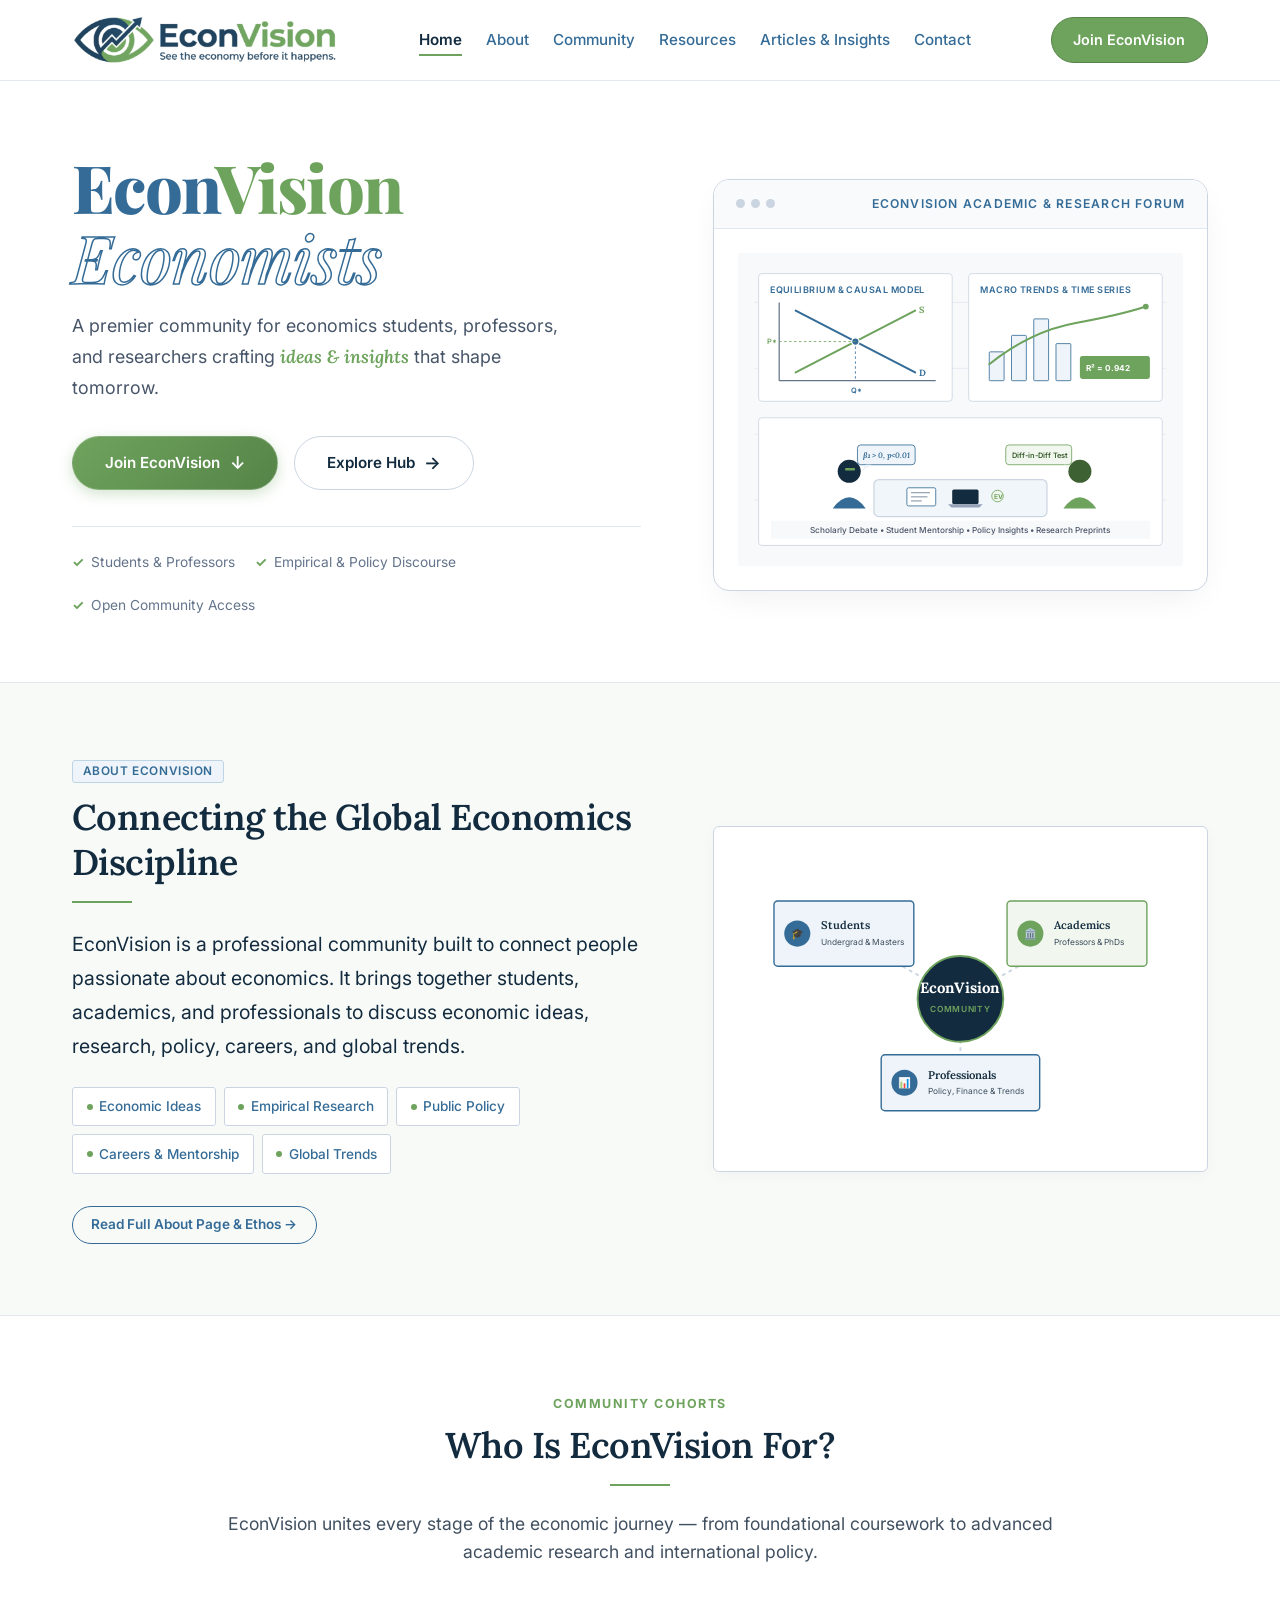
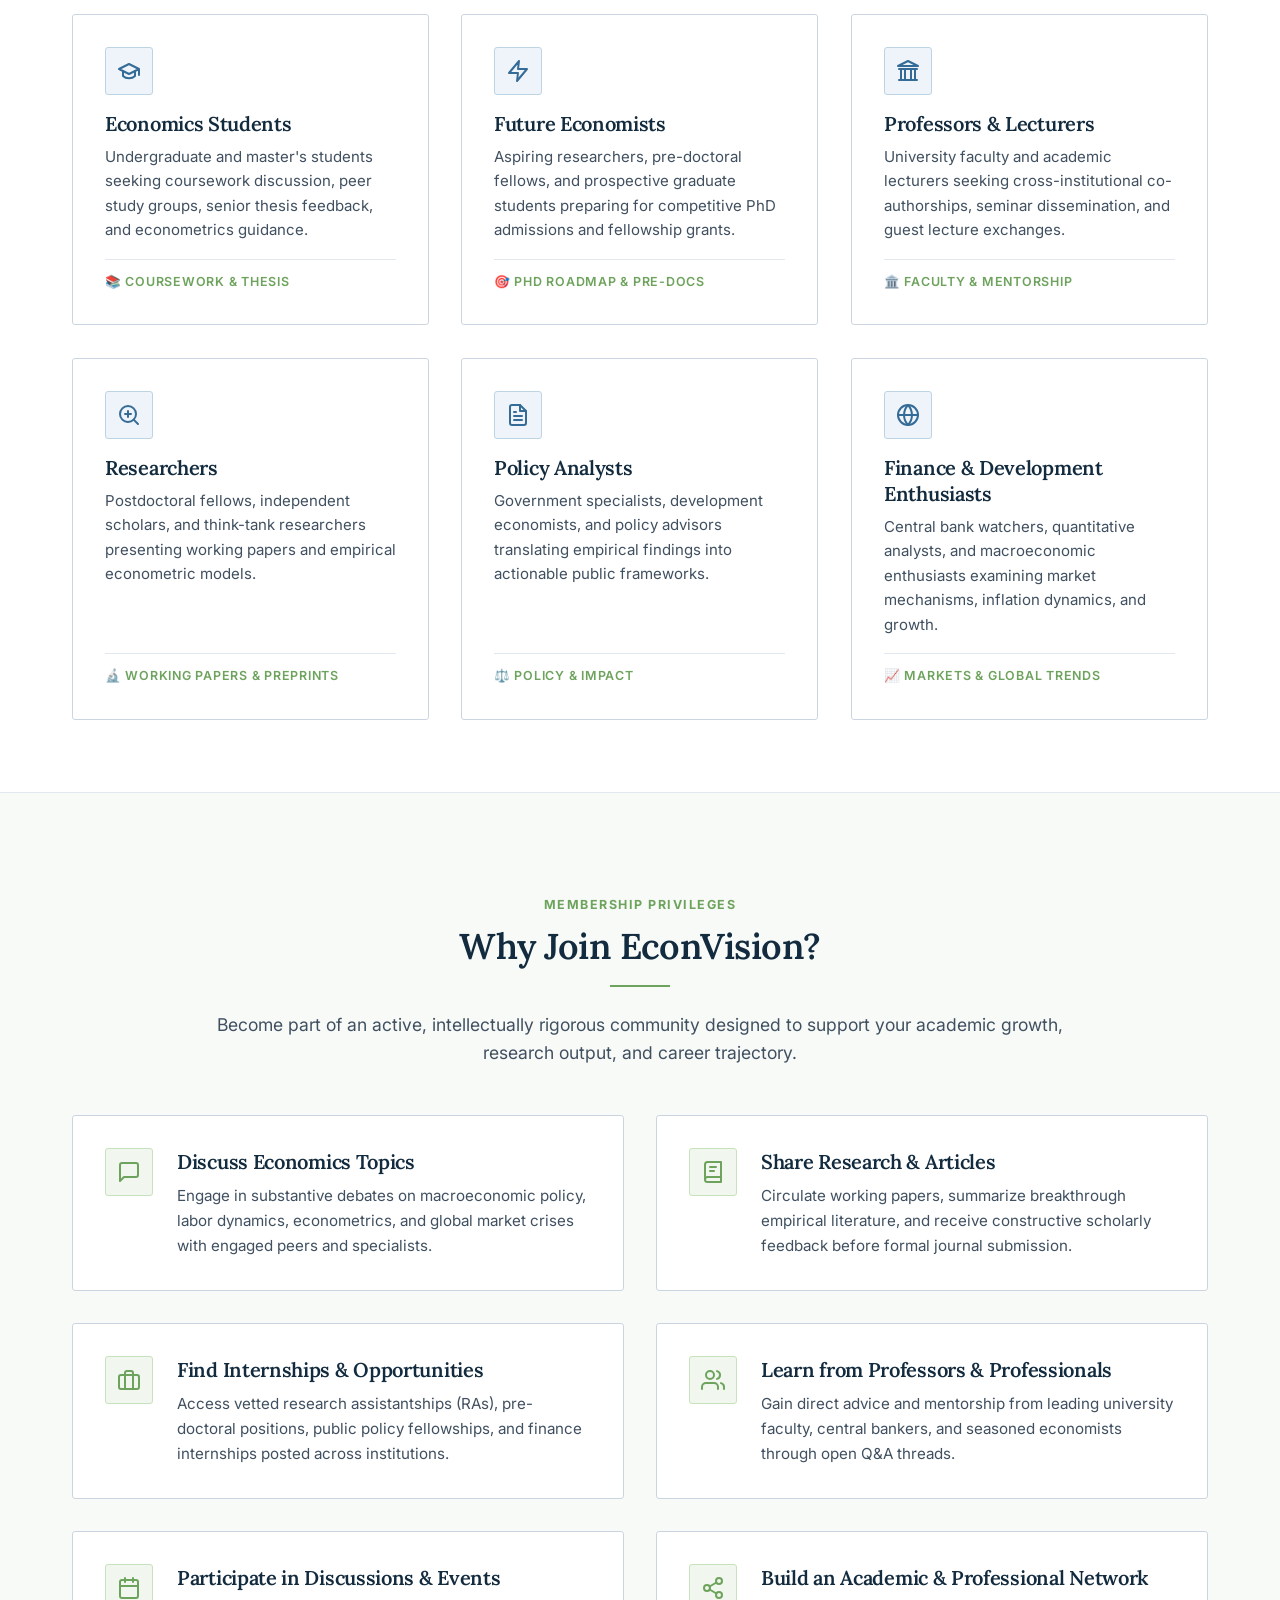
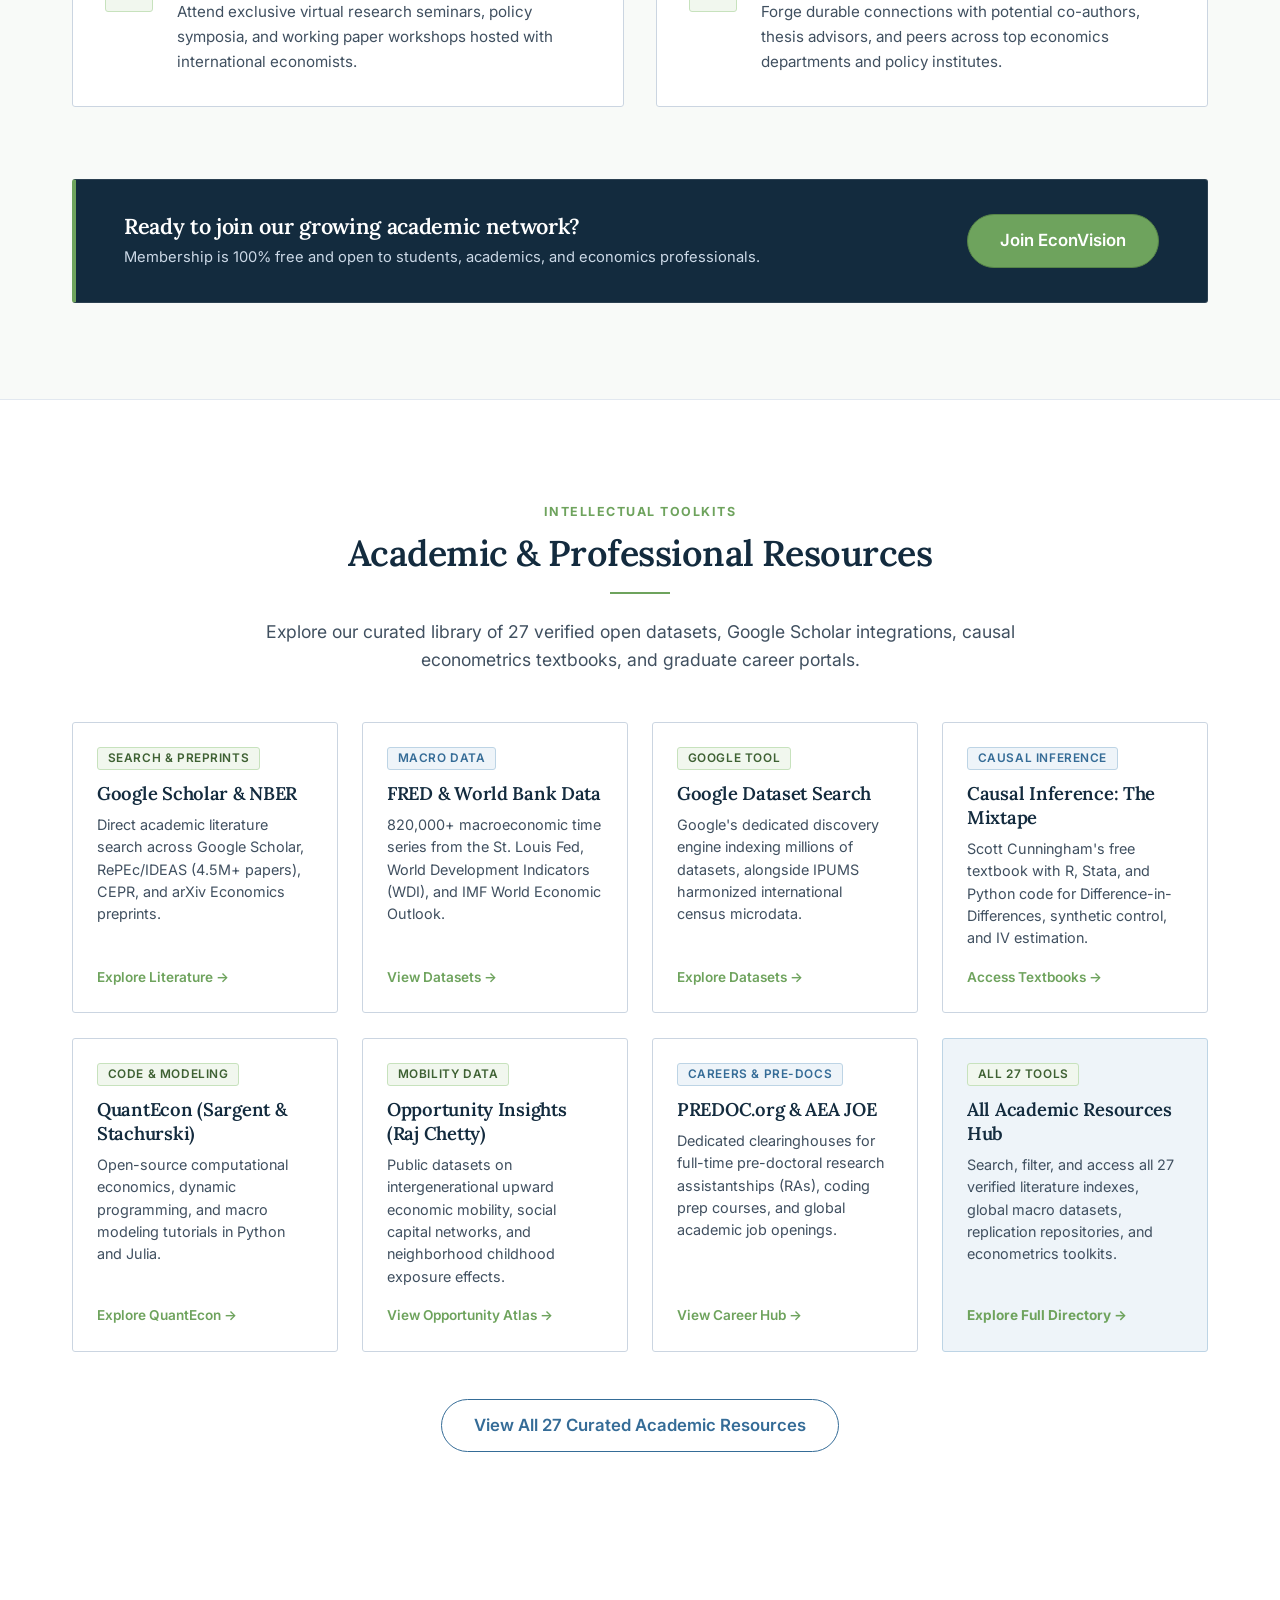
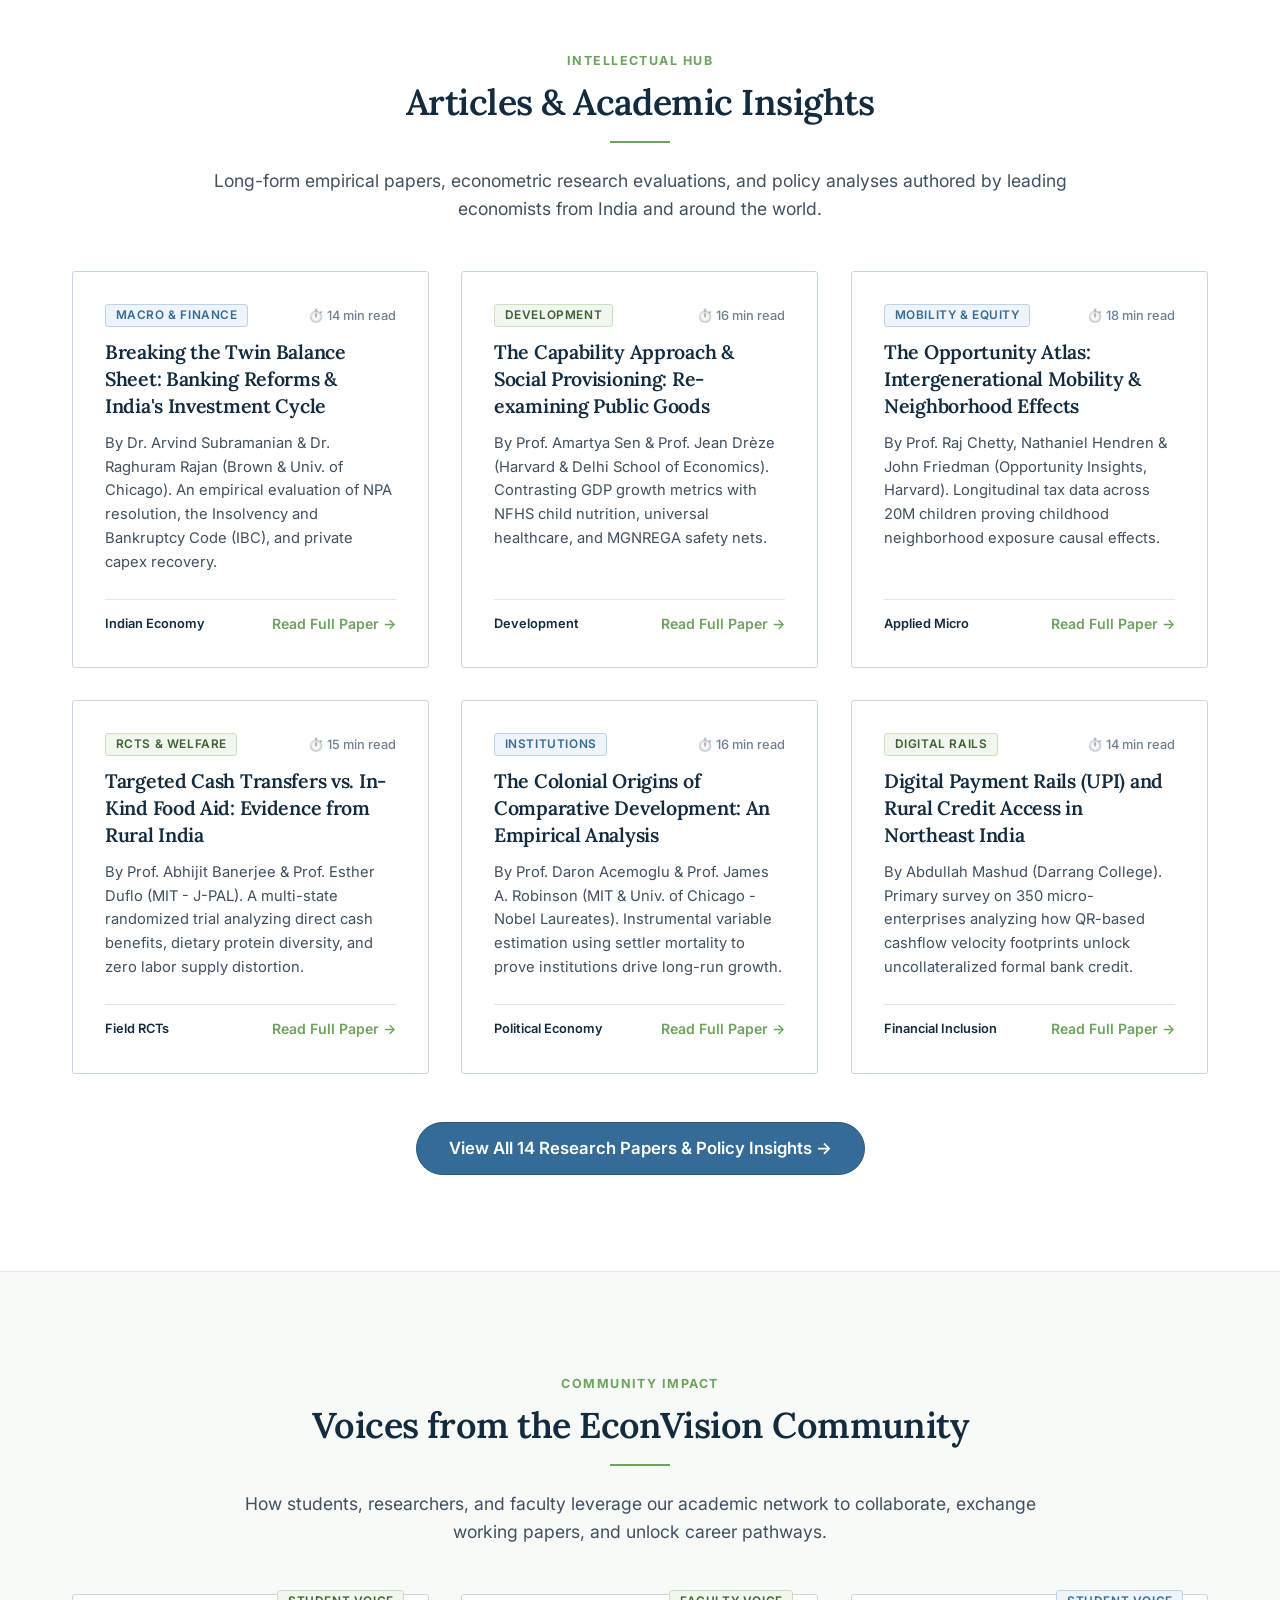
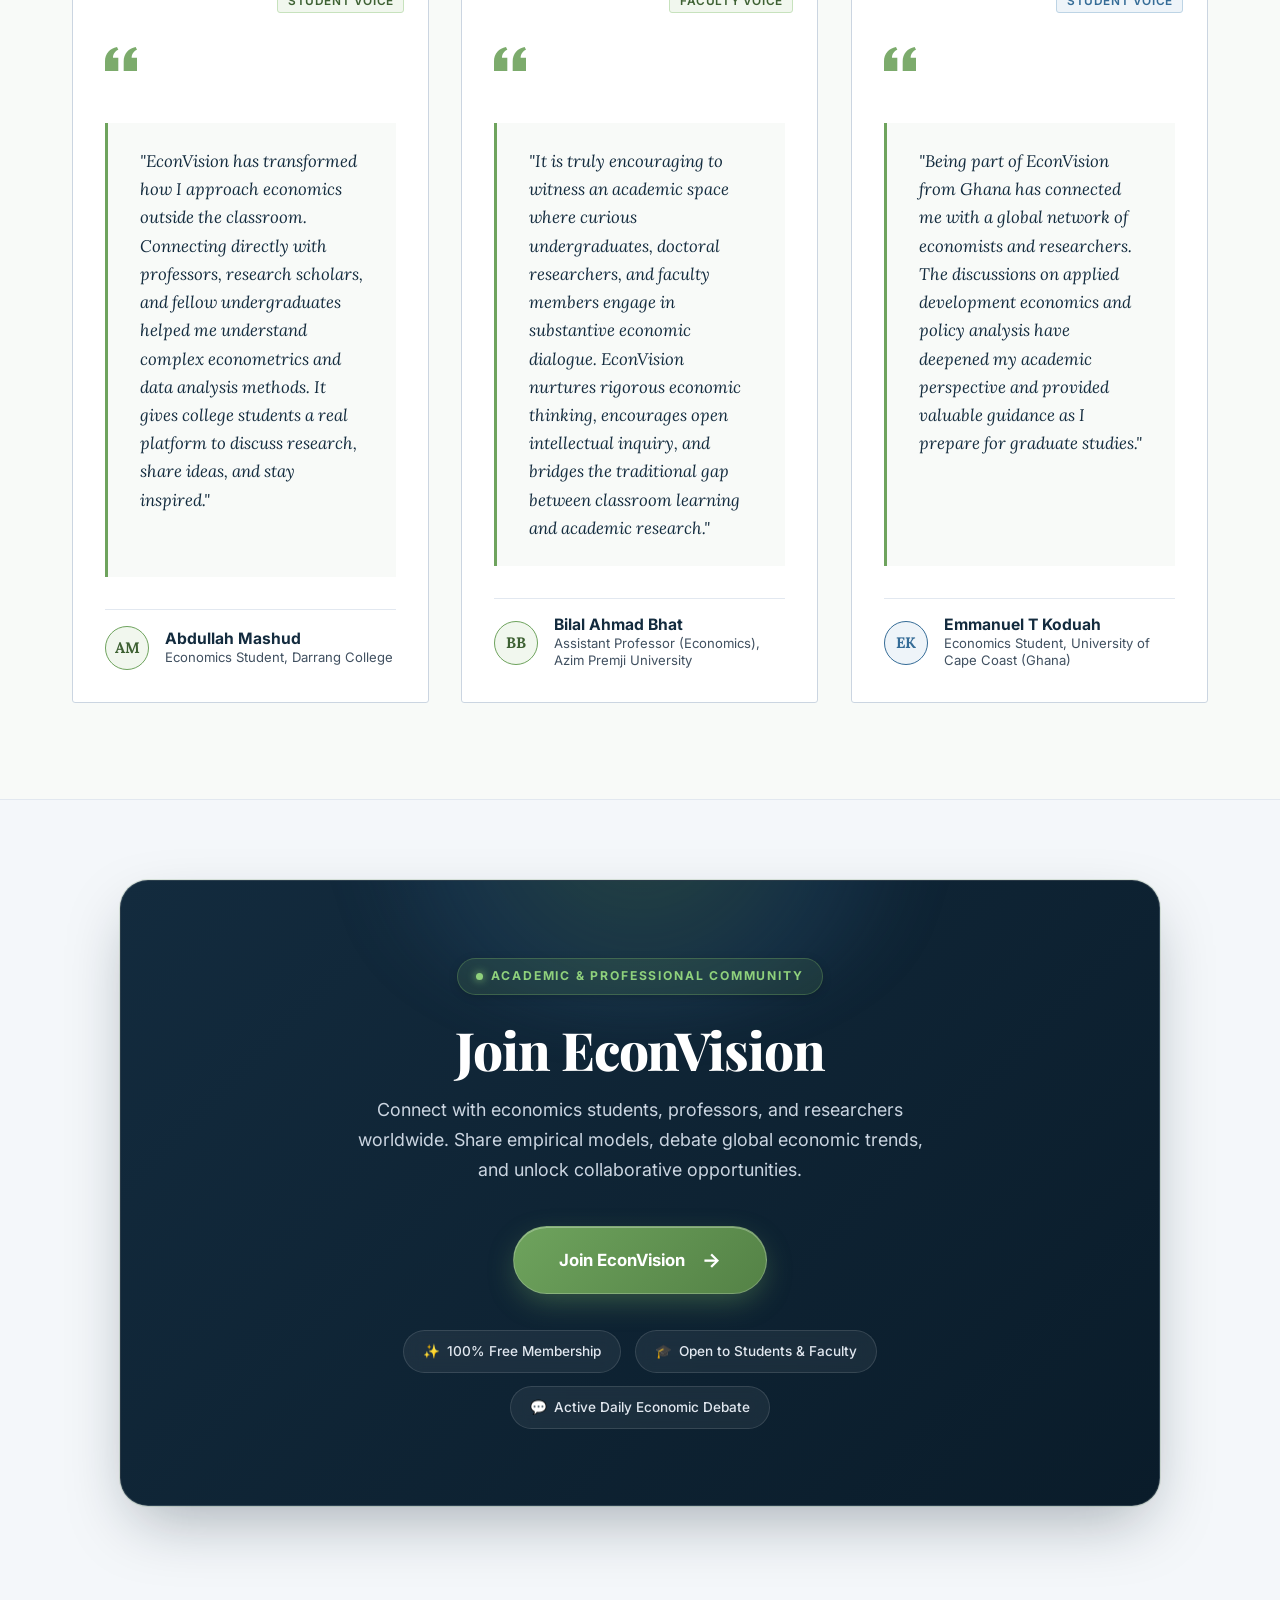
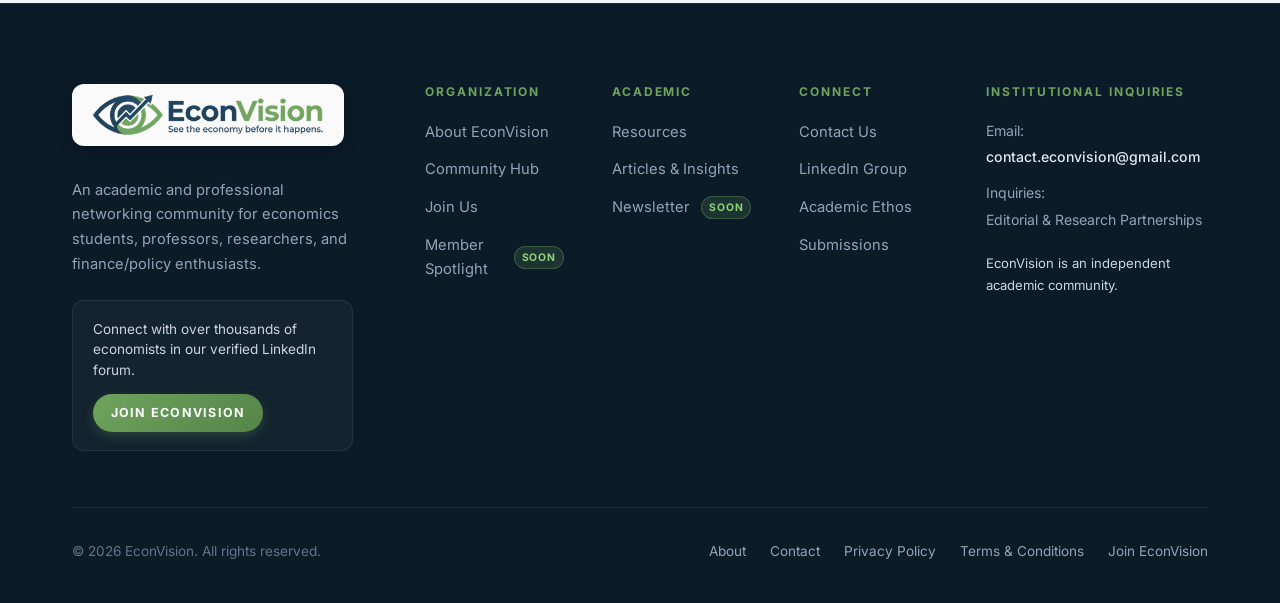
==== index.html @ f2886e1d "Configure email links to directly open Gmail compose across PC, Mac, tablets, and mobile devices" ====
<!DOCTYPE html>
<html lang="en">
<head>
  <meta charset="UTF-8">
  <meta name="viewport" content="width=device-width, initial-scale=1.0">
    <title>EconVision | Economics & Policy Scholars Network</title>
  <meta name="description" content="EconVision is a premier professional network connecting economics scholars, policy analysts, researchers, and students for rigorous academic collaboration.">
  <meta name="keywords" content="economics scholars, policy analysts, researchers, professional network, economics community, econometrics, macroeconomics">
  <meta name="author" content="EconVision Community">
  <meta name="robots" content="index, follow">
  <link rel="canonical" href="https://econvision.vercel.app/">

  <!-- Open Graph / Facebook -->
  <meta property="og:type" content="website">
  <meta property="og:site_name" content="EconVision">
  <meta property="og:url" content="https://econvision.vercel.app/">
  <meta property="og:title" content="EconVision | Economics & Policy Scholars Network">
  <meta property="og:description" content="EconVision is a premier professional network connecting economics scholars, policy analysts, researchers, and students for rigorous academic collaboration.">
  <meta property="og:image" content="https://econvision.vercel.app/assets/og-image.jpg">
  <meta property="og:image:width" content="1200">
  <meta property="og:image:height" content="630">
  <meta property="og:image:alt" content="EconVision - Economics & Policy Network">

  <!-- Twitter -->
  <meta name="twitter:card" content="summary_large_image">
  <meta name="twitter:url" content="https://econvision.vercel.app/">
  <meta name="twitter:title" content="EconVision | Economics & Policy Scholars Network">
  <meta name="twitter:description" content="EconVision is a premier professional network connecting economics scholars, policy analysts, researchers, and students for rigorous academic collaboration.">
  <meta name="twitter:image" content="https://econvision.vercel.app/assets/og-image.jpg">
  <meta name="twitter:image:alt" content="EconVision - Economics & Policy Network">

  <!-- Structured Data: Organization & WebSite Schema -->
  <script type="application/ld+json">
  {
    "@context": "https://schema.org",
    "@graph": [
      {
        "@type": "Organization",
        "@id": "https://econvision.vercel.app/#organization",
        "name": "EconVision",
        "url": "https://econvision.vercel.app/",
        "logo": {
          "@type": "ImageObject",
          "url": "https://econvision.vercel.app/logo.png",
          "caption": "EconVision Logo"
        },
        "description": "An academic and professional networking community for economics students, professors, researchers, and finance/policy enthusiasts.",
        "sameAs": [
          "https://www.linkedin.com/groups/32720170/",
          "https://chat.whatsapp.com/DaQmRsLxQ8a4c5whbJrasH"
        ],
        "contactPoint": {
          "@type": "ContactPoint",
          "email": "contact.econvision@gmail.com",
          "contactType": "academic coordination"
        }
      },
      {
        "@type": "WebSite",
        "@id": "https://econvision.vercel.app/#website",
        "url": "https://econvision.vercel.app/",
        "name": "EconVision",
        "publisher": {
          "@id": "https://econvision.vercel.app/#organization"
        },
        "inLanguage": "en-US",
        "description": "Academic and professional networking community for economics scholars, researchers, and policy analysts."
      }
    ]
  }
  </script>

  <link rel="stylesheet" href="css/main.css">
</head>
<body>
  <div class="site-wrapper">
    <!-- Global Sticky Header -->
    <header class="site-header" id="mainHeader">
      <div class="header-container">
        <a href="index.html" class="brand-link" aria-label="EconVision - See the economy before it happens.">
          <img src="logo.png" alt="EconVision Logo - See the economy before it happens" class="brand-logo-img">
        </a>

        <!-- Desktop Navigation -->
        <nav class="main-nav" aria-label="Main Navigation">
          <ul class="nav-list">
            <li class="nav-item"><a href="index.html" class="nav-link active">Home</a></li>
            <li class="nav-item"><a href="about.html" class="nav-link">About</a></li>
            <li class="nav-item"><a href="community.html" class="nav-link">Community</a></li>
            <li class="nav-item"><a href="resources.html" class="nav-link">Resources</a></li>
            <li class="nav-item"><a href="articles.html" class="nav-link">Articles & Insights</a></li>
            <li class="nav-item"><a href="contact.html" class="nav-link">Contact</a></li>
          </ul>
        </nav>

        <!-- Header Actions -->
        <div class="header-actions">
          <a href="join.html" class="header-cta-btn">
            <span>Join EconVision</span>
          </a>

          <!-- Mobile Hamburger Toggle -->
          <button type="button" class="mobile-menu-toggle" aria-label="Toggle aria-expanded="false">
            <svg viewBox="0 0 24 24" fill="none" stroke="currentColor" stroke-width="2" stroke-linecap="round" stroke-linejoin="round" aria-hidden="true">
              <line x1="3" y1="12" x2="21" y2="12"></line>
              <line x1="3" y1="6" x2="21" y2="6"></line>
              <line x1="3" y1="18" x2="21" y2="18"></line>
            </svg>
          </button>
        </div>
      </div>

      <!-- Mobile Navigation Drawer -->
      <div class="mobile-drawer" id="mobileDrawer">
        <ul class="mobile-nav-list">
          <li><a href="index.html" class="mobile-nav-link active">Home</a></li>
          <li><a href="about.html" class="mobile-nav-link">About EconVision</a></li>
          <li><a href="community.html" class="mobile-nav-link">Community</a></li>
          <li><a href="resources.html" class="mobile-nav-link">Resources</a></li>
          <li><a href="articles.html" class="mobile-nav-link">Articles & Insights</a></li>
          <li><a href="contact.html" class="mobile-nav-link">Contact</a></li>
          <li><a href="spotlight.html" class="mobile-nav-link">Member Spotlight <span class="future-badge">Soon</span></a></li>
          <li><a href="newsletter.html" class="mobile-nav-link">Newsletter <span class="future-badge">Soon</span></a></li>
        </ul>
        <a href="join.html" class="btn btn-green mobile-drawer-cta">
          Join EconVision
        </a>
      </div>
    </header>

    <!-- Main Content Area -->
    <main class="site-main">
      <!-- Scholarly Hero Section -->
      <section class="section hero-section">
        <div class="container">
          <div class="hero-grid">
            <!-- Left: Hero Text Content (Editorial Layout) -->
            <div class="hero-content reveal-on-scroll">
              <h1 class="hero-editorial-headline">
                <span class="hero-title-solid"><span class="title-econ">Econ</span><span class="title-vision">Vision</span></span>
                <span class="hero-title-outline">Economists</span>
              </h1>
              
              <p class="hero-editorial-desc">
                A premier community for economics students, professors, and researchers crafting <em class="editorial-accent-word">ideas &amp; insights</em> that shape tomorrow.
              </p>
              
              <div class="hero-editorial-actions">
                <a href="join.html" class="btn-pill-solid">
                  <span>Join EconVision</span>
                  <span class="btn-pill-arrow">↓</span>
                </a>
                <a href="#about" class="btn-pill-outline">
                  <span>Explore Hub</span>
                  <span class="btn-pill-arrow">→</span>
                </a>
              </div>

              <!-- Trust & Scope Indicators -->
              <div class="hero-trust-bar">
                <div class="hero-trust-item">
                  <span class="hero-trust-icon">✓</span>
                  <span>Students &amp; Professors</span>
                </div>
                <div class="hero-trust-item">
                  <span class="hero-trust-icon">✓</span>
                  <span>Empirical &amp; Policy Discourse</span>
                </div>
                <div class="hero-trust-item">
                  <span class="hero-trust-icon">✓</span>
                  <span>Open Community Access</span>
                </div>
              </div>
            </div>

            <!-- Right: Clean Academic Illustration / Data & Discussion Visual -->
            <div class="hero-visual reveal-on-scroll">
              <div class="hero-visual-card">
                <div class="hero-visual-header">
                  <div class="hero-visual-dots">
                    <span class="hero-visual-dot"></span>
                    <span class="hero-visual-dot"></span>
                    <span class="hero-visual-dot"></span>
                  </div>
                  <span class="hero-visual-title">EconVision Academic & Research Forum</span>
                </div>
                
                <div class="hero-visual-body">
                  <svg class="hero-svg-illustration" viewBox="0 0 540 380" fill="none" xmlns="http://www.w3.org/2000/svg" role="img" aria-label="Illustration of economics students and professors discussing economic charts and empirical models">
                    <!-- Background Canvas Grid -->
                    <rect width="540" height="380" fill="#F8F9FA" rx="4"/>
                    <line x1="20" y1="60" x2="520" y2="60" stroke="#E2E8F0" stroke-width="1"/>
                    <line x1="20" y1="140" x2="520" y2="140" stroke="#E2E8F0" stroke-width="1"/>
                    <line x1="20" y1="220" x2="520" y2="220" stroke="#E2E8F0" stroke-width="1"/>
                    <line x1="20" y1="300" x2="520" y2="300" stroke="#E2E8F0" stroke-width="1"/>

                    <!-- Top Left: Economic Equilibrium Curve Box -->
                    <g transform="translate(25, 25)">
                      <rect width="235" height="155" rx="4" fill="#FFFFFF" stroke="#CBD5E1" stroke-width="1"/>
                      <text x="14" y="24" font-family="Inter, sans-serif" font-size="11" font-weight="600" fill="#356C97" letter-spacing="0.05em">EQUILIBRIUM &amp; CAUSAL MODEL</text>
                      
                      <!-- Chart Axes -->
                      <line x1="25" y1="35" x2="25" y2="130" stroke="#64748B" stroke-width="1.5"/>
                      <line x1="25" y1="130" x2="215" y2="130" stroke="#64748B" stroke-width="1.5"/>
                      
                      <!-- Demand Curve (Exact Theme Blue #356C97) -->
                      <line x1="45" y1="45" x2="190" y2="120" stroke="#356C97" stroke-width="2.5" stroke-linecap="round"/>
                      <text x="195" y="124" font-family="Lora, serif" font-size="11" font-weight="700" fill="#356C97">D</text>

                      <!-- Supply Curve (Exact Theme Green #6EA35D) -->
                      <line x1="45" y1="120" x2="190" y2="45" stroke="#6EA35D" stroke-width="2.5" stroke-linecap="round"/>
                      <text x="195" y="48" font-family="Lora, serif" font-size="11" font-weight="700" fill="#6EA35D">S</text>

                      <!-- Equilibrium Intersection Dot -->
                      <circle cx="117.5" cy="82.5" r="4.5" fill="#356C97" stroke="#FFFFFF" stroke-width="1.5"/>
                      <line x1="117.5" y1="82.5" x2="117.5" y2="130" stroke="#356C97" stroke-width="1" stroke-dasharray="3 3"/>
                      <line x1="25" y1="82.5" x2="117.5" y2="82.5" stroke="#6EA35D" stroke-width="1" stroke-dasharray="3 3"/>
                      
                      <text x="112" y="145" font-family="Inter, sans-serif" font-size="9" font-weight="600" fill="#356C97">Q*</text>
                      <text x="10" y="86" font-family="Inter, sans-serif" font-size="9" font-weight="600" fill="#6EA35D">P*</text>
                    </g>

                    <!-- Top Right: Time-Series & Econometric Regression Box -->
                    <g transform="translate(280, 25)">
                      <rect width="235" height="155" rx="4" fill="#FFFFFF" stroke="#CBD5E1" stroke-width="1"/>
                      <text x="14" y="24" font-family="Inter, sans-serif" font-size="11" font-weight="600" fill="#356C97" letter-spacing="0.05em">MACRO TRENDS &amp; TIME SERIES</text>
                      
                      <!-- Bar Chart Elements -->
                      <rect x="25" y="95" width="18" height="35" fill="#EEF4F9" stroke="#356C97" stroke-width="1" rx="1"/>
                      <rect x="52" y="75" width="18" height="55" fill="#EEF4F9" stroke="#356C97" stroke-width="1" rx="1"/>
                      <rect x="79" y="55" width="18" height="75" fill="#EEF4F9" stroke="#356C97" stroke-width="1" rx="1"/>
                      <rect x="106" y="85" width="18" height="45" fill="#EEF4F9" stroke="#356C97" stroke-width="1" rx="1"/>
                      
                      <!-- Regression Trendline Overlay (Green #6EA35D) -->
                      <path d="M 25 110 Q 75 70, 130 60 T 215 40" fill="none" stroke="#6EA35D" stroke-width="2.5" stroke-linecap="round"/>
                      <circle cx="215" cy="40" r="3.5" fill="#6EA35D"/>
                      
                      <!-- Statistic Tag -->
                      <rect x="135" y="100" width="85" height="28" rx="3" fill="#6EA35D"/>
                      <text x="143" y="118" font-family="Inter, sans-serif" font-size="10" font-weight="700" fill="#FFFFFF">R² = 0.942</text>
                    </g>

                    <!-- Bottom Wide: Discussion & Collaboration Scene -->
                    <g transform="translate(25, 200)">
                      <rect width="490" height="155" rx="4" fill="#FFFFFF" stroke="#CBD5E1" stroke-width="1"/>
                      
                      <!-- Academic Conference Table -->
                      <rect x="140" y="75" width="210" height="45" rx="6" fill="#F0F6FA" stroke="#CBD5E1" stroke-width="1.5"/>
                      
                      <!-- Papers & Laptop on Table -->
                      <rect x="180" y="85" width="35" height="22" rx="2" fill="#FFFFFF" stroke="#356C97" stroke-width="1"/>
                      <line x1="185" y1="91" x2="208" y2="91" stroke="#64748B" stroke-width="1"/>
                      <line x1="185" y1="96" x2="205" y2="96" stroke="#64748B" stroke-width="1"/>
                      <line x1="185" y1="101" x2="198" y2="101" stroke="#64748B" stroke-width="1"/>

                      <rect x="235" y="87" width="32" height="18" rx="2" fill="#132B3E"/>
                      <polygon points="230,105 272,105 268,109 234,109" fill="#94A3B8"/>
                      
                      <circle cx="290" cy="95" r="7" fill="#F1F7EE" stroke="#6EA35D" stroke-width="1"/>
                      <text x="286" y="99" font-family="Inter, sans-serif" font-size="8" font-weight="700" fill="#6EA35D">EV</text>

                      <!-- Professor / Scholar Figure (Left - Blue #356C97) -->
                      <g transform="translate(85, 45)">
                        <!-- Head -->
                        <circle cx="25" cy="20" r="14" fill="#132B3E"/>
                        <!-- Glasses / Feature -->
                        <rect x="20" y="16" width="12" height="3" fill="#6EA35D" rx="1"/>
                        <!-- Body / Suit -->
                        <path d="M 5 65 Q 25 38, 45 65 Z" fill="#356C97"/>
                        <!-- Speech Bubble -->
                        <rect x="35" y="-12" width="70" height="24" rx="4" fill="#EEF4F9" stroke="#356C97" stroke-width="1"/>
                        <text x="42" y="4" font-family="Lora, serif" font-size="9.5" font-style="italic" font-weight="600" fill="#356C97">β₁ &gt; 0, p&lt;0.01</text>
                        <polygon points="45,12 40,20 52,12" fill="#EEF4F9"/>
                      </g>

                      <!-- Student / Researcher Figure (Center-Right - Green #6EA35D) -->
                      <g transform="translate(365, 45)">
                        <!-- Head -->
                        <circle cx="25" cy="20" r="14" fill="#3E6133"/>
                        <!-- Body -->
                        <path d="M 5 65 Q 25 38, 45 65 Z" fill="#6EA35D"/>
                        <!-- Speech Bubble -->
                        <rect x="-65" y="-12" width="80" height="24" rx="4" fill="#F1F7EE" stroke="#6EA35D" stroke-width="1"/>
                        <text x="-58" y="4" font-family="Inter, sans-serif" font-size="9" font-weight="600" fill="#3E6133">Diff-in-Diff Test</text>
                        <polygon points="5,12 12,19 8,12" fill="#F1F7EE"/>
                      </g>

                      <!-- Bottom Caption Banner -->
                      <rect x="15" y="125" width="460" height="22" rx="2" fill="#F8F9FA"/>
                      <text x="245" y="140" font-family="Inter, sans-serif" font-size="10" font-weight="500" fill="#4A5568" text-anchor="middle">
                        Scholarly Debate • Student Mentorship • Policy Insights • Research Preprints
                      </text>
                    </g>
                  </svg>
                </div>
              </div>
            </div>
          </div>
        </div>
      </section>

      <!-- About EconVision Summary Section -->
      <section class="section about-summary-section" id="about">
        <div class="container">
          <div class="about-summary-grid">
            <!-- Left: Confident Concise Summary Text -->
            <div class="about-summary-content reveal-on-scroll">
              <div class="badge badge-navy" style="margin-bottom: var(--space-sm);">About EconVision</div>
              <h2 style="margin-bottom: var(--space-xs);">Connecting the Global Economics Discipline</h2>
              <div class="hairline-green"></div>
              
              <p class="about-summary-text">
                EconVision is a professional community built to connect people passionate about economics. It brings together students, academics, and professionals to discuss economic ideas, research, policy, careers, and global trends.
              </p>

              <!-- Supporting Feature Pills -->
              <div class="about-summary-pills">
                <span class="about-pill"><span class="about-pill-dot"></span> Economic Ideas</span>
                <span class="about-pill"><span class="about-pill-dot"></span> Empirical Research</span>
                <span class="about-pill"><span class="about-pill-dot"></span> Public Policy</span>
                <span class="about-pill"><span class="about-pill-dot"></span> Careers & Mentorship</span>
                <span class="about-pill"><span class="about-pill-dot"></span> Global Trends</span>
              </div>

              <div>
                <a href="about.html" class="btn btn-outline-navy btn-sm">
                  <span>Read Full About Page & Ethos →</span>
                </a>
              </div>
            </div>

            <!-- Right: Supporting Academic Ecosystem Graphic -->
            <div class="reveal-on-scroll">
              <div class="about-graphic-card">
                <svg viewBox="0 0 460 300" fill="none" xmlns="http://www.w3.org/2000/svg" style="width: 100%; height: auto; display: block;" role="img" aria-label="EconVision ecosystem connecting students, academics, and professionals">
                  <!-- Central Hub Connection Lines -->
                  <line x1="105" y1="80" x2="230" y2="150" stroke="#CBD5E1" stroke-width="2" stroke-dasharray="4 4"/>
                  <line x1="355" y1="80" x2="230" y2="150" stroke="#CBD5E1" stroke-width="2" stroke-dasharray="4 4"/>
                  <line x1="230" y1="230" x2="230" y2="150" stroke="#CBD5E1" stroke-width="2" stroke-dasharray="4 4"/>

                  <!-- Central EconVision Emblem Node -->
                  <g transform="translate(230, 150)">
                    <circle r="46" fill="#132B3E" stroke="#6EA35D" stroke-width="2"/>
                    <text text-anchor="middle" y="-6" font-family="Lora, serif" font-size="16" font-weight="700" fill="#FFFFFF">EconVision</text>
                    <text text-anchor="middle" y="14" font-family="Inter, sans-serif" font-size="9" font-weight="600" fill="#6EA35D" letter-spacing="0.08em">COMMUNITY</text>
                  </g>

                  <!-- Node 1: Students (Top Left) -->
                  <g transform="translate(105, 80)">
                    <rect x="-75" y="-35" width="150" height="70" rx="4" fill="#EEF4F9" stroke="#356C97" stroke-width="1.5"/>
                    <circle cx="-50" cy="0" r="14" fill="#356C97"/>
                    <text x="-50" y="4" text-anchor="middle" font-family="Inter, sans-serif" font-size="11" font-weight="700" fill="#FFFFFF">🎓</text>
                    <text x="-25" y="-5" font-family="Lora, serif" font-size="12" font-weight="600" fill="#132B3E">Students</text>
                    <text x="-25" y="12" font-family="Inter, sans-serif" font-size="9" fill="#405060">Undergrad &amp; Masters</text>
                  </g>

                  <!-- Node 2: Academics & Faculty (Top Right) -->
                  <g transform="translate(355, 80)">
                    <rect x="-75" y="-35" width="150" height="70" rx="4" fill="#F1F7EE" stroke="#6EA35D" stroke-width="1.5"/>
                    <circle cx="-50" cy="0" r="14" fill="#6EA35D"/>
                    <text x="-50" y="4" text-anchor="middle" font-family="Inter, sans-serif" font-size="11" font-weight="700" fill="#FFFFFF">🏛️</text>
                    <text x="-25" y="-5" font-family="Lora, serif" font-size="12" font-weight="600" fill="#132B3E">Academics</text>
                    <text x="-25" y="12" font-family="Inter, sans-serif" font-size="9" fill="#405060">Professors &amp; PhDs</text>
                  </g>

                  <!-- Node 3: Professionals & Policy (Bottom Center) -->
                  <g transform="translate(230, 240)">
                    <rect x="-85" y="-30" width="170" height="60" rx="4" fill="#EEF4F9" stroke="#356C97" stroke-width="1.5"/>
                    <circle cx="-60" cy="0" r="14" fill="#356C97"/>
                    <text x="-60" y="4" text-anchor="middle" font-family="Inter, sans-serif" font-size="11" font-weight="700" fill="#FFFFFF">📊</text>
                    <text x="-35" y="-4" font-family="Lora, serif" font-size="12" font-weight="600" fill="#132B3E">Professionals</text>
                    <text x="-35" y="12" font-family="Inter, sans-serif" font-size="9" fill="#405060">Policy, Finance &amp; Trends</text>
                  </g>
                </svg>
              </div>
            </div>
          </div>
        </div>
      </section>

      <!-- Who Is It For? Section -->
      <section class="section" id="who-is-it-for">
        <div class="container">
          <div class="section-header text-center reveal-on-scroll">
            <span class="section-eyebrow">Community Cohorts</span>
            <h2 class="section-title">Who Is EconVision For?</h2>
            <div class="hairline-green center"></div>
            <p class="section-subtitle">
              EconVision unites every stage of the economic journey — from foundational coursework to advanced academic research and international policy.
            </p>
          </div>

          <div class="audience-grid">
            <!-- 1. Economics Students -->
            <div class="audience-card reveal-on-scroll">
              <div class="audience-icon-box">
                <svg width="24" height="24" viewBox="0 0 24 24" fill="none" stroke="currentColor" stroke-width="2" stroke-linecap="round" stroke-linejoin="round" aria-hidden="true">
                  <path d="M22 10v6M2 10l10-5 10 5-10 5z"/>
                  <path d="M6 12v5c3 3 9 3 12 0v-5"/>
                </svg>
              </div>
              <h3 class="audience-card-title">Economics Students</h3>
              <p class="audience-card-text">
                Undergraduate and master's students seeking coursework discussion, peer study groups, senior thesis feedback, and econometrics guidance.
              </p>
              <div class="audience-card-tag">
                <span>📚 Coursework &amp; Thesis</span>
              </div>
            </div>

            <!-- 2. Future Economists -->
            <div class="audience-card reveal-on-scroll">
              <div class="audience-icon-box">
                <svg width="24" height="24" viewBox="0 0 24 24" fill="none" stroke="currentColor" stroke-width="2" stroke-linecap="round" stroke-linejoin="round" aria-hidden="true">
                  <polygon points="13 2 3 14 12 14 11 22 21 10 12 10 13 2"/>
                </svg>
              </div>
              <h3 class="audience-card-title">Future Economists</h3>
              <p class="audience-card-text">
                Aspiring researchers, pre-doctoral fellows, and prospective graduate students preparing for competitive PhD admissions and fellowship grants.
              </p>
              <div class="audience-card-tag">
                <span>🎯 PhD Roadmap &amp; Pre-Docs</span>
              </div>
            </div>

            <!-- 3. Professors and Lecturers -->
            <div class="audience-card reveal-on-scroll">
              <div class="audience-icon-box">
                <svg width="24" height="24" viewBox="0 0 24 24" fill="none" stroke="currentColor" stroke-width="2" stroke-linecap="round" stroke-linejoin="round" aria-hidden="true">
                  <path d="M3 21h18M3 10h18M5 10v11M19 10v11M9 10v11M15 10v11M12 2l10 5H2z"/>
                </svg>
              </div>
              <h3 class="audience-card-title">Professors &amp; Lecturers</h3>
              <p class="audience-card-text">
                University faculty and academic lecturers seeking cross-institutional co-authorships, seminar dissemination, and guest lecture exchanges.
              </p>
              <div class="audience-card-tag">
                <span>🏛️ Faculty &amp; Mentorship</span>
              </div>
            </div>

            <!-- 4. Researchers -->
            <div class="audience-card reveal-on-scroll">
              <div class="audience-icon-box">
                <svg width="24" height="24" viewBox="0 0 24 24" fill="none" stroke="currentColor" stroke-width="2" stroke-linecap="round" stroke-linejoin="round" aria-hidden="true">
                  <circle cx="11" cy="11" r="8"/>
                  <line x1="21" y1="21" x2="16.65" y2="16.65"/>
                  <line x1="11" y1="8" x2="11" y2="14"/>
                  <line x1="8" y1="11" x2="14" y2="11"/>
                </svg>
              </div>
              <h3 class="audience-card-title">Researchers</h3>
              <p class="audience-card-text">
                Postdoctoral fellows, independent scholars, and think-tank researchers presenting working papers and empirical econometric models.
              </p>
              <div class="audience-card-tag">
                <span>🔬 Working Papers &amp; Preprints</span>
              </div>
            </div>

            <!-- 5. Policy Analysts -->
            <div class="audience-card reveal-on-scroll">
              <div class="audience-icon-box">
                <svg width="24" height="24" viewBox="0 0 24 24" fill="none" stroke="currentColor" stroke-width="2" stroke-linecap="round" stroke-linejoin="round" aria-hidden="true">
                  <path d="M14 2H6a2 2 0 0 0-2 2v16a2 2 0 0 0 2 2h12a2 2 0 0 0 2-2V8z"/>
                  <polyline points="14 2 14 8 20 8"/>
                  <line x1="16" y1="13" x2="8" y2="13"/>
                  <line x1="16" y1="17" x2="8" y2="17"/>
                  <polyline points="10 9 9 9 8 9"/>
                </svg>
              </div>
              <h3 class="audience-card-title">Policy Analysts</h3>
              <p class="audience-card-text">
                Government specialists, development economists, and policy advisors translating empirical findings into actionable public frameworks.
              </p>
              <div class="audience-card-tag">
                <span>⚖️ Policy &amp; Impact</span>
              </div>
            </div>

            <!-- 6. Finance and Development Enthusiasts -->
            <div class="audience-card reveal-on-scroll">
              <div class="audience-icon-box">
                <svg width="24" height="24" viewBox="0 0 24 24" fill="none" stroke="currentColor" stroke-width="2" stroke-linecap="round" stroke-linejoin="round" aria-hidden="true">
                  <circle cx="12" cy="12" r="10"/>
                  <line x1="2" y1="12" x2="22" y2="12"/>
                  <path d="M12 2a15.3 15.3 0 0 1 4 10 15.3 15.3 0 0 1-4 10 15.3 15.3 0 0 1-4-10 15.3 15.3 0 0 1 4-10z"/>
                </svg>
              </div>
              <h3 class="audience-card-title">Finance &amp; Development Enthusiasts</h3>
              <p class="audience-card-text">
                Central bank watchers, quantitative analysts, and macroeconomic enthusiasts examining market mechanisms, inflation dynamics, and growth.
              </p>
              <div class="audience-card-tag">
                <span>📈 Markets &amp; Global Trends</span>
              </div>
            </div>
          </div>
        </div>
      </section>

      <!-- Why Join EconVision? Benefits Section -->
      <section class="section benefits-section" id="why-join">
        <div class="container">
          <div class="section-header text-center reveal-on-scroll">
            <span class="section-eyebrow">Membership Privileges</span>
            <h2 class="section-title">Why Join EconVision?</h2>
            <div class="hairline-green center"></div>
            <p class="section-subtitle">
              Become part of an active, intellectually rigorous community designed to support your academic growth, research output, and career trajectory.
            </p>
          </div>

          <div class="benefits-grid">
            <!-- Benefit 1: Discuss Economics Topics -->
            <div class="benefit-card reveal-on-scroll">
              <div class="benefit-icon-wrapper">
                <svg width="24" height="24" viewBox="0 0 24 24" fill="none" stroke="currentColor" stroke-width="2" stroke-linecap="round" stroke-linejoin="round" aria-hidden="true">
                  <path d="M21 15a2 2 0 0 1-2 2H7l-4 4V5a2 2 0 0 1 2-2h14a2 2 0 0 1 2 2z"/>
                </svg>
              </div>
              <div class="benefit-content">
                <h3 class="benefit-title">Discuss Economics Topics</h3>
                <p class="benefit-description">
                  Engage in substantive debates on macroeconomic policy, labor dynamics, econometrics, and global market crises with engaged peers and specialists.
                </p>
              </div>
            </div>

            <!-- Benefit 2: Share Research and Articles -->
            <div class="benefit-card reveal-on-scroll">
              <div class="benefit-icon-wrapper">
                <svg width="24" height="24" viewBox="0 0 24 24" fill="none" stroke="currentColor" stroke-width="2" stroke-linecap="round" stroke-linejoin="round" aria-hidden="true">
                  <path d="M4 19.5A2.5 2.5 0 0 1 6.5 17H20"/>
                  <path d="M6.5 2H20v20H6.5A2.5 2.5 0 0 1 4 19.5v-15A2.5 2.5 0 0 1 6.5 2z"/>
                  <line x1="9" y1="7" x2="15" y2="7"/>
                  <line x1="9" y1="11" x2="13" y2="11"/>
                </svg>
              </div>
              <div class="benefit-content">
                <h3 class="benefit-title">Share Research &amp; Articles</h3>
                <p class="benefit-description">
                  Circulate working papers, summarize breakthrough empirical literature, and receive constructive scholarly feedback before formal journal submission.
                </p>
              </div>
            </div>

            <!-- Benefit 3: Find Internships and Opportunities -->
            <div class="benefit-card reveal-on-scroll">
              <div class="benefit-icon-wrapper">
                <svg width="24" height="24" viewBox="0 0 24 24" fill="none" stroke="currentColor" stroke-width="2" stroke-linecap="round" stroke-linejoin="round" aria-hidden="true">
                  <rect x="2" y="7" width="20" height="14" rx="2" ry="2"/>
                  <path d="M16 21V5a2 2 0 0 0-2-2h-4a2 2 0 0 0-2 2v16"/>
                </svg>
              </div>
              <div class="benefit-content">
                <h3 class="benefit-title">Find Internships &amp; Opportunities</h3>
                <p class="benefit-description">
                  Access vetted research assistantships (RAs), pre-doctoral positions, public policy fellowships, and finance internships posted across institutions.
                </p>
              </div>
            </div>

            <!-- Benefit 4: Learn from Professors and Professionals -->
            <div class="benefit-card reveal-on-scroll">
              <div class="benefit-icon-wrapper">
                <svg width="24" height="24" viewBox="0 0 24 24" fill="none" stroke="currentColor" stroke-width="2" stroke-linecap="round" stroke-linejoin="round" aria-hidden="true">
                  <path d="M17 21v-2a4 4 0 0 0-4-4H5a4 4 0 0 0-4 4v2"/>
                  <circle cx="9" cy="7" r="4"/>
                  <path d="M23 21v-2a4 4 0 0 0-3-3.87"/>
                  <path d="M16 3.13a4 4 0 0 1 0 7.75"/>
                </svg>
              </div>
              <div class="benefit-content">
                <h3 class="benefit-title">Learn from Professors &amp; Professionals</h3>
                <p class="benefit-description">
                  Gain direct advice and mentorship from leading university faculty, central bankers, and seasoned economists through open Q&amp;A threads.
                </p>
              </div>
            </div>

            <!-- Benefit 5: Participate in Discussions and Events -->
            <div class="benefit-card reveal-on-scroll">
              <div class="benefit-icon-wrapper">
                <svg width="24" height="24" viewBox="0 0 24 24" fill="none" stroke="currentColor" stroke-width="2" stroke-linecap="round" stroke-linejoin="round" aria-hidden="true">
                  <rect x="3" y="4" width="18" height="18" rx="2" ry="2"/>
                  <line x1="16" y1="2" x2="16" y2="6"/>
                  <line x1="8" y1="2" x2="8" y2="6"/>
                  <line x1="3" y1="10" x2="21" y2="10"/>
                </svg>
              </div>
              <div class="benefit-content">
                <h3 class="benefit-title">Participate in Discussions &amp; Events</h3>
                <p class="benefit-description">
                  Attend exclusive virtual research seminars, policy symposia, and working paper workshops hosted with international economists.
                </p>
              </div>
            </div>

            <!-- Benefit 6: Build an Academic and Professional Network -->
            <div class="benefit-card reveal-on-scroll">
              <div class="benefit-icon-wrapper">
                <svg width="24" height="24" viewBox="0 0 24 24" fill="none" stroke="currentColor" stroke-width="2" stroke-linecap="round" stroke-linejoin="round" aria-hidden="true">
                  <circle cx="18" cy="5" r="3"/>
                  <circle cx="6" cy="12" r="3"/>
                  <circle cx="18" cy="19" r="3"/>
                  <line x1="8.59" y1="13.51" x2="15.42" y2="17.49"/>
                  <line x1="15.41" y1="6.51" x2="8.59" y2="10.49"/>
                </svg>
              </div>
              <div class="benefit-content">
                <h3 class="benefit-title">Build an Academic &amp; Professional Network</h3>
                <p class="benefit-description">
                  Forge durable connections with potential co-authors, thesis advisors, and peers across top economics departments and policy institutes.
                </p>
              </div>
            </div>
          </div>

          <!-- Bottom Summary Banner -->
          <div class="benefits-cta-banner reveal-on-scroll">
            <div class="benefits-cta-text">
              <h3>Ready to join our growing academic network?</h3>
              <p>Membership is 100% free and open to students, academics, and economics professionals.</p>
            </div>
            <a href="join.html" class="btn btn-green btn-lg">
              <span>Join EconVision</span>
            </a>
          </div>
        </div>
      </section>

      <!-- Resources Teaser Section -->
      <section class="section resources-teaser-section" id="resources-preview">
        <div class="container">
          <div class="section-header text-center reveal-on-scroll">
            <span class="section-eyebrow">Intellectual Toolkits</span>
            <h2 class="section-title">Academic &amp; Professional Resources</h2>
            <div class="hairline-green center"></div>
            <p class="section-subtitle">
              Explore our curated library of 27 verified open datasets, Google Scholar integrations, causal econometrics textbooks, and graduate career portals.
            </p>
          </div>

          <div class="resources-teaser-grid">
            <!-- 1. Google Scholar & Literature -->
            <div class="resource-teaser-card reveal-on-scroll">
              <div class="resource-teaser-top">
                <span class="badge badge-green">Search &amp; Preprints</span>
              </div>
              <h3 class="resource-teaser-title"><a href="resources.html#cat-literature">Google Scholar &amp; NBER</a></h3>
              <p class="resource-teaser-desc">
                Direct academic literature search across Google Scholar, RePEc/IDEAS (4.5M+ papers), CEPR, and arXiv Economics preprints.
              </p>
              <a href="resources.html#cat-literature" class="resource-teaser-link">Explore Literature →</a>
            </div>

            <!-- 2. FRED & Macro Datasets -->
            <div class="resource-teaser-card reveal-on-scroll">
              <div class="resource-teaser-top">
                <span class="badge badge-navy">Macro Data</span>
              </div>
              <h3 class="resource-teaser-title"><a href="resources.html#cat-datasets">FRED &amp; World Bank Data</a></h3>
              <p class="resource-teaser-desc">
                820,000+ macroeconomic time series from the St. Louis Fed, World Development Indicators (WDI), and IMF World Economic Outlook.
              </p>
              <a href="resources.html#cat-datasets" class="resource-teaser-link">View Datasets →</a>
            </div>

            <!-- 3. Google Dataset Search & Microdata -->
            <div class="resource-teaser-card reveal-on-scroll">
              <div class="resource-teaser-top">
                <span class="badge badge-green">Google Tool</span>
              </div>
              <h3 class="resource-teaser-title"><a href="resources.html#cat-datasets">Google Dataset Search</a></h3>
              <p class="resource-teaser-desc">
                Google's dedicated discovery engine indexing millions of datasets, alongside IPUMS harmonized international census microdata.
              </p>
              <a href="resources.html#cat-datasets" class="resource-teaser-link">Explore Datasets →</a>
            </div>

            <!-- 4. Econometrics & Code -->
            <div class="resource-teaser-card reveal-on-scroll">
              <div class="resource-teaser-top">
                <span class="badge badge-navy">Causal Inference</span>
              </div>
              <h3 class="resource-teaser-title"><a href="resources.html#cat-econometrics">Causal Inference: The Mixtape</a></h3>
              <p class="resource-teaser-desc">
                Scott Cunningham's free textbook with R, Stata, and Python code for Difference-in-Differences, synthetic control, and IV estimation.
              </p>
              <a href="resources.html#cat-econometrics" class="resource-teaser-link">Access Textbooks →</a>
            </div>

            <!-- 5. QuantEcon & Computational Economics -->
            <div class="resource-teaser-card reveal-on-scroll">
              <div class="resource-teaser-top">
                <span class="badge badge-green">Code &amp; Modeling</span>
              </div>
              <h3 class="resource-teaser-title"><a href="resources.html#cat-econometrics">QuantEcon (Sargent &amp; Stachurski)</a></h3>
              <p class="resource-teaser-desc">
                Open-source computational economics, dynamic programming, and macro modeling tutorials in Python and Julia.
              </p>
              <a href="resources.html#cat-econometrics" class="resource-teaser-link">Explore QuantEcon →</a>
            </div>

            <!-- 6. Opportunity Insights Lab -->
            <div class="resource-teaser-card reveal-on-scroll">
              <div class="resource-teaser-top">
                <span class="badge badge-green">Mobility Data</span>
              </div>
              <h3 class="resource-teaser-title"><a href="resources.html#cat-datasets">Opportunity Insights (Raj Chetty)</a></h3>
              <p class="resource-teaser-desc">
                Public datasets on intergenerational upward economic mobility, social capital networks, and neighborhood childhood exposure effects.
              </p>
              <a href="resources.html#cat-datasets" class="resource-teaser-link">View Opportunity Atlas →</a>
            </div>

            <!-- 7. Pre-Doc & Career Portals -->
            <div class="resource-teaser-card reveal-on-scroll">
              <div class="resource-teaser-top">
                <span class="badge badge-navy">Careers &amp; Pre-Docs</span>
              </div>
              <h3 class="resource-teaser-title"><a href="resources.html#cat-career">PREDOC.org &amp; AEA JOE</a></h3>
              <p class="resource-teaser-desc">
                Dedicated clearinghouses for full-time pre-doctoral research assistantships (RAs), coding prep courses, and global academic job openings.
              </p>
              <a href="resources.html#cat-career" class="resource-teaser-link">View Career Hub →</a>
            </div>

            <!-- 8. Complete Repository Hub -->
            <div class="resource-teaser-card resource-teaser-card-highlight reveal-on-scroll">
              <div class="resource-teaser-top">
                <span class="badge badge-green">All 27 Tools</span>
              </div>
              <h3 class="resource-teaser-title"><a href="resources.html">All Academic Resources Hub</a></h3>
              <p class="resource-teaser-desc">
                Search, filter, and access all 27 verified literature indexes, global macro datasets, replication repositories, and econometrics toolkits.
              </p>
              <a href="resources.html" class="resource-teaser-link" style="font-weight: 700;">Explore Full Directory →</a>
            </div>
          </div>

          <div style="text-align: center;" class="reveal-on-scroll">
            <a href="resources.html" class="btn btn-outline-navy btn-lg">
              <span>View All 27 Curated Academic Resources</span>
            </a>
          </div>
        </div>
      </section>

      <!-- Articles & Insights Homepage Knowledge Hub Section -->
      <section class="section articles-preview-section" id="articles-preview">
        <div class="container">
          <div class="section-header text-center reveal-on-scroll">
            <span class="section-eyebrow">Intellectual Hub</span>
            <h2 class="section-title">Articles &amp; Academic Insights</h2>
            <div class="hairline-green center"></div>
            <p class="section-subtitle">
              Long-form empirical papers, econometric research evaluations, and policy analyses authored by leading economists from India and around the world.
            </p>
          </div>

          <div class="articles-preview-grid">
            <!-- 1. Rajan & Subramanian -->
            <article class="article-preview-card reveal-on-scroll">
              <div class="article-preview-meta">
                <span class="badge badge-navy">Macro &amp; Finance</span>
                <span class="article-reading-time">⏱️ 14 min read</span>
              </div>
              <h3 class="article-preview-title">
                <a href="articles.html">Breaking the Twin Balance Sheet: Banking Reforms &amp; India's Investment Cycle</a>
              </h3>
              <p class="article-preview-excerpt">
                By Dr. Arvind Subramanian &amp; Dr. Raghuram Rajan (Brown &amp; Univ. of Chicago). An empirical evaluation of NPA resolution, the Insolvency and Bankruptcy Code (IBC), and private capex recovery.
              </p>
              <div class="article-preview-footer">
                <span style="font-size: 0.8rem; color: var(--color-navy-dark); font-weight: 600;">Indian Economy</span>
                <a href="articles.html" class="article-read-more-link">Read Full Paper →</a>
              </div>
            </article>

            <!-- 2. Sen & Dreze -->
            <article class="article-preview-card reveal-on-scroll">
              <div class="article-preview-meta">
                <span class="badge badge-green">Development</span>
                <span class="article-reading-time">⏱️ 16 min read</span>
              </div>
              <h3 class="article-preview-title">
                <a href="articles.html">The Capability Approach &amp; Social Provisioning: Re-examining Public Goods</a>
              </h3>
              <p class="article-preview-excerpt">
                By Prof. Amartya Sen &amp; Prof. Jean Drèze (Harvard &amp; Delhi School of Economics). Contrasting GDP growth metrics with NFHS child nutrition, universal healthcare, and MGNREGA safety nets.
              </p>
              <div class="article-preview-footer">
                <span style="font-size: 0.8rem; color: var(--color-navy-dark); font-weight: 600;">Development</span>
                <a href="articles.html" class="article-read-more-link">Read Full Paper →</a>
              </div>
            </article>

            <!-- 3. Raj Chetty -->
            <article class="article-preview-card reveal-on-scroll">
              <div class="article-preview-meta">
                <span class="badge badge-navy">Mobility &amp; Equity</span>
                <span class="article-reading-time">⏱️ 18 min read</span>
              </div>
              <h3 class="article-preview-title">
                <a href="articles.html">The Opportunity Atlas: Intergenerational Mobility &amp; Neighborhood Effects</a>
              </h3>
              <p class="article-preview-excerpt">
                By Prof. Raj Chetty, Nathaniel Hendren &amp; John Friedman (Opportunity Insights, Harvard). Longitudinal tax data across 20M children proving childhood neighborhood exposure causal effects.
              </p>
              <div class="article-preview-footer">
                <span style="font-size: 0.8rem; color: var(--color-navy-dark); font-weight: 600;">Applied Micro</span>
                <a href="articles.html" class="article-read-more-link">Read Full Paper →</a>
              </div>
            </article>

            <!-- 4. Banerjee & Duflo -->
            <article class="article-preview-card reveal-on-scroll">
              <div class="article-preview-meta">
                <span class="badge badge-green">RCTs &amp; Welfare</span>
                <span class="article-reading-time">⏱️ 15 min read</span>
              </div>
              <h3 class="article-preview-title">
                <a href="articles.html">Targeted Cash Transfers vs. In-Kind Food Aid: Evidence from Rural India</a>
              </h3>
              <p class="article-preview-excerpt">
                By Prof. Abhijit Banerjee &amp; Prof. Esther Duflo (MIT - J-PAL). A multi-state randomized trial analyzing direct cash benefits, dietary protein diversity, and zero labor supply distortion.
              </p>
              <div class="article-preview-footer">
                <span style="font-size: 0.8rem; color: var(--color-navy-dark); font-weight: 600;">Field RCTs</span>
                <a href="articles.html" class="article-read-more-link">Read Full Paper →</a>
              </div>
            </article>

            <!-- 5. Acemoglu & Robinson -->
            <article class="article-preview-card reveal-on-scroll">
              <div class="article-preview-meta">
                <span class="badge badge-navy">Institutions</span>
                <span class="article-reading-time">⏱️ 16 min read</span>
              </div>
              <h3 class="article-preview-title">
                <a href="articles.html">The Colonial Origins of Comparative Development: An Empirical Analysis</a>
              </h3>
              <p class="article-preview-excerpt">
                By Prof. Daron Acemoglu &amp; Prof. James A. Robinson (MIT &amp; Univ. of Chicago - Nobel Laureates). Instrumental variable estimation using settler mortality to prove institutions drive long-run growth.
              </p>
              <div class="article-preview-footer">
                <span style="font-size: 0.8rem; color: var(--color-navy-dark); font-weight: 600;">Political Economy</span>
                <a href="articles.html" class="article-read-more-link">Read Full Paper →</a>
              </div>
            </article>

            <!-- 6. Abdullah Mashud -->
            <article class="article-preview-card reveal-on-scroll">
              <div class="article-preview-meta">
                <span class="badge badge-green">Digital Rails</span>
                <span class="article-reading-time">⏱️ 14 min read</span>
              </div>
              <h3 class="article-preview-title">
                <a href="articles.html">Digital Payment Rails (UPI) and Rural Credit Access in Northeast India</a>
              </h3>
              <p class="article-preview-excerpt">
                By Abdullah Mashud (Darrang College). Primary survey on 350 micro-enterprises analyzing how QR-based cashflow velocity footprints unlock uncollateralized formal bank credit.
              </p>
              <div class="article-preview-footer">
                <span style="font-size: 0.8rem; color: var(--color-navy-dark); font-weight: 600;">Financial Inclusion</span>
                <a href="articles.html" class="article-read-more-link">Read Full Paper →</a>
              </div>
            </article>
          </div>

          <!-- Section Footer Action -->
          <div style="text-align: center;" class="reveal-on-scroll">
            <a href="articles.html" class="btn btn-navy btn-lg">
              <span>View All 14 Research Papers &amp; Policy Insights →</span>
            </a>
          </div>
        </div>
      </section>

      <!-- Testimonials / Member Voices Section (Placeholder Content to Swap) -->
      <section class="section testimonials-section" id="member-voices">
        <div class="container">
          <div class="section-header text-center reveal-on-scroll">
            <span class="section-eyebrow">Community Impact</span>
            <h2 class="section-title">Voices from the EconVision Community</h2>
            <div class="hairline-green center"></div>
            <p class="section-subtitle">
              How students, researchers, and faculty leverage our academic network to collaborate, exchange working papers, and unlock career pathways.
            </p>
          </div>

          <div class="testimonials-grid">
            <!-- Testimonial 1: Abdullah Mashud -->
            <div class="testimonial-card reveal-on-scroll">
              <div class="testimonial-badge-top">
                <span class="badge badge-green">Student Voice</span>
              </div>
              <svg class="testimonial-quote-icon" viewBox="0 0 24 24" fill="currentColor" aria-hidden="true">
                <path d="M14.017 21v-7.391c0-5.704 3.731-9.57 8.983-10.609l.995 2.151c-2.432.917-3.995 3.638-3.995 5.849h4v10h-9.983zm-14.017 0v-7.391c0-5.704 3.748-9.57 9-10.609l.996 2.151c-2.433.917-3.996 3.638-3.996 5.849h3.983v10h-9.983z"/>
              </svg>
              <blockquote class="testimonial-quote-text">
                "EconVision has transformed how I approach economics outside the classroom. Connecting directly with professors, research scholars, and fellow undergraduates helped me understand complex econometrics and data analysis methods. It gives college students a real platform to discuss research, share ideas, and stay inspired."
              </blockquote>
              <div class="testimonial-author-block">
                <div class="testimonial-avatar">AM</div>
                <div class="testimonial-meta">
                  <span class="testimonial-author-name">Abdullah Mashud</span>
                  <span class="testimonial-author-role">Economics Student, Darrang College</span>
                </div>
              </div>
            </div>

            <!-- Testimonial 2: Bilal Ahmad Bhat -->
            <div class="testimonial-card reveal-on-scroll">
              <div class="testimonial-badge-top">
                <span class="badge badge-green">Faculty Voice</span>
              </div>
              <svg class="testimonial-quote-icon" viewBox="0 0 24 24" fill="currentColor" aria-hidden="true">
                <path d="M14.017 21v-7.391c0-5.704 3.731-9.57 8.983-10.609l.995 2.151c-2.432.917-3.995 3.638-3.995 5.849h4v10h-9.983zm-14.017 0v-7.391c0-5.704 3.748-9.57 9-10.609l.996 2.151c-2.433.917-3.996 3.638-3.996 5.849h3.983v10h-9.983z"/>
              </svg>
              <blockquote class="testimonial-quote-text">
                "It is truly encouraging to witness an academic space where curious undergraduates, doctoral researchers, and faculty members engage in substantive economic dialogue. EconVision nurtures rigorous economic thinking, encourages open intellectual inquiry, and bridges the traditional gap between classroom learning and academic research."
              </blockquote>
              <div class="testimonial-author-block">
                <div class="testimonial-avatar testimonial-avatar-faculty">BB</div>
                <div class="testimonial-meta">
                  <span class="testimonial-author-name">Bilal Ahmad Bhat</span>
                  <span class="testimonial-author-role">Assistant Professor (Economics), Azim Premji University</span>
                </div>
              </div>
            </div>

            <!-- Testimonial 3: Emmanuel T Koduah -->
            <div class="testimonial-card reveal-on-scroll">
              <div class="testimonial-badge-top">
                <span class="badge badge-navy">Student Voice</span>
              </div>
              <svg class="testimonial-quote-icon" viewBox="0 0 24 24" fill="currentColor" aria-hidden="true">
                <path d="M14.017 21v-7.391c0-5.704 3.731-9.57 8.983-10.609l.995 2.151c-2.432.917-3.995 3.638-3.995 5.849h4v10h-9.983zm-14.017 0v-7.391c0-5.704 3.748-9.57 9-10.609l.996 2.151c-2.433.917-3.996 3.638-3.996 5.849h3.983v10h-9.983z"/>
              </svg>
              <blockquote class="testimonial-quote-text">
                "Being part of EconVision from Ghana has connected me with a global network of economists and researchers. The discussions on applied development economics and policy analysis have deepened my academic perspective and provided valuable guidance as I prepare for graduate studies."
              </blockquote>
              <div class="testimonial-author-block">
                <div class="testimonial-avatar testimonial-avatar-fellow">EK</div>
                <div class="testimonial-meta">
                  <span class="testimonial-author-name">Emmanuel T Koduah</span>
                  <span class="testimonial-author-role">Economics Student, University of Cape Coast (Ghana)</span>
                </div>
              </div>
            </div>
          </div>
        </div>
      </section>

      <!-- Main Conversion Section: "Join the Community" -->
      <section class="main-conversion-section" id="join-community">
        <div class="container reveal-on-scroll">
          <div class="conversion-card-wrap">
            <div class="conversion-card">
              <div class="conversion-inner">
                <div class="conversion-badge">
                  <span class="conversion-badge-dot"></span>
                  <span>Academic &amp; Professional Community</span>
                </div>
                <h2 class="conversion-title">Join EconVision</h2>
                <p class="conversion-subtitle">
                  Connect with economics students, professors, and researchers worldwide. Share empirical models, debate global economic trends, and unlock collaborative opportunities.
                </p>
                <div>
                  <a href="join.html" class="btn-conversion-luxury">
                <span>Join EconVision</span>
                    <span style="font-size: 1.25rem; line-height: 1; margin-left: 0.2rem;">→</span>
              </a>
                </div>
                <div class="conversion-trust-pills">
                  <div class="conversion-chip"><span class="conversion-chip-icon">✨</span> 100% Free Membership</div>
                  <div class="conversion-chip"><span class="conversion-chip-icon">🎓</span> Open to Students &amp; Faculty</div>
                  <div class="conversion-chip"><span class="conversion-chip-icon">💬</span> Active Daily Economic Debate</div>
                </div>
              </div>
            </div>
          </div>
        </div>
      </section>
    </main>

    <!-- Global Academic Footer -->
    <footer class="site-footer">
      <div class="container">
        <div class="footer-top-grid">
          <!-- Brand & Mission Column -->
          <div class="footer-brand-col">
            <a href="index.html" class="footer-brand-link" aria-label="EconVision Home">
              <div class="footer-brand-logo-wrap">
                <img src="logo.png" alt="EconVision Logo - See the economy before it happens" class="footer-brand-logo-img">
              </div>
            </a>
            <p class="footer-description">
              An academic and professional networking community for economics students, professors, researchers, and finance/policy enthusiasts.
            </p>
            <div class="footer-linkedin-card">
              <p>Connect with over thousands of economists in our verified LinkedIn forum.</p>
              <a href="join.html" class="footer-linkedin-btn">
                <span>Join EconVision</span>
              </a>
            </div>
          </div>

          <!-- Quick Links: About & Community -->
          <div>
            <h4 class="footer-heading">Organization</h4>
            <ul class="footer-nav-list">
              <li><a href="about.html" class="footer-nav-link">About EconVision</a></li>
              <li><a href="community.html" class="footer-nav-link">Community Hub</a></li>
              <li><a href="join.html" class="footer-nav-link">Join Us</a></li>
              <li><a href="spotlight.html" class="footer-nav-link">Member Spotlight <span class="future-badge">Soon</span></a></li>
            </ul>
          </div>

          <!-- Quick Links: Resources & Articles -->
          <div>
            <h4 class="footer-heading">Academic</h4>
            <ul class="footer-nav-list">
              <li><a href="resources.html" class="footer-nav-link">Resources</a></li>
              <li><a href="articles.html" class="footer-nav-link">Articles & Insights</a></li>
              <li><a href="newsletter.html" class="footer-nav-link">Newsletter <span class="future-badge">Soon</span></a></li>
            </ul>
          </div>

          <!-- Quick Links: Contact & Support -->
          <div>
            <h4 class="footer-heading">Connect</h4>
            <ul class="footer-nav-list">
              <li><a href="contact.html" class="footer-nav-link">Contact Us</a></li>
              <li><a href="join.html" class="footer-nav-link">LinkedIn Group</a></li>
              <li><a href="about.html#governance" class="footer-nav-link">Academic Ethos</a></li>
              <li><a href="articles.html#submissions" class="footer-nav-link">Submissions</a></li>
            </ul>
          </div>

          <!-- Direct Contact Column -->
          <div>
            <h4 class="footer-heading">Institutional Inquiries</h4>
            <div class="footer-contact-info">
              <div class="footer-contact-item">
                <span>Email:</span>
                <a href="https://mail.google.com/mail/?view=cm&fs=1&to=contact.econvision@gmail.com" target="_blank" rel="noopener noreferrer">contact.econvision@gmail.com</a>
              </div>
              <div class="footer-contact-item">
                <span>Inquiries:</span>
                <span>Editorial & Research Partnerships</span>
              </div>
            </div>
            <p style="font-size: 0.82rem; color: var(--color-text-inverse-muted); margin: 0;">
              EconVision is an independent academic community.
            </p>
          </div>
        </div>

        <!-- Footer Bottom Line -->
        <div class="footer-bottom">
          <div>
            &copy; 2026 EconVision. All rights reserved.
          </div>
          <div class="footer-bottom-links">
            <a href="about.html">About</a>
            <a href="contact.html">Contact</a>
            <a href="privacy.html">Privacy Policy</a>
            <a href="terms.html">Terms &amp; Conditions</a>
            <a href="join.html">Join EconVision</a>
          </div>
        </div>
      </div>
    </footer>
  </div>

  <!-- Global Interaction Scripts -->

  <!-- Back to Top Floating Button -->
  <button type="button" class="btn-back-to-top" id="btnBackToTop" aria-label="Scroll back to top">
    <svg viewBox="0 0 24 24" width="20" height="20" aria-hidden="true">
      <polyline points="18 15 12 9 6 15"></polyline>
    </svg>
  </button>


  <script src="js/main.js"></script>
</body>
</html>
---- css/main.css ----
/* ==========================================================================
   EconVision - Master Stylesheet
   ========================================================================== */

@import url('variables.css');
@import url('base.css');
@import url('layout.css');
@import url('components.css');
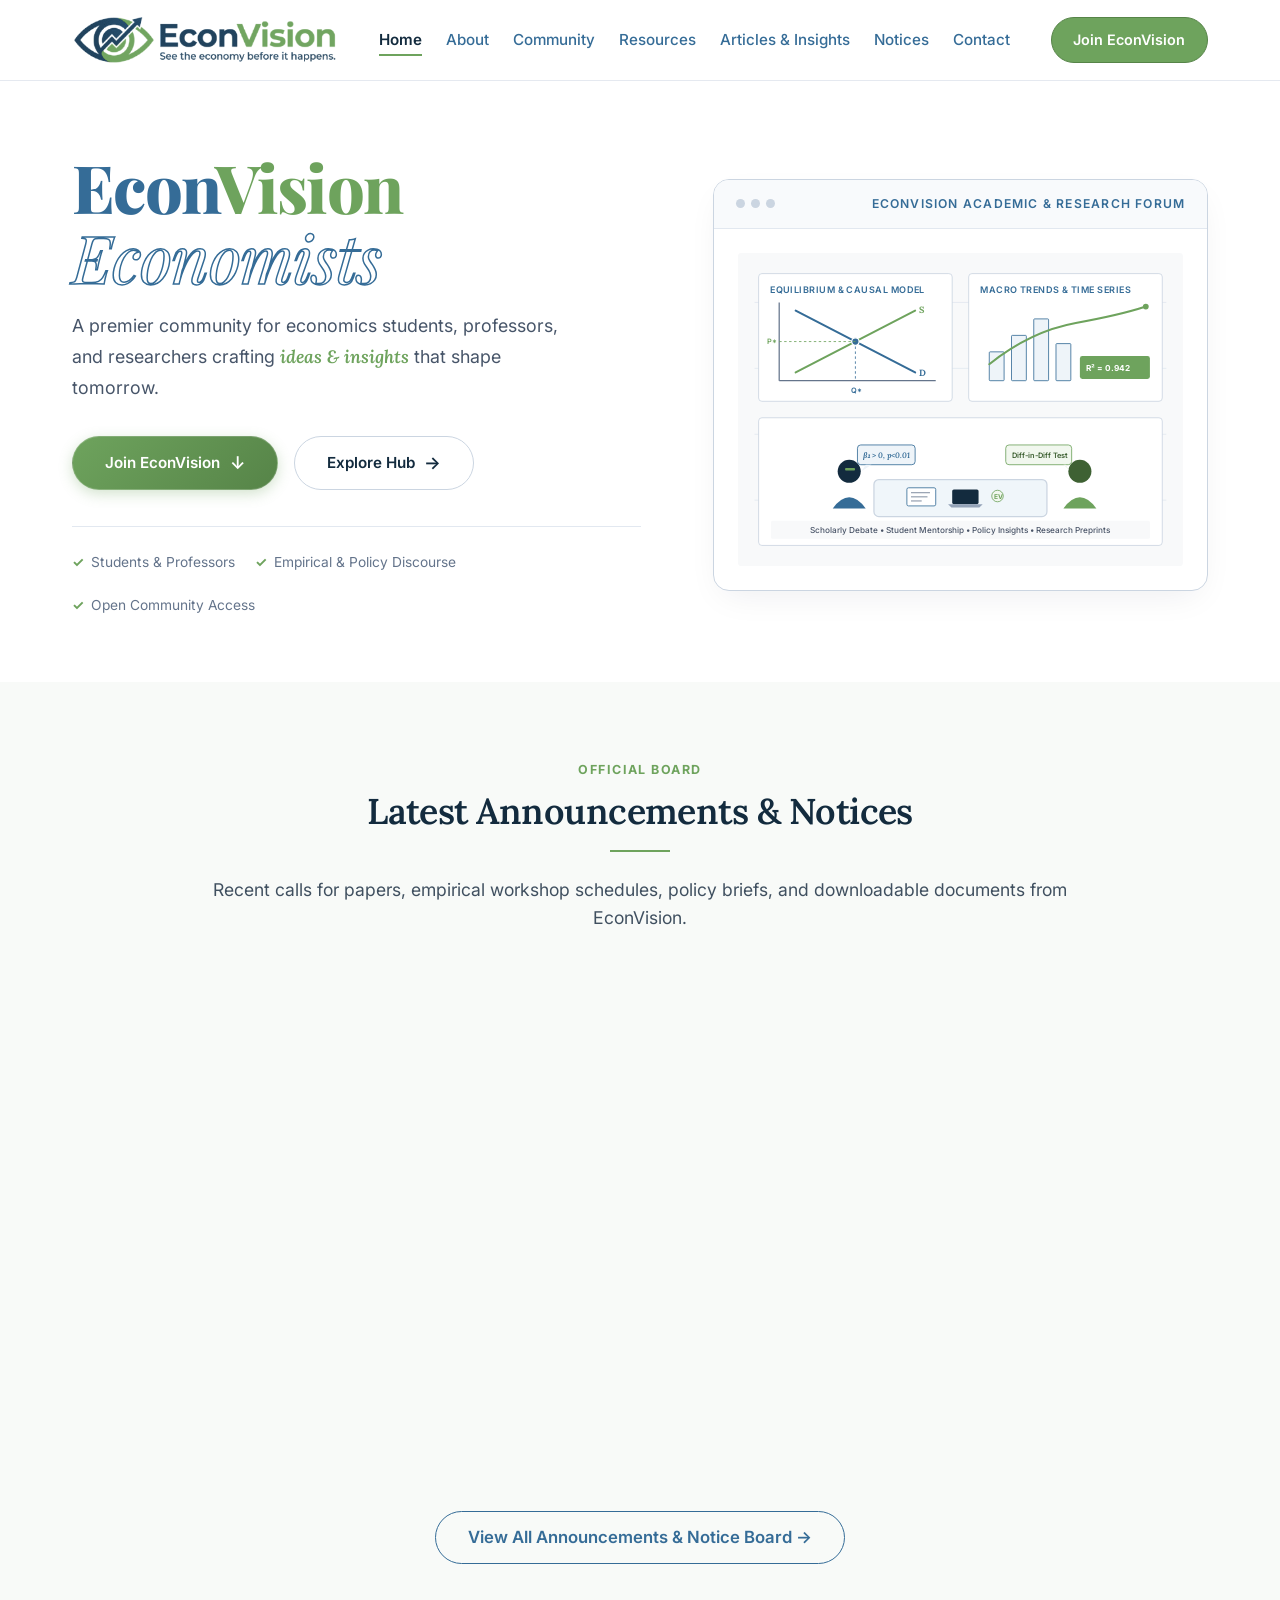
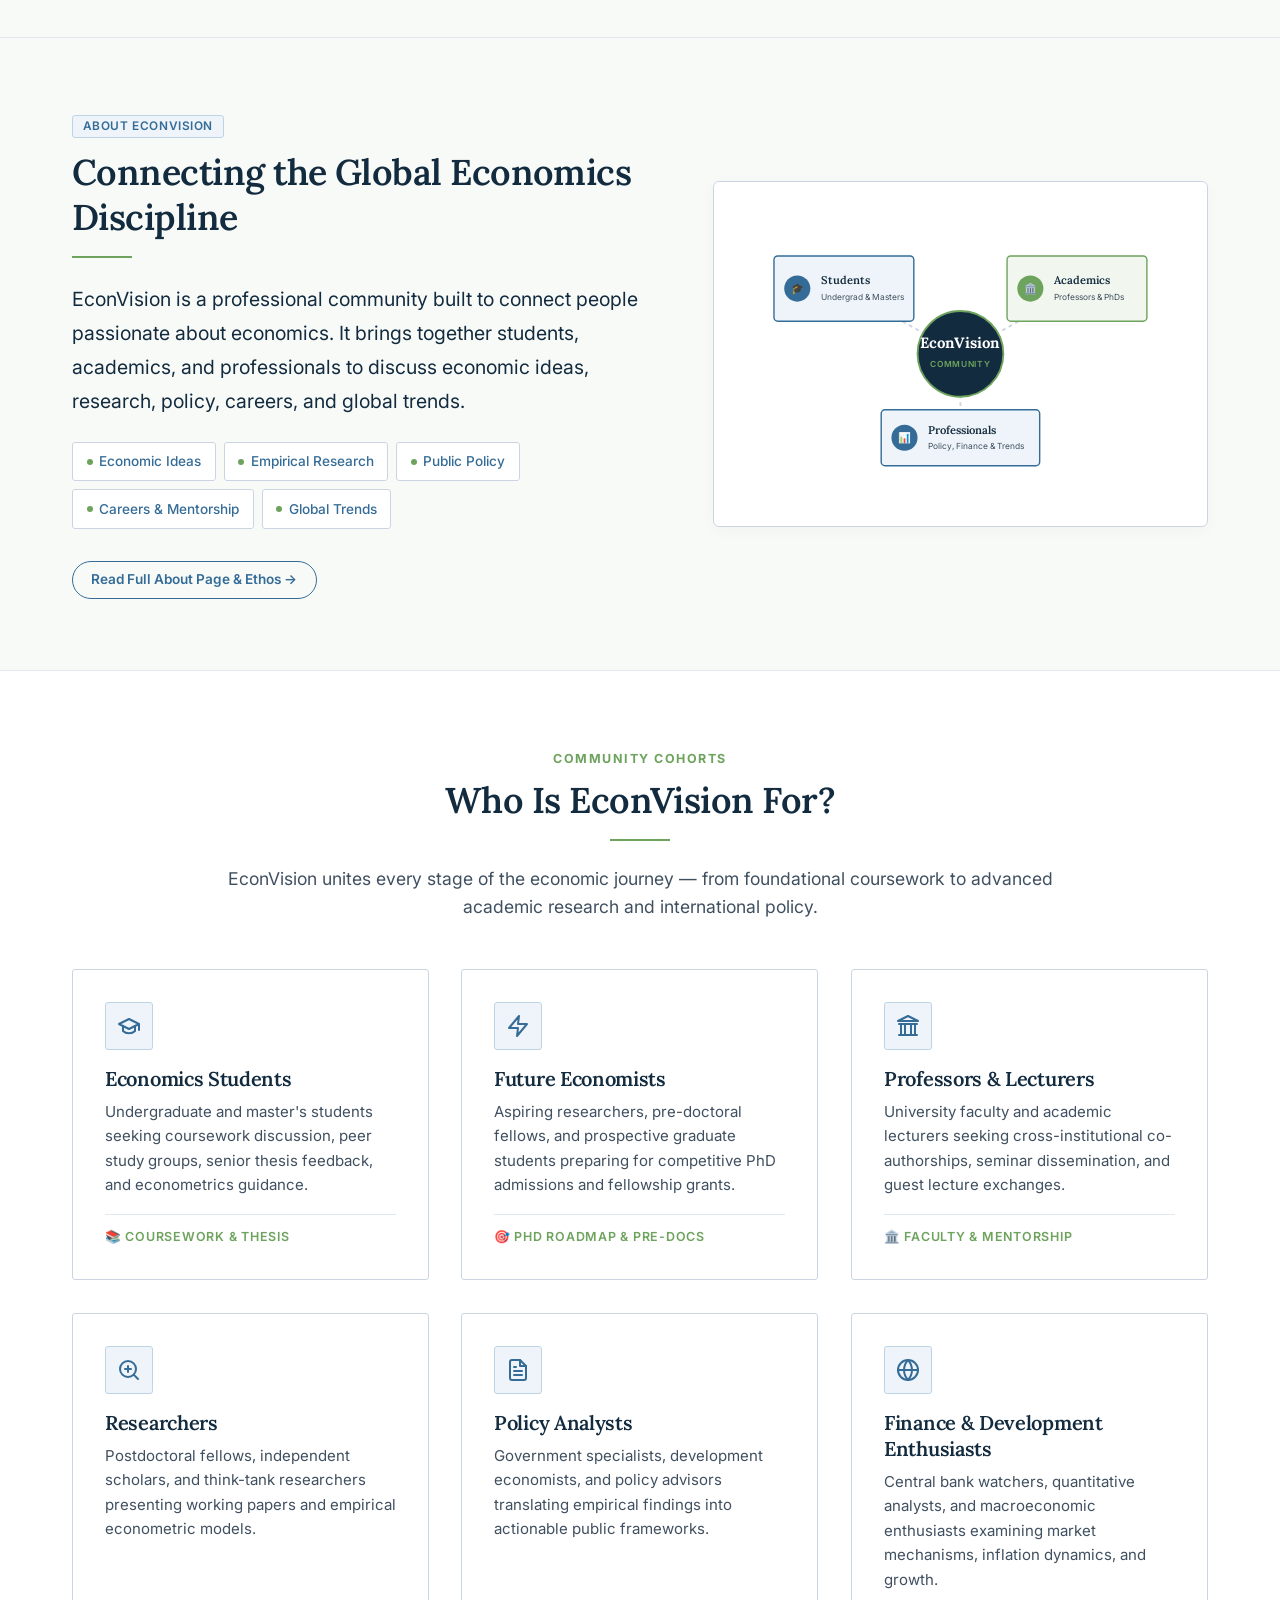
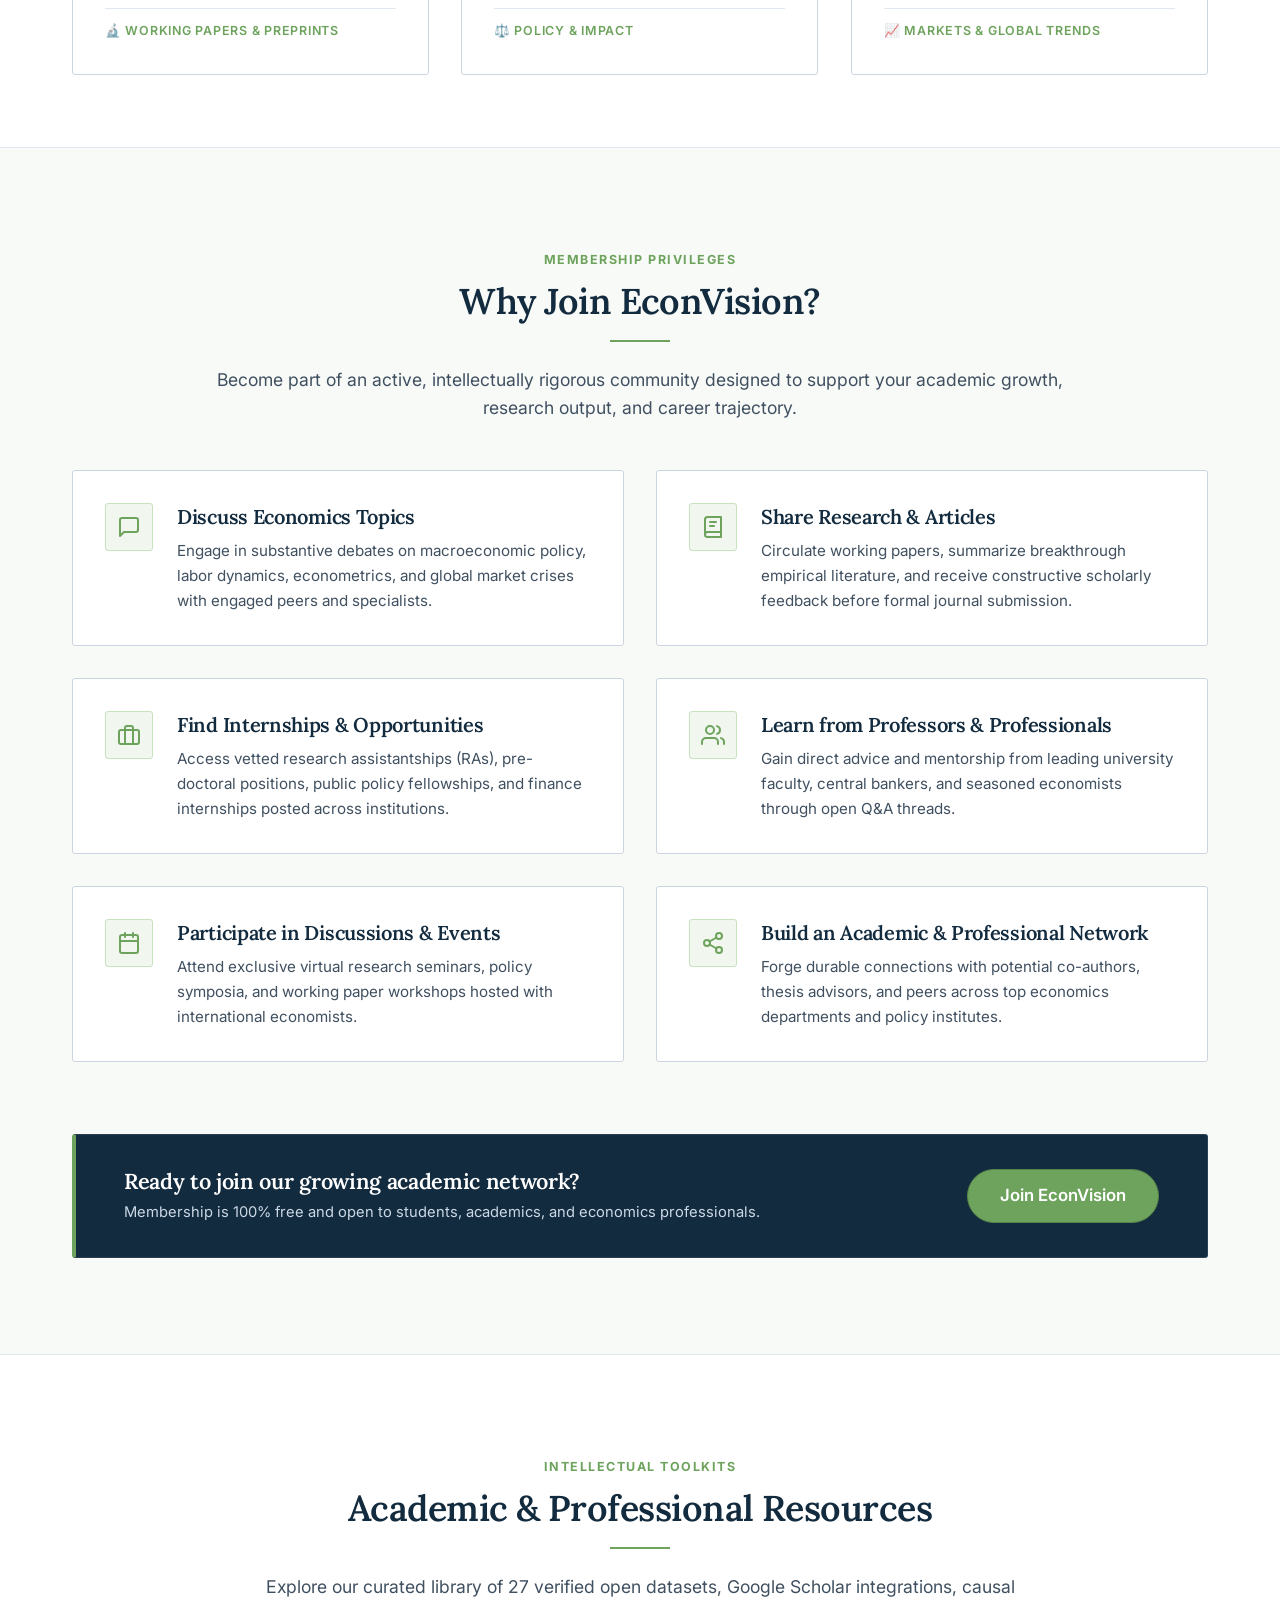
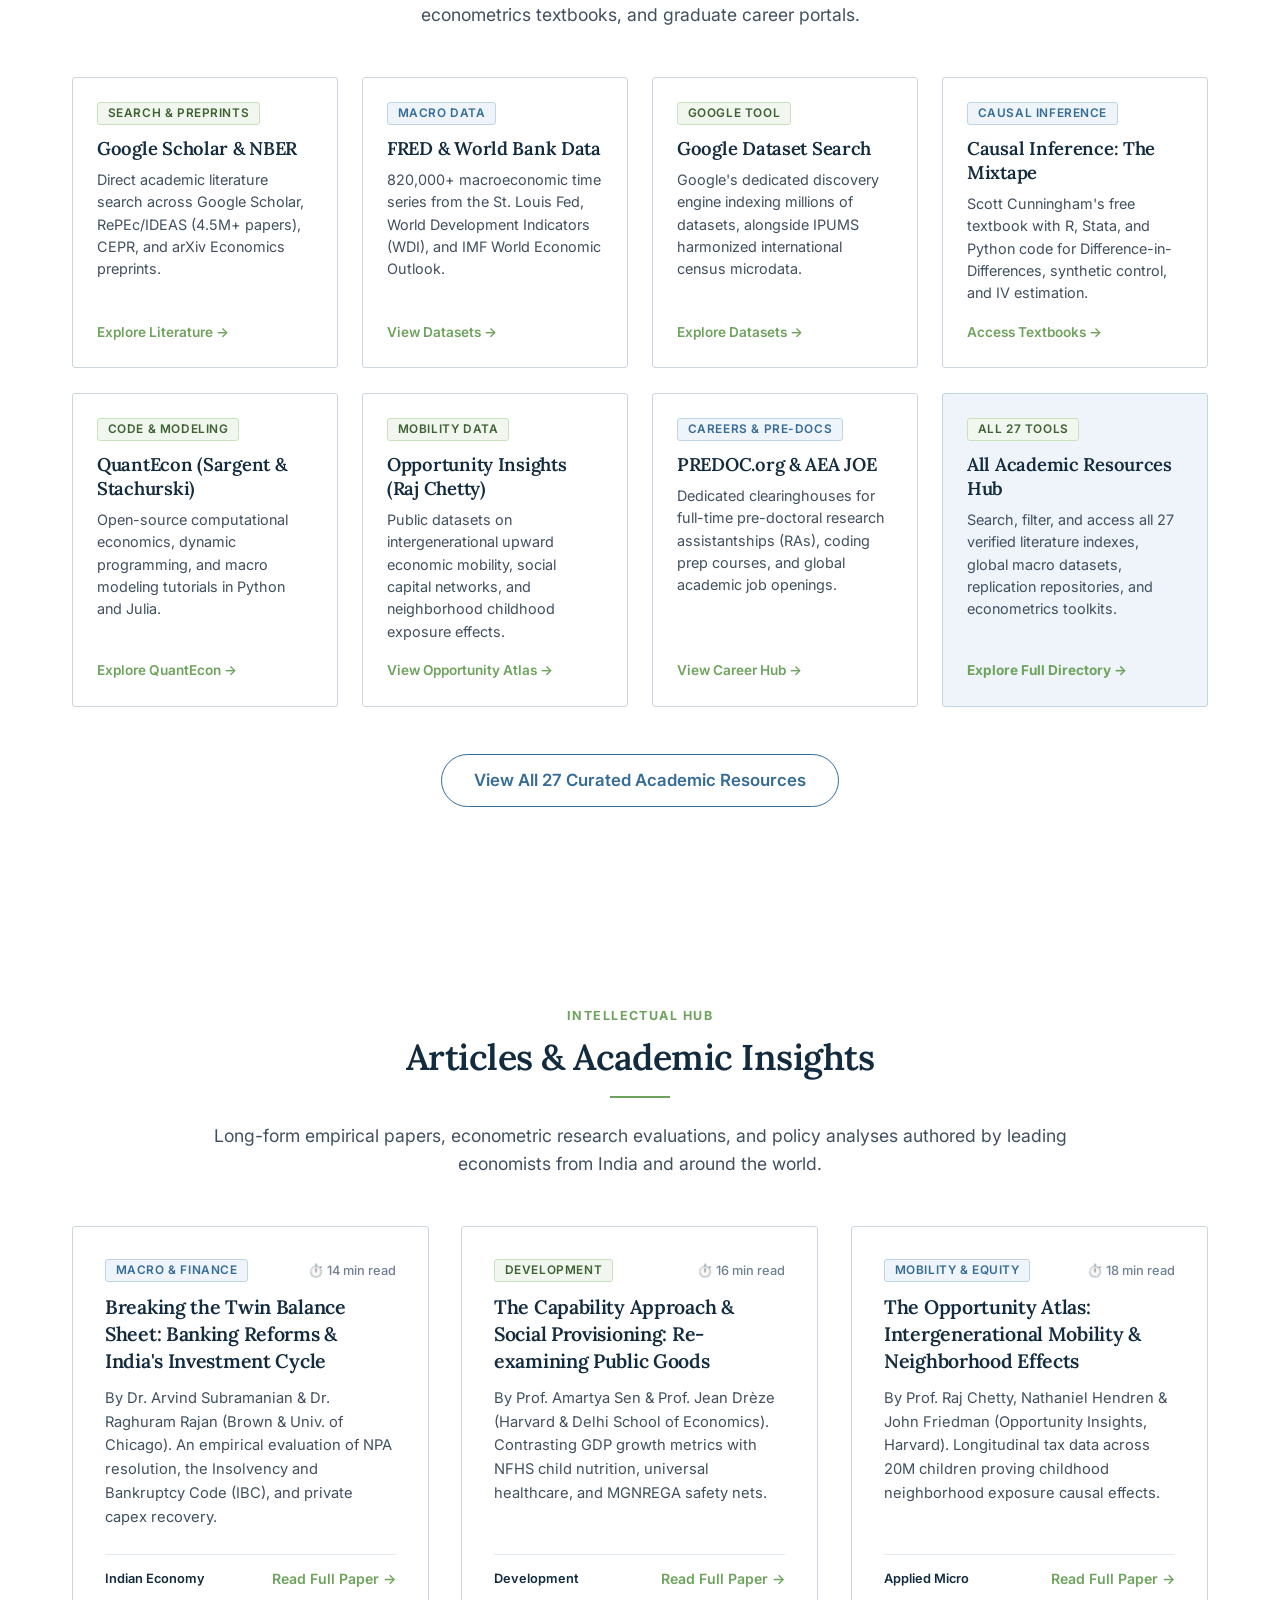
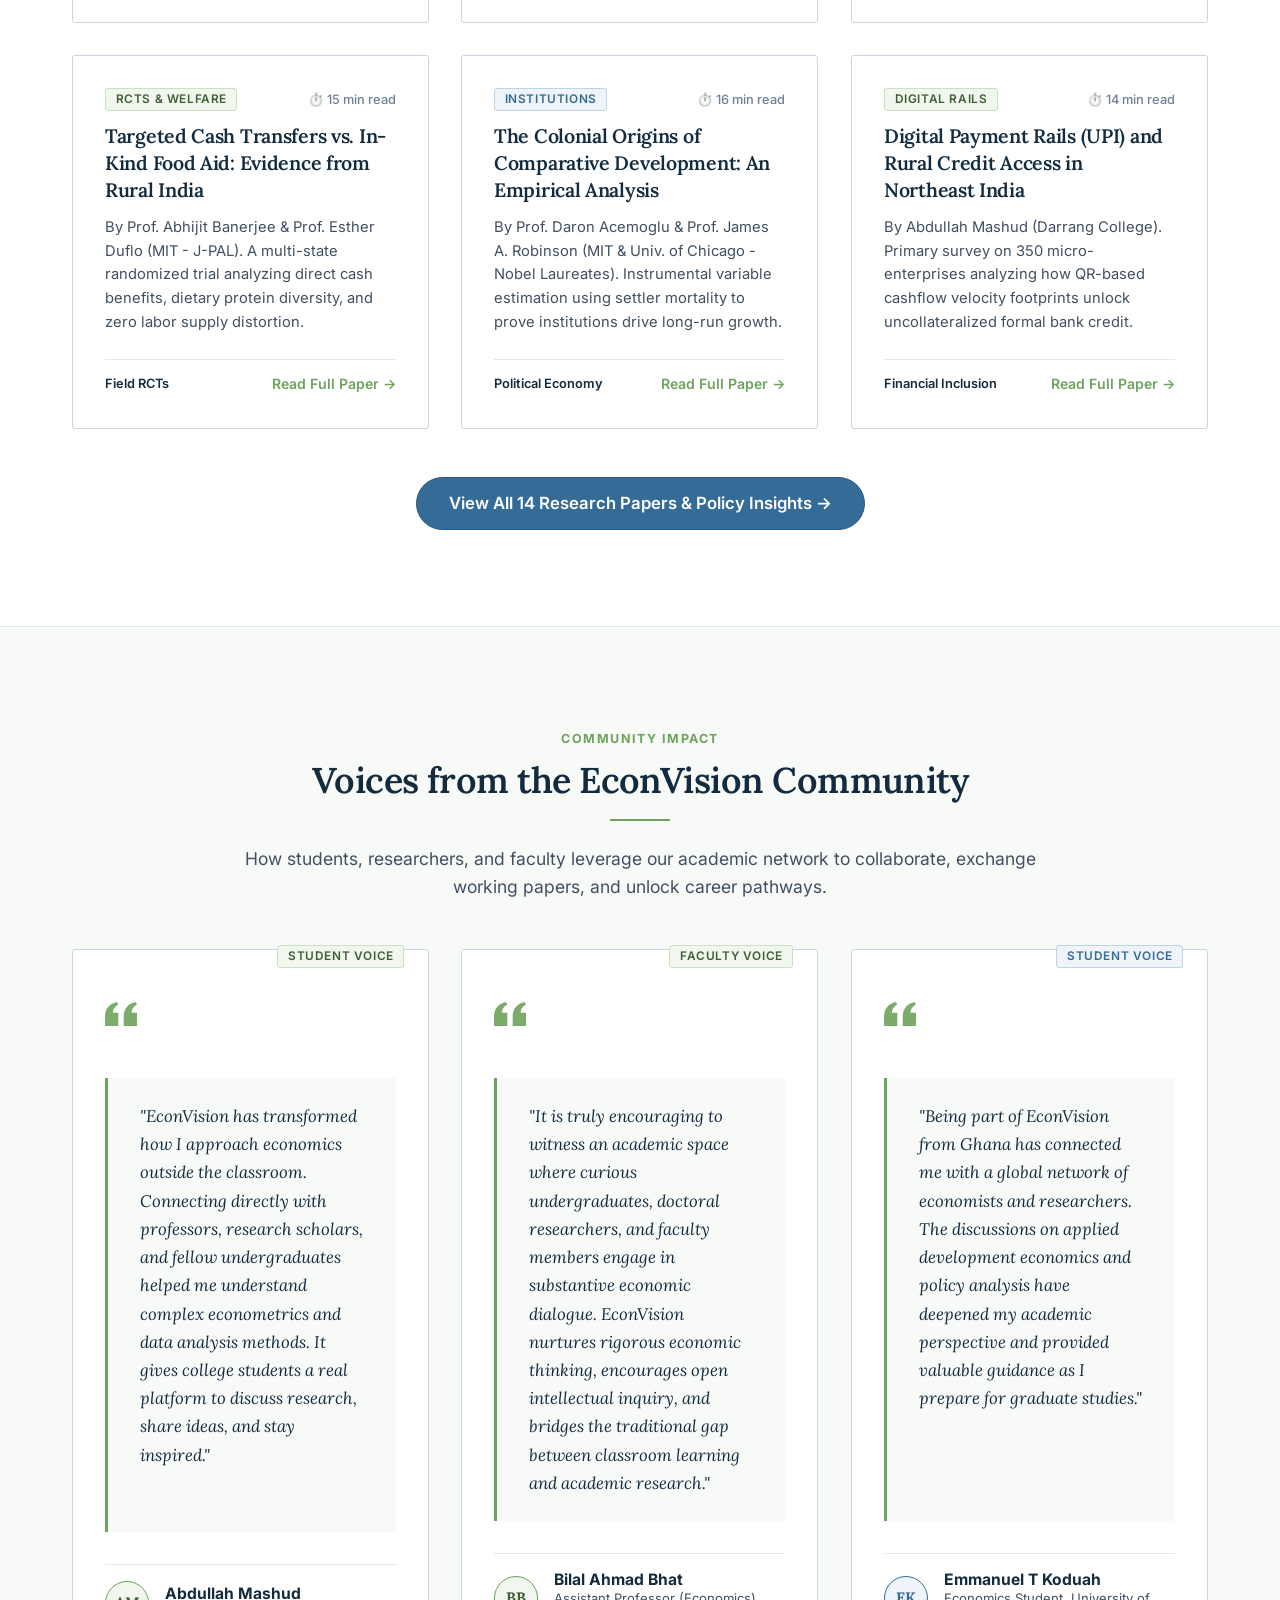
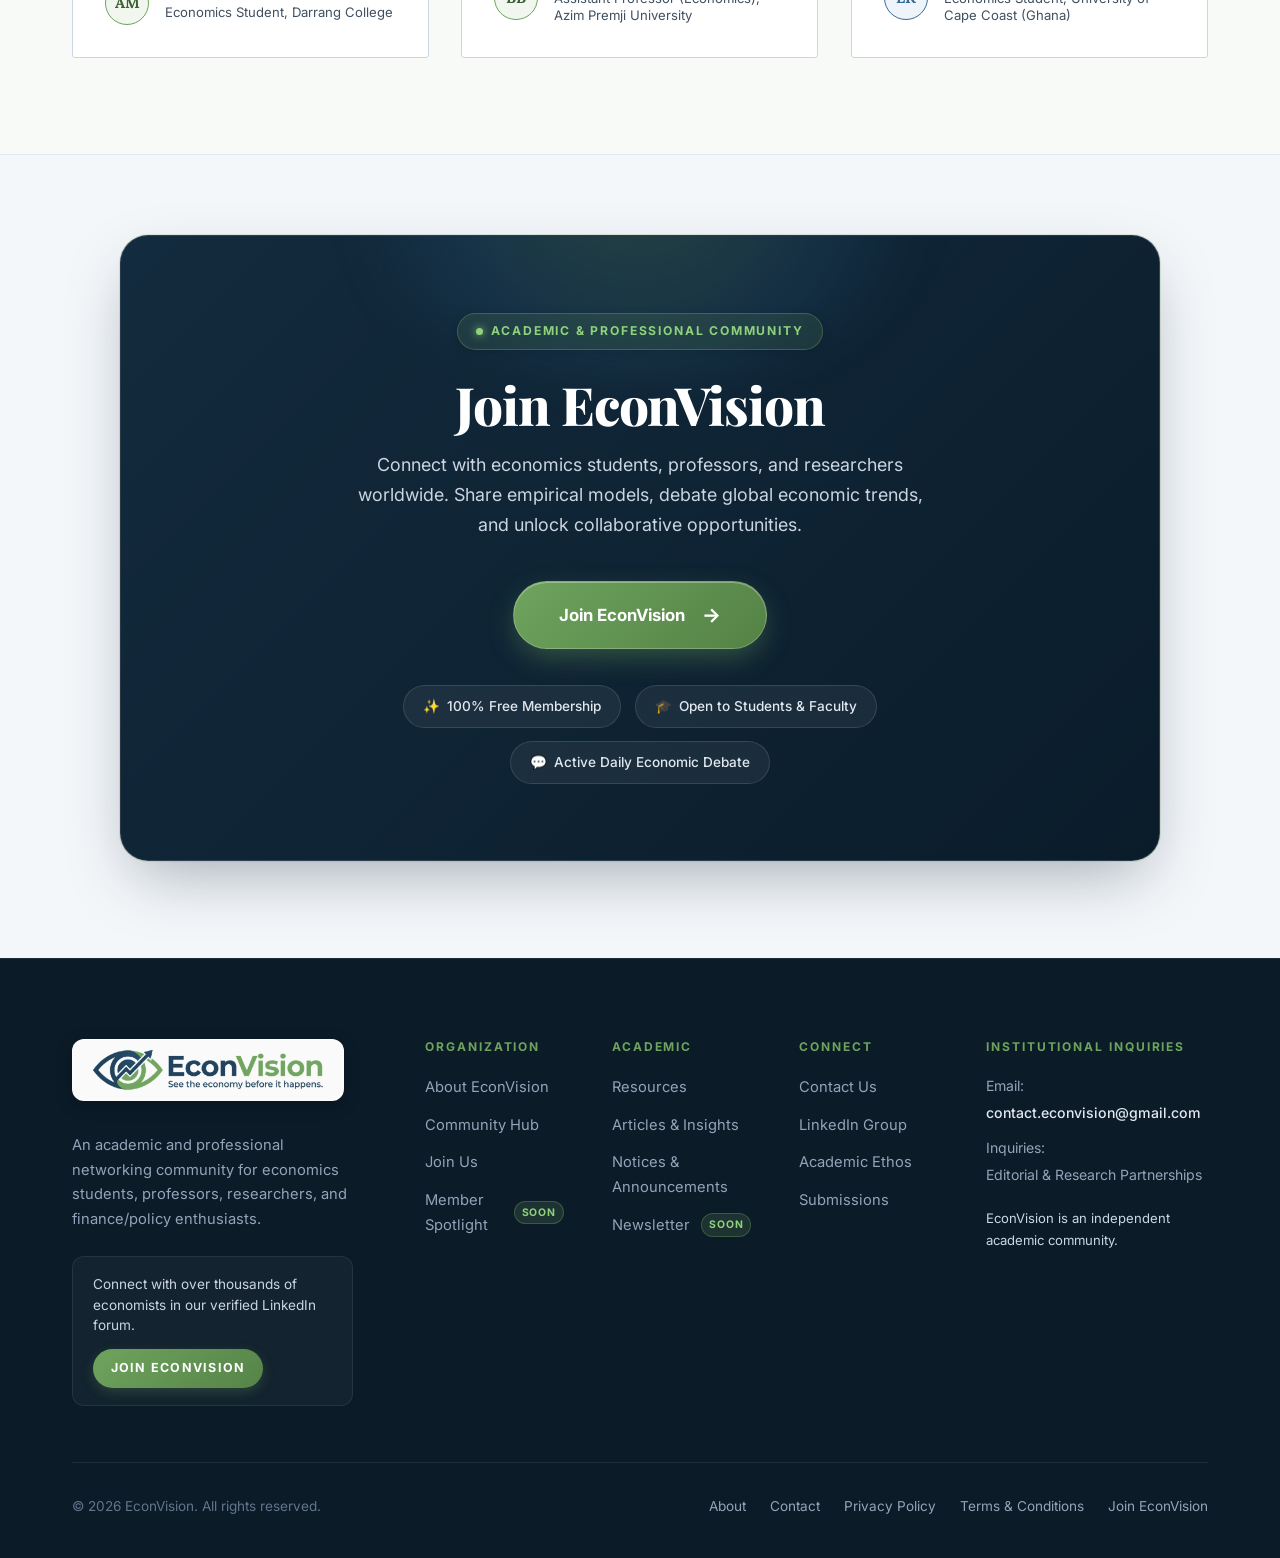
==== commit b8ff7c5a: "Implement dynamic Announcement and Notice Board system with data/notifications.json, notifications.h" ====
--- a/index.html
+++ b/index.html
@@ -88,7 +88,8 @@
             <li class="nav-item"><a href="about.html" class="nav-link">About</a></li>
             <li class="nav-item"><a href="community.html" class="nav-link">Community</a></li>
             <li class="nav-item"><a href="resources.html" class="nav-link">Resources</a></li>
-            <li class="nav-item"><a href="articles.html" class="nav-link">Articles & Insights</a></li>
+            <li class="nav-item"><a href="articles.html" class="nav-link">Articles &amp; Insights</a></li>
+            <li class="nav-item"><a href="notifications.html" class="nav-link">Notices</a></li>
             <li class="nav-item"><a href="contact.html" class="nav-link">Contact</a></li>
           </ul>
         </nav>
@@ -100,7 +101,7 @@
           </a>
 
           <!-- Mobile Hamburger Toggle -->
-          <button type="button" class="mobile-menu-toggle" aria-label="Toggle aria-expanded="false">
+          <button type="button" class="mobile-menu-toggle" aria-label="Toggle navigation menu" aria-expanded="false">
             <svg viewBox="0 0 24 24" fill="none" stroke="currentColor" stroke-width="2" stroke-linecap="round" stroke-linejoin="round" aria-hidden="true">
               <line x1="3" y1="12" x2="21" y2="12"></line>
               <line x1="3" y1="6" x2="21" y2="6"></line>
@@ -117,7 +118,8 @@
           <li><a href="about.html" class="mobile-nav-link">About EconVision</a></li>
           <li><a href="community.html" class="mobile-nav-link">Community</a></li>
           <li><a href="resources.html" class="mobile-nav-link">Resources</a></li>
-          <li><a href="articles.html" class="mobile-nav-link">Articles & Insights</a></li>
+          <li><a href="articles.html" class="mobile-nav-link">Articles &amp; Insights</a></li>
+          <li><a href="notifications.html" class="mobile-nav-link">Notices &amp; Announcements</a></li>
           <li><a href="contact.html" class="mobile-nav-link">Contact</a></li>
           <li><a href="spotlight.html" class="mobile-nav-link">Member Spotlight <span class="future-badge">Soon</span></a></li>
           <li><a href="newsletter.html" class="mobile-nav-link">Newsletter <span class="future-badge">Soon</span></a></li>
@@ -295,6 +297,32 @@
                 </div>
               </div>
             </div>
+          </div>
+        </div>
+      </section>
+
+      <!-- Latest Announcements & Notices Section -->
+      <section class="section notifications-home-section" id="announcements" style="background-color: var(--color-bg-alt); border-top: 1px solid var(--color-border-subtle); border-bottom: 1px solid var(--color-border-subtle);">
+        <div class="container">
+          <div class="section-header text-center reveal-on-scroll">
+            <span class="section-eyebrow">Official Board</span>
+            <h2 class="section-title">Latest Announcements &amp; Notices</h2>
+            <div class="hairline-green center"></div>
+            <p class="section-subtitle">
+              Recent calls for papers, empirical workshop schedules, policy briefs, and downloadable documents from EconVision.
+            </p>
+          </div>
+
+          <!-- Dynamic Announcements Teaser Grid Container -->
+          <div class="notifications-home-grid" id="homeNotificationsContainer">
+            <!-- Rendered dynamically by js/notifications.js -->
+          </div>
+
+          <!-- Section Footer Action -->
+          <div style="text-align: center;" class="reveal-on-scroll">
+            <a href="notifications.html" class="btn btn-outline-navy btn-lg">
+              <span>View All Announcements &amp; Notice Board →</span>
+            </a>
           </div>
         </div>
       </section>
@@ -1026,7 +1054,8 @@
             <h4 class="footer-heading">Academic</h4>
             <ul class="footer-nav-list">
               <li><a href="resources.html" class="footer-nav-link">Resources</a></li>
-              <li><a href="articles.html" class="footer-nav-link">Articles & Insights</a></li>
+              <li><a href="articles.html" class="footer-nav-link">Articles &amp; Insights</a></li>
+              <li><a href="notifications.html" class="footer-nav-link">Notices &amp; Announcements</a></li>
               <li><a href="newsletter.html" class="footer-nav-link">Newsletter <span class="future-badge">Soon</span></a></li>
             </ul>
           </div>
@@ -1089,5 +1118,6 @@
 
 
   <script src="js/main.js"></script>
+  <script src="js/notifications.js"></script>
 </body>
 </html>
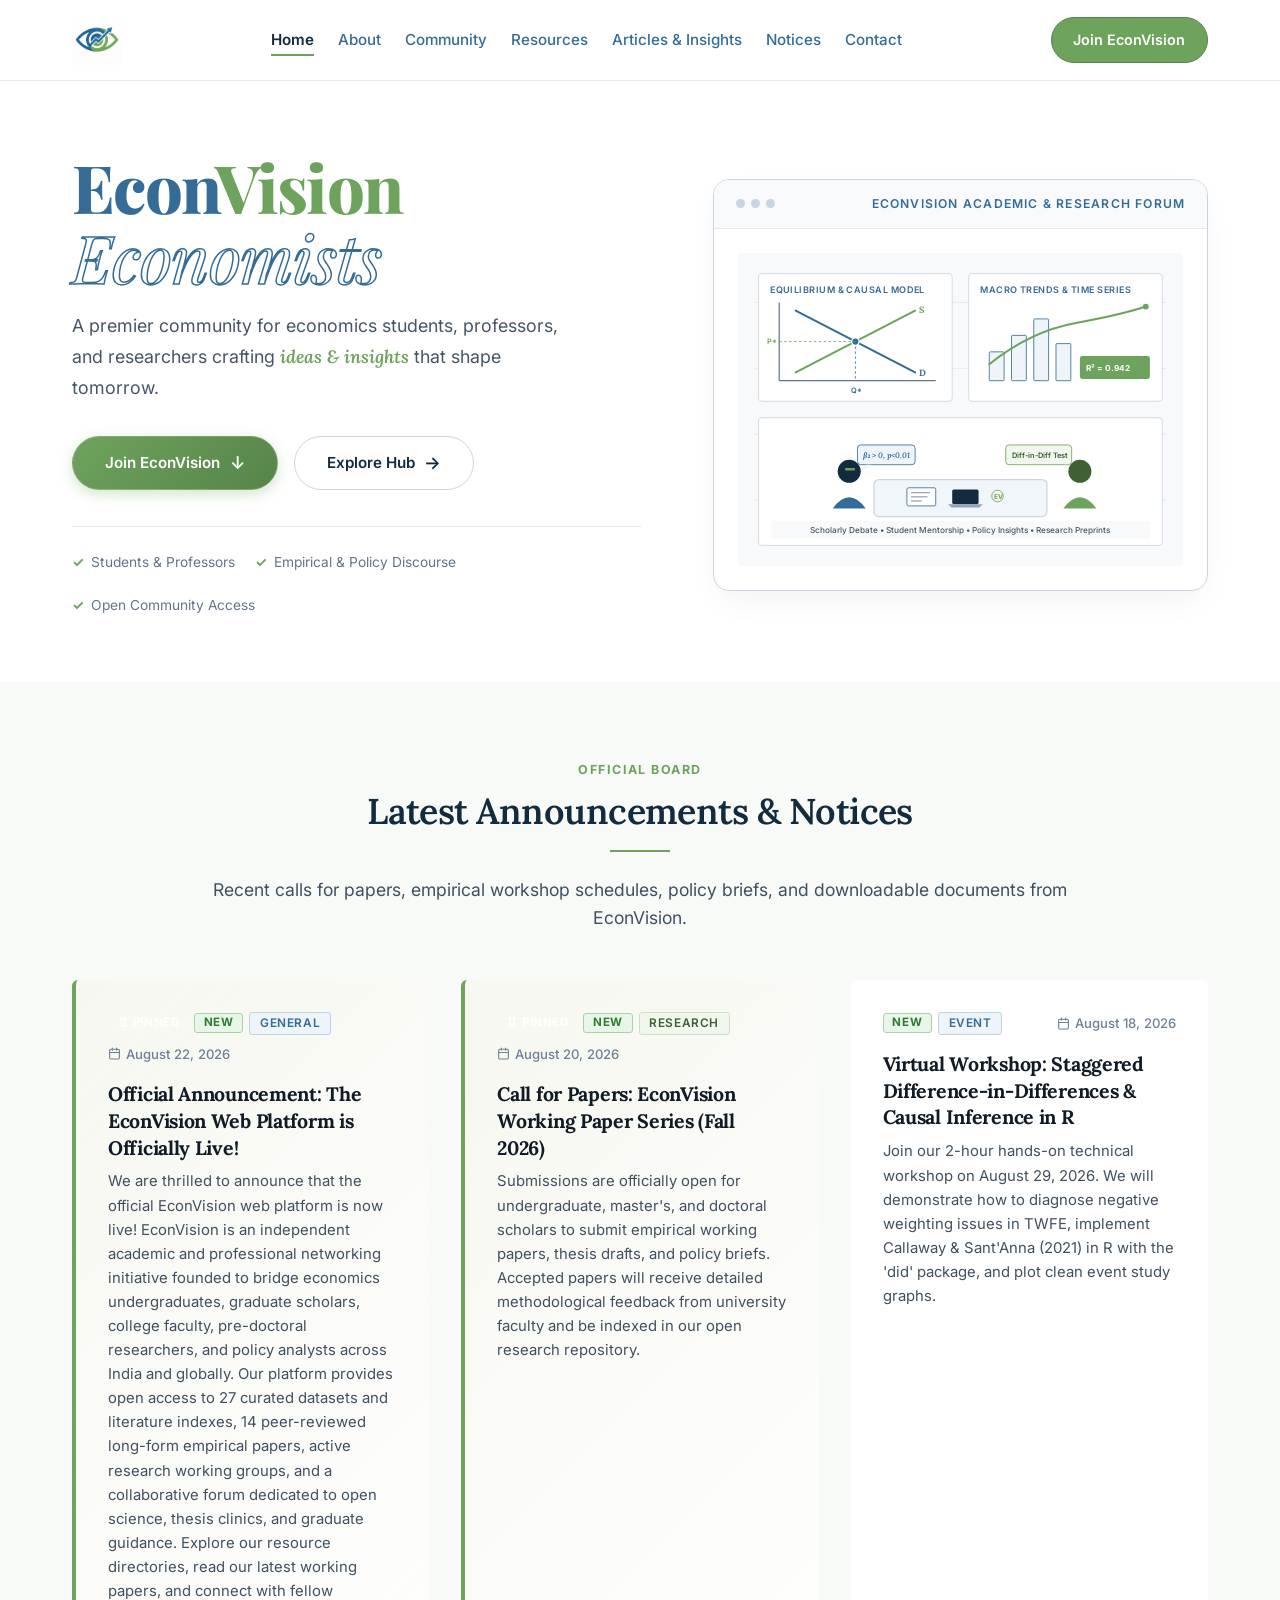
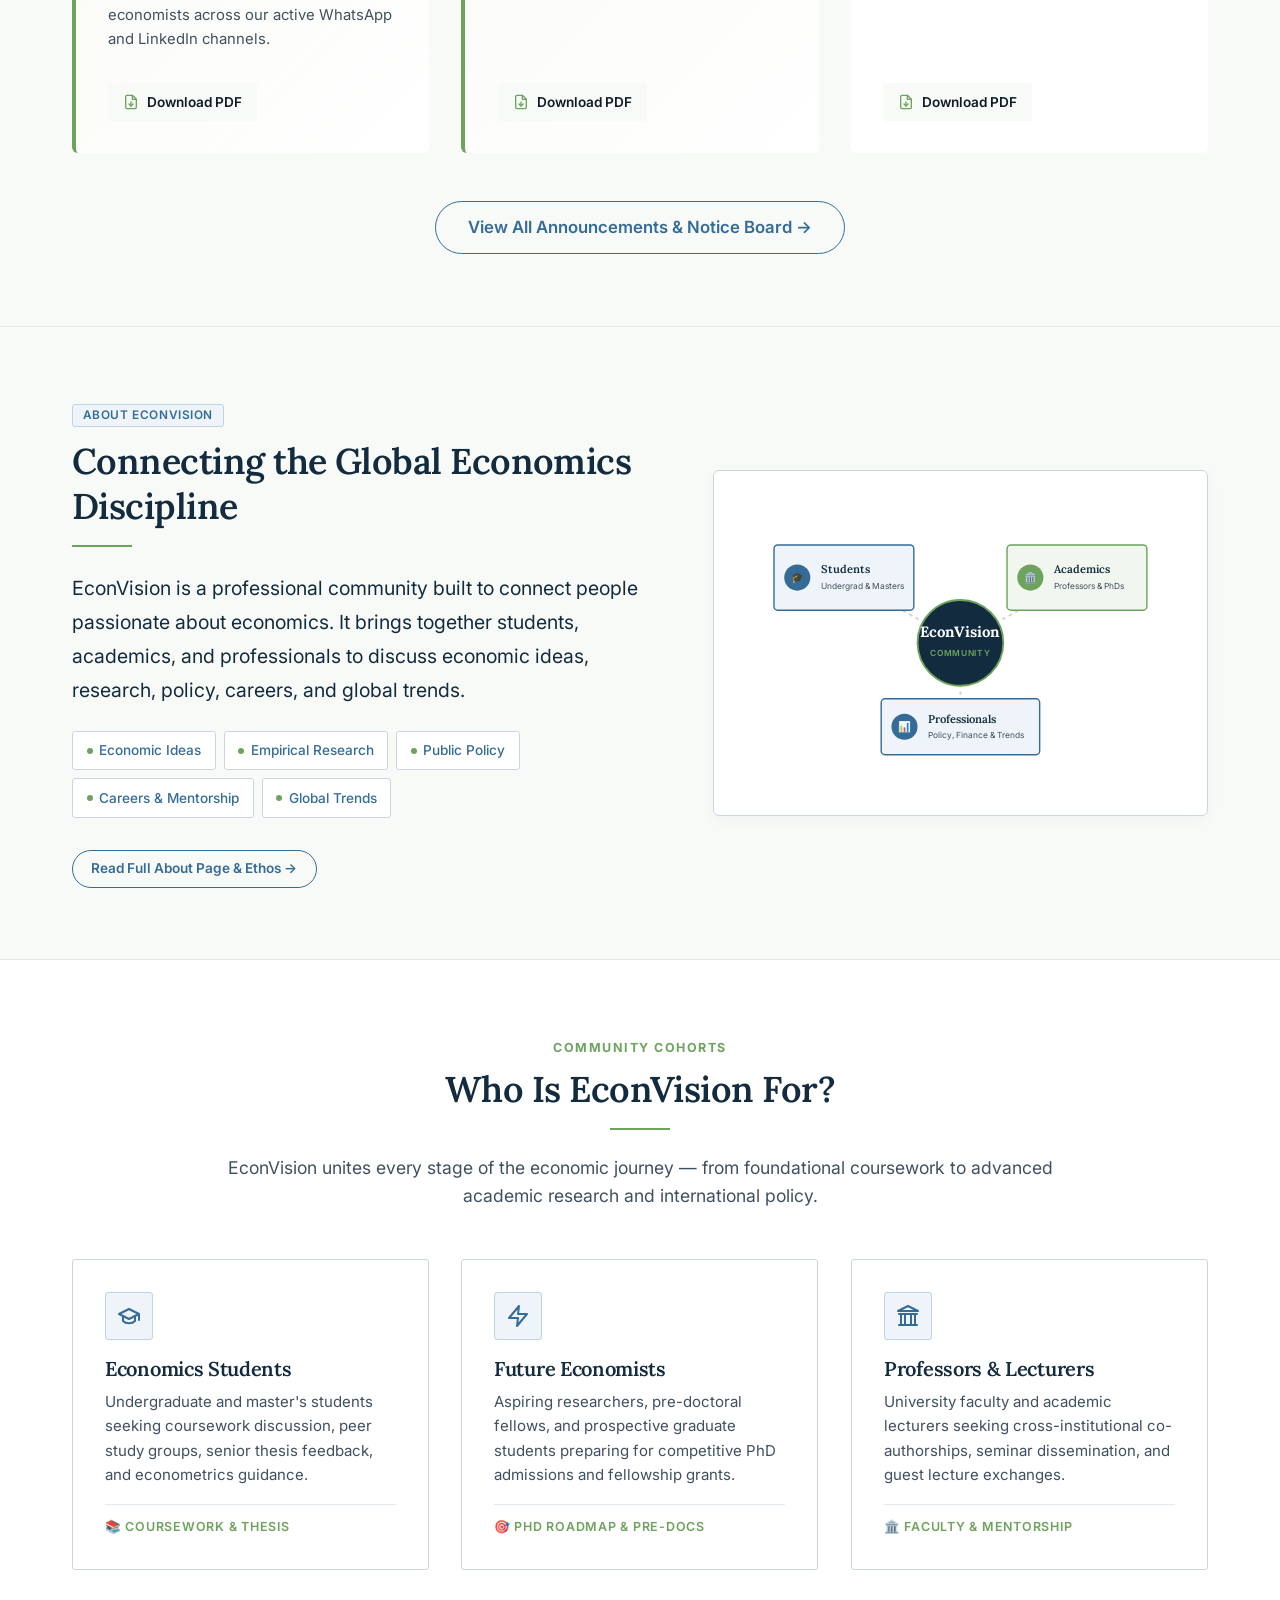
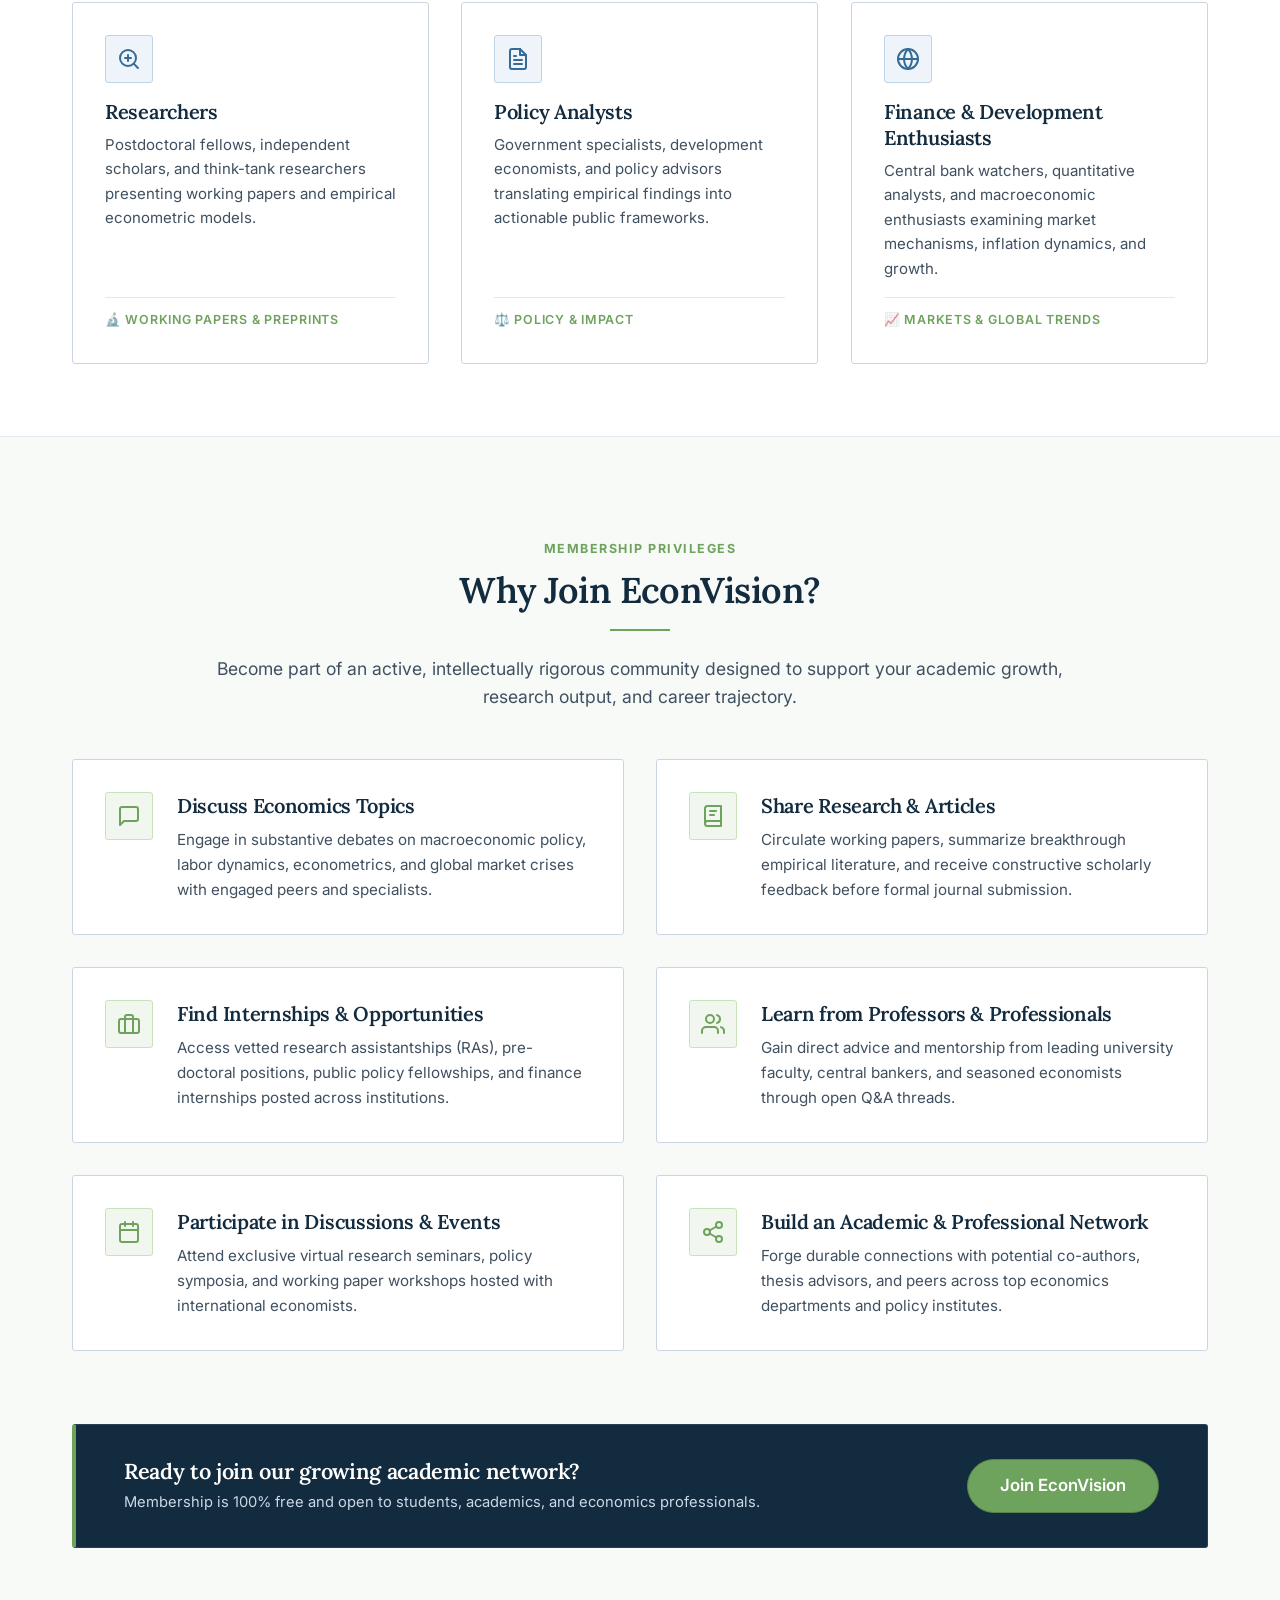
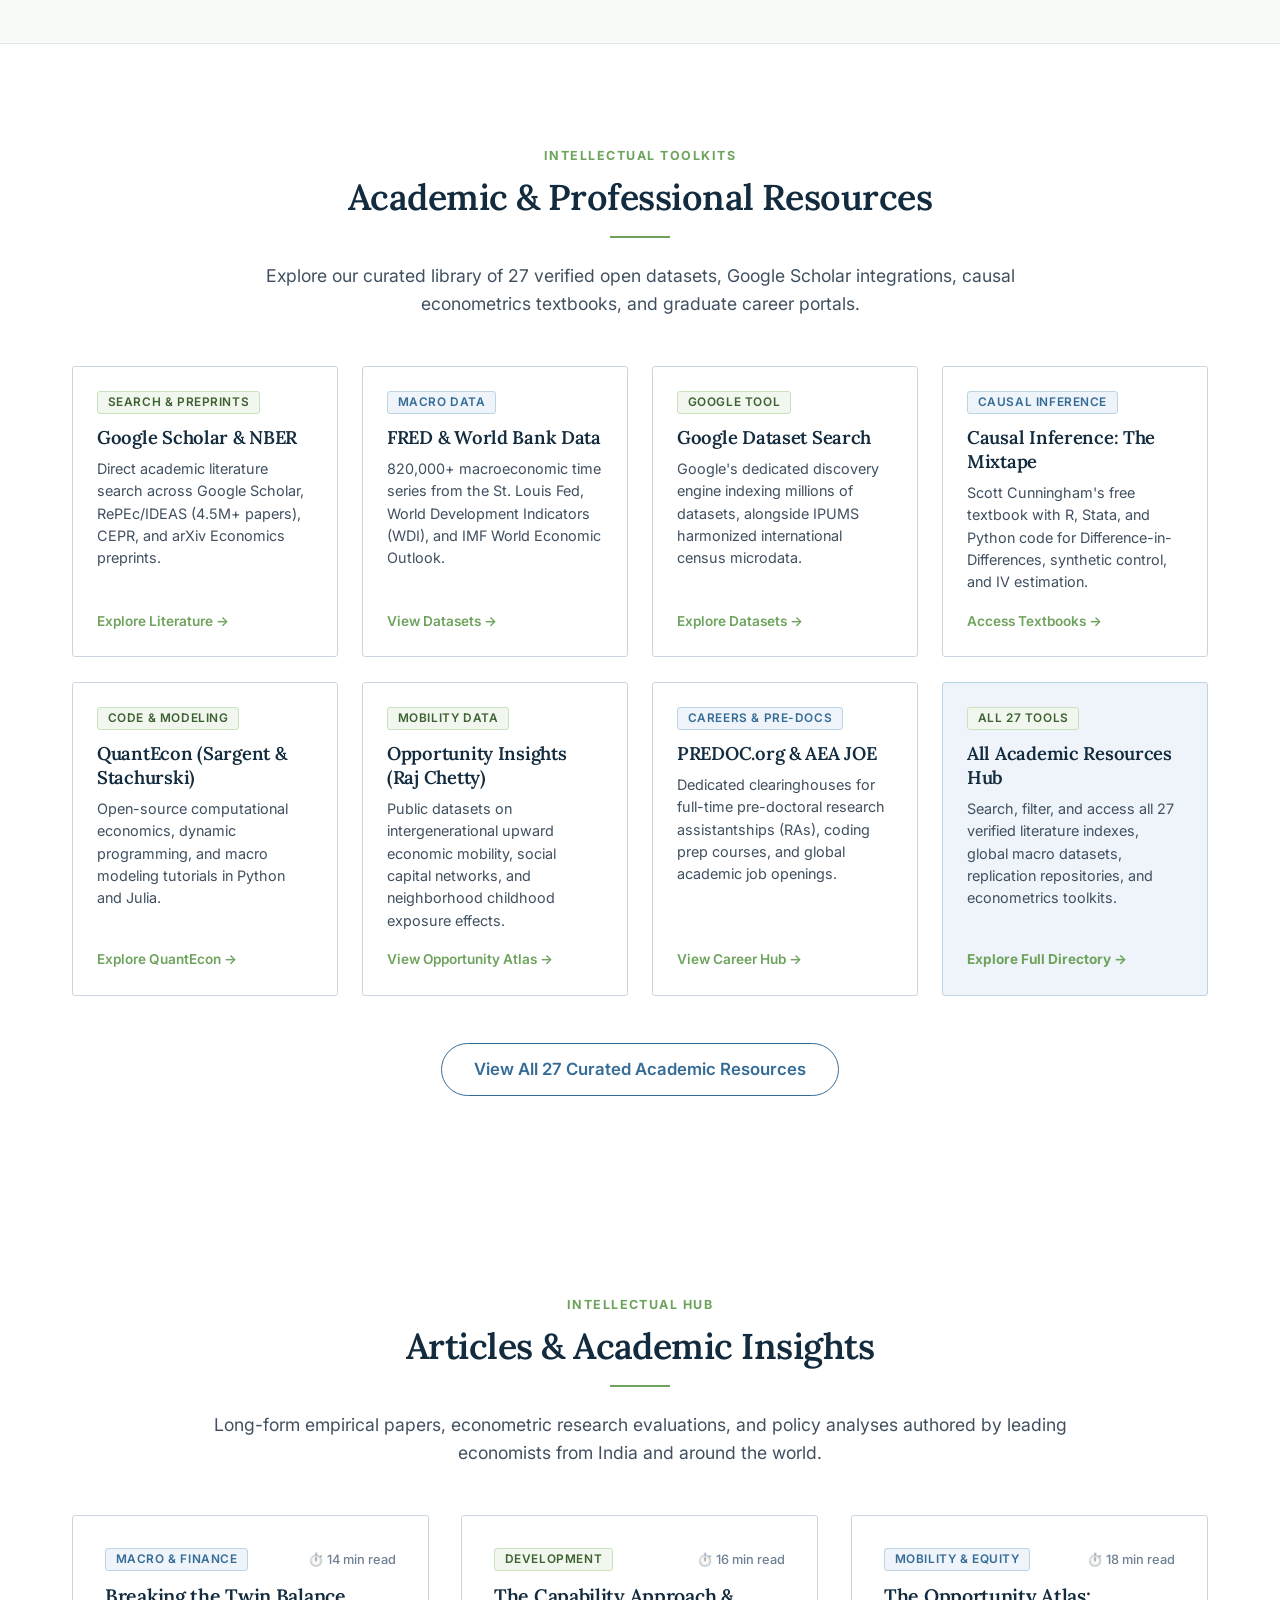
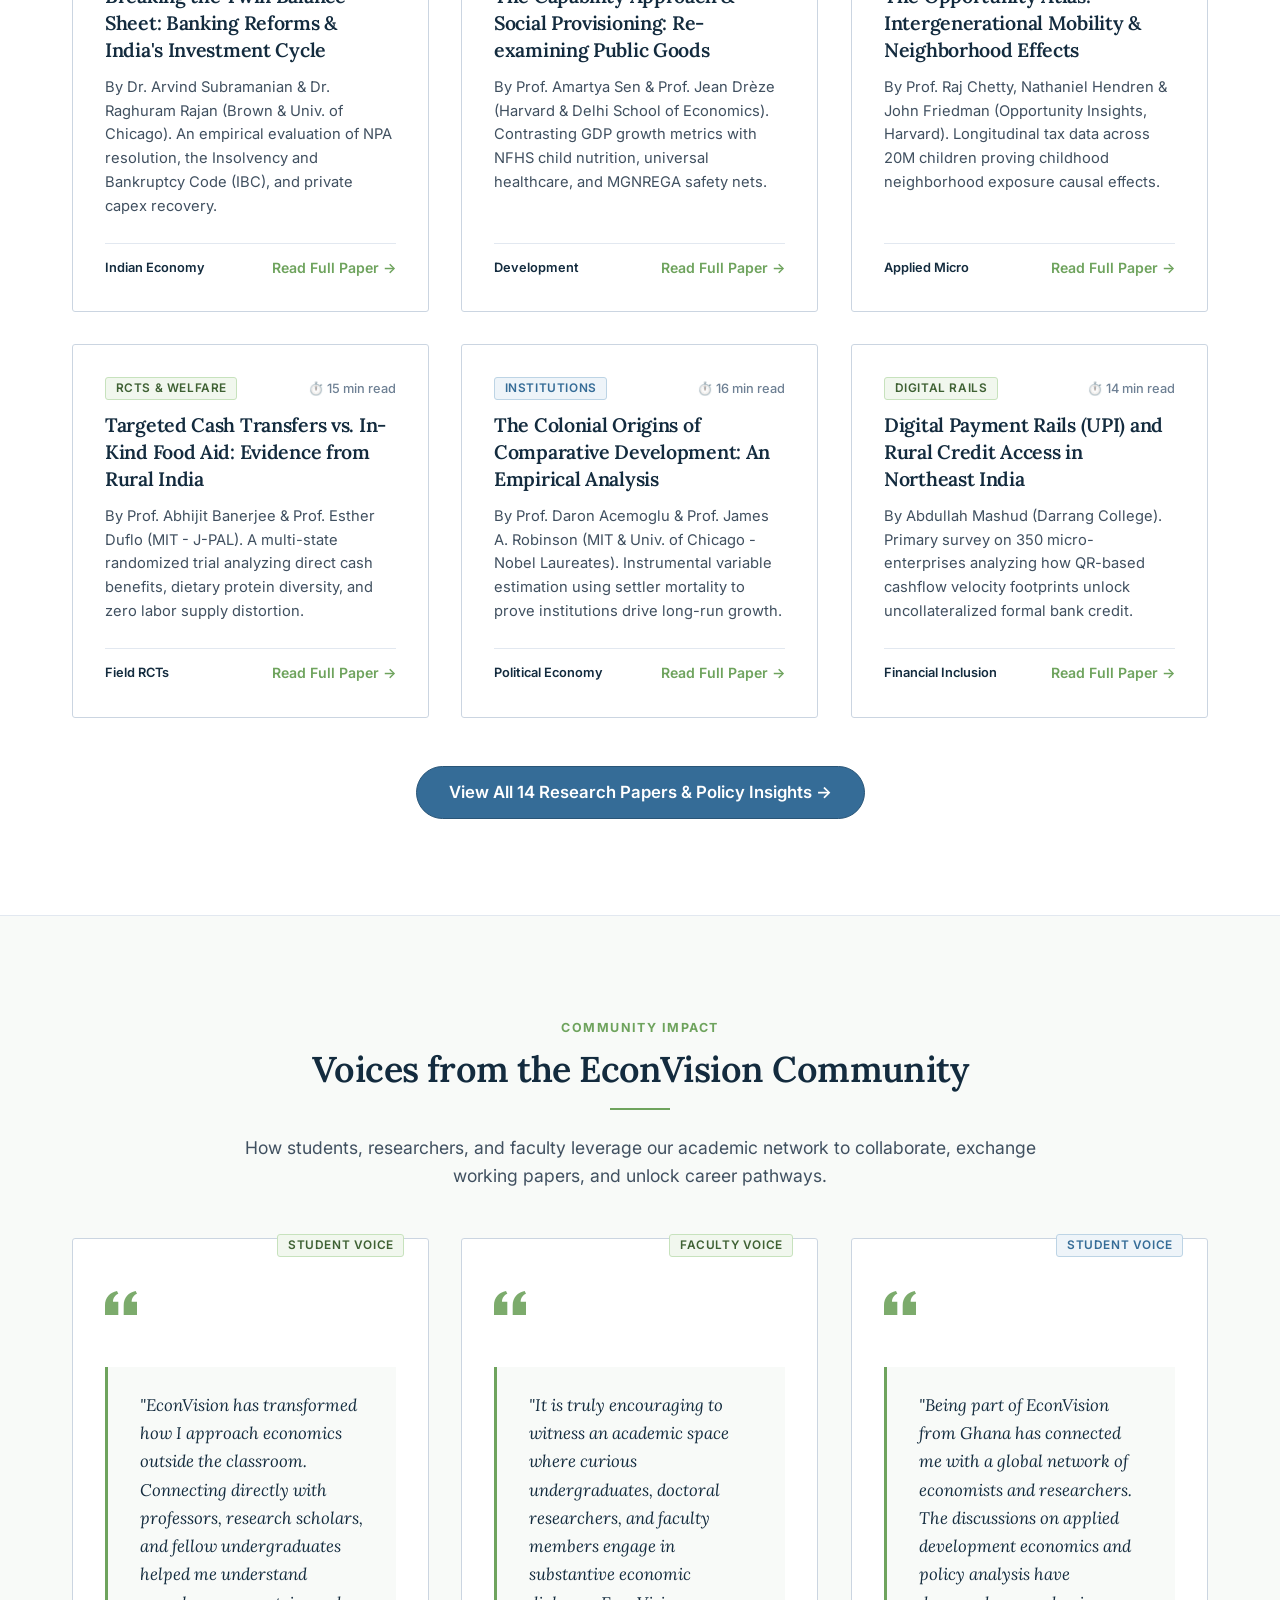
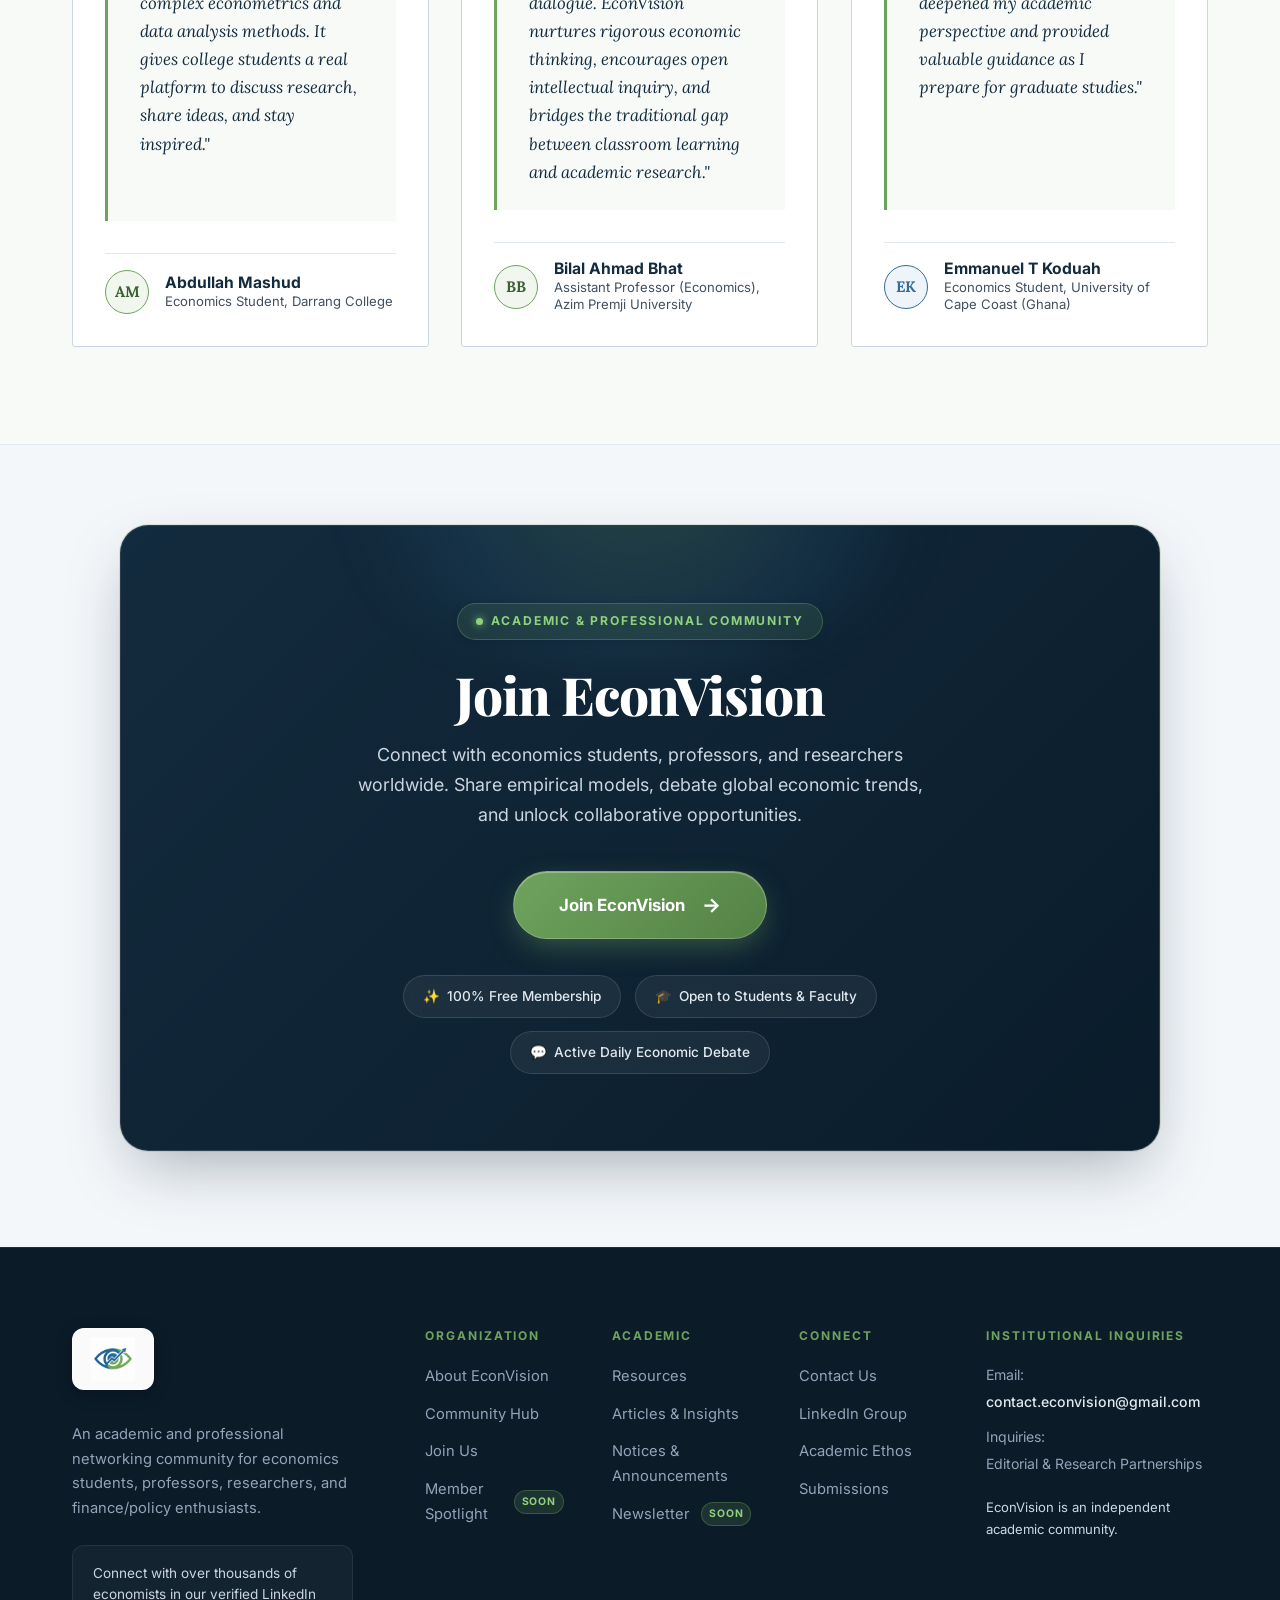
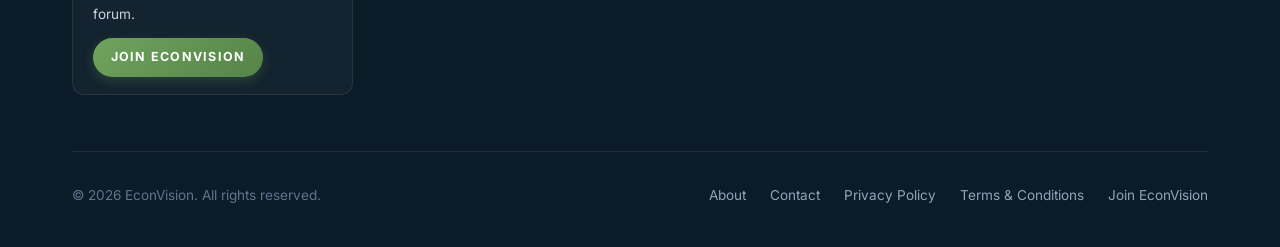
==== commit b5290d69: "Update website logo, favicons, headers, and footers with logohome.jpeg across all pages" ====
--- a/index.html
+++ b/index.html
@@ -41,7 +41,7 @@
         "url": "https://econvision.vercel.app/",
         "logo": {
           "@type": "ImageObject",
-          "url": "https://econvision.vercel.app/logo.png",
+          "url": "https://econvision.vercel.app/logohome.jpeg",
           "caption": "EconVision Logo"
         },
         "description": "An academic and professional networking community for economics students, professors, researchers, and finance/policy enthusiasts.",
@@ -78,7 +78,7 @@
     <header class="site-header" id="mainHeader">
       <div class="header-container">
         <a href="index.html" class="brand-link" aria-label="EconVision - See the economy before it happens.">
-          <img src="logo.png" alt="EconVision Logo - See the economy before it happens" class="brand-logo-img">
+          <img src="logohome.jpeg" alt="EconVision Logo - See the economy before it happens" class="brand-logo-img">
         </a>
 
         <!-- Desktop Navigation -->
@@ -1024,7 +1024,7 @@
           <div class="footer-brand-col">
             <a href="index.html" class="footer-brand-link" aria-label="EconVision Home">
               <div class="footer-brand-logo-wrap">
-                <img src="logo.png" alt="EconVision Logo - See the economy before it happens" class="footer-brand-logo-img">
+                <img src="logohome.jpeg" alt="EconVision Logo - See the economy before it happens" class="footer-brand-logo-img">
               </div>
             </a>
             <p class="footer-description">
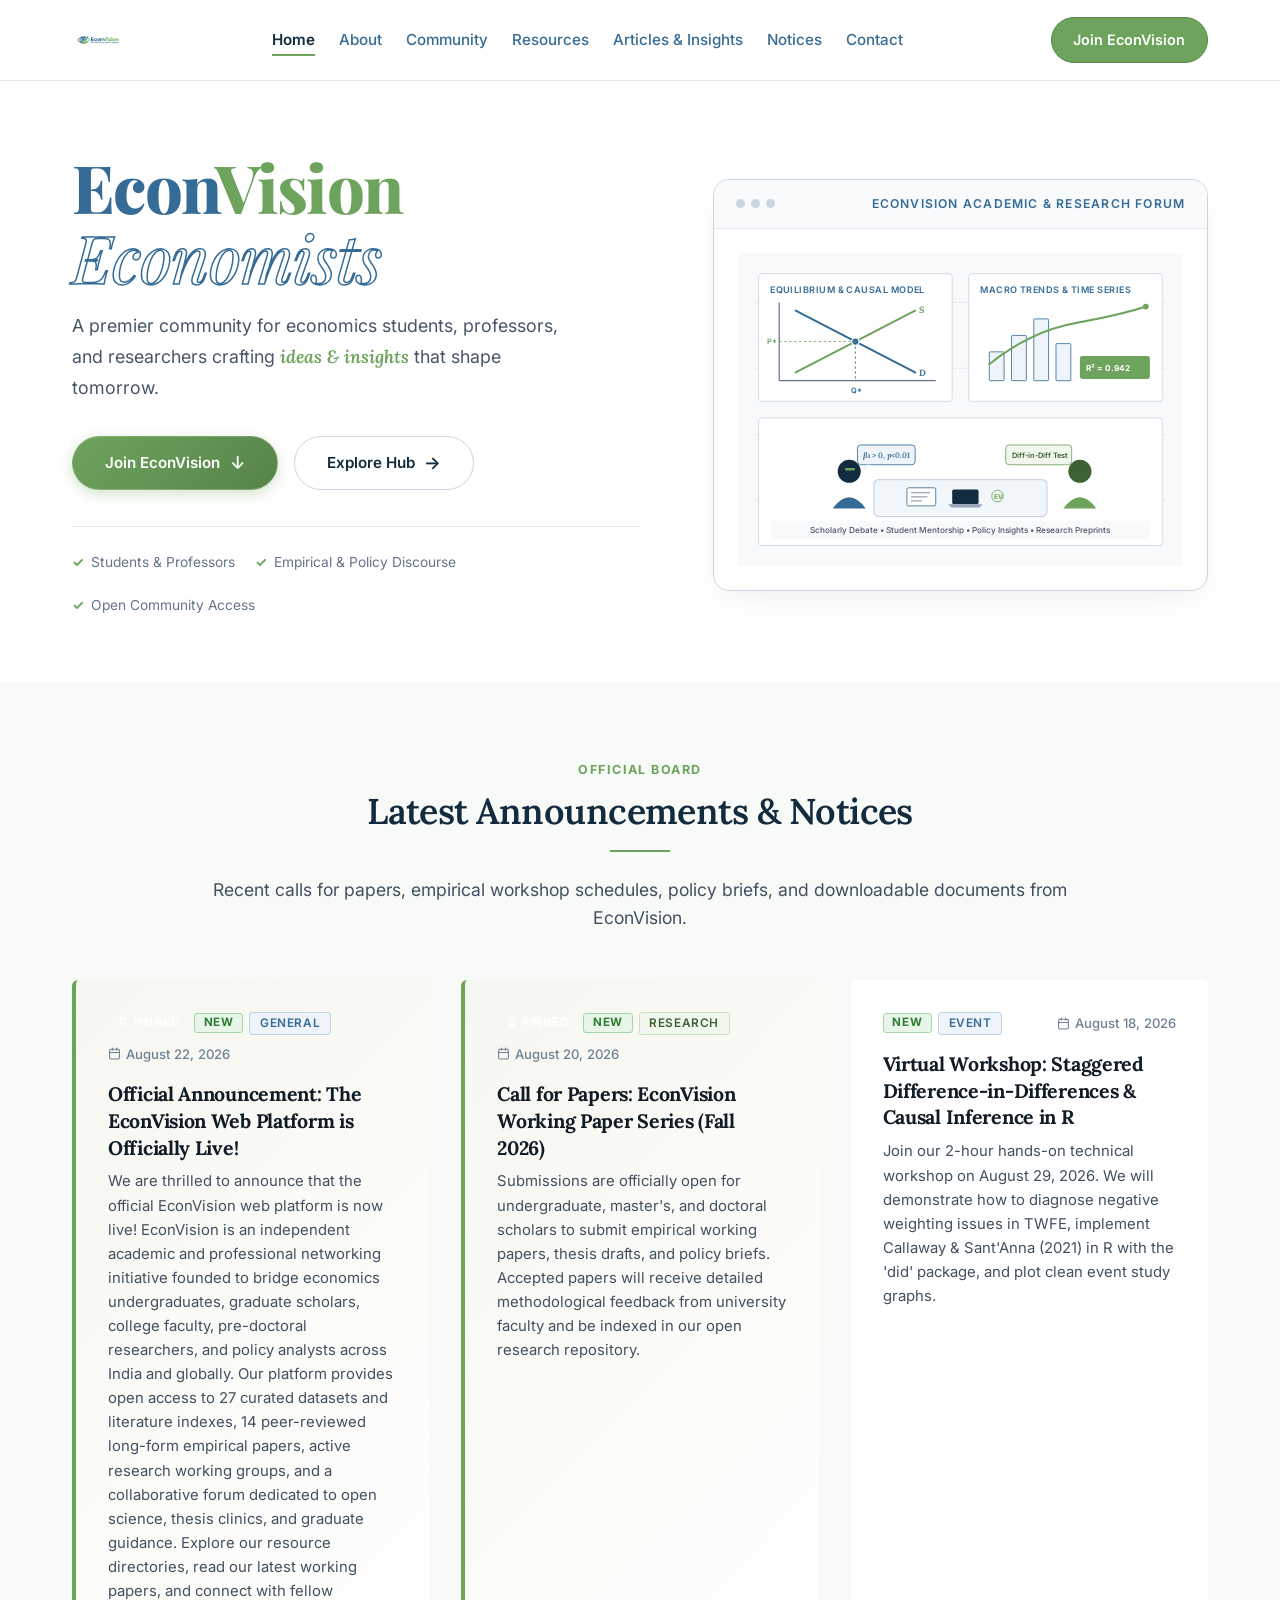
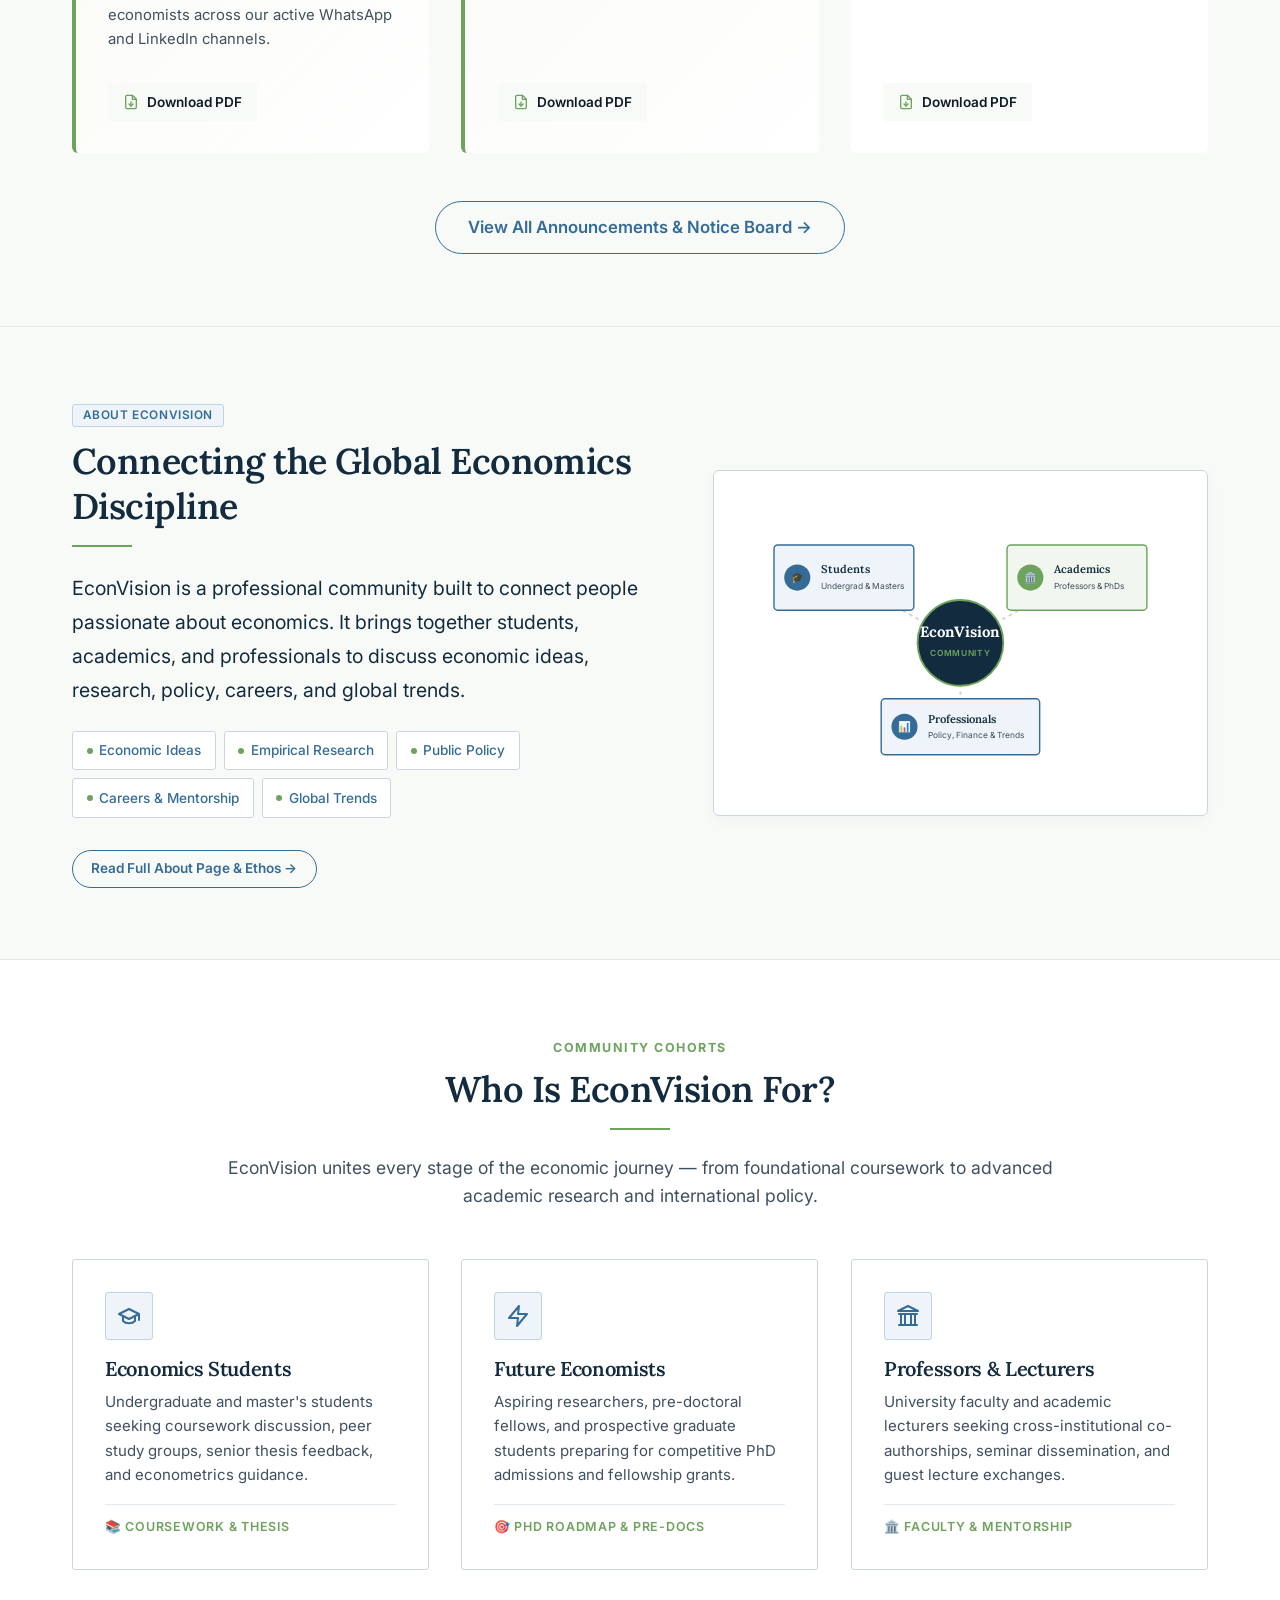
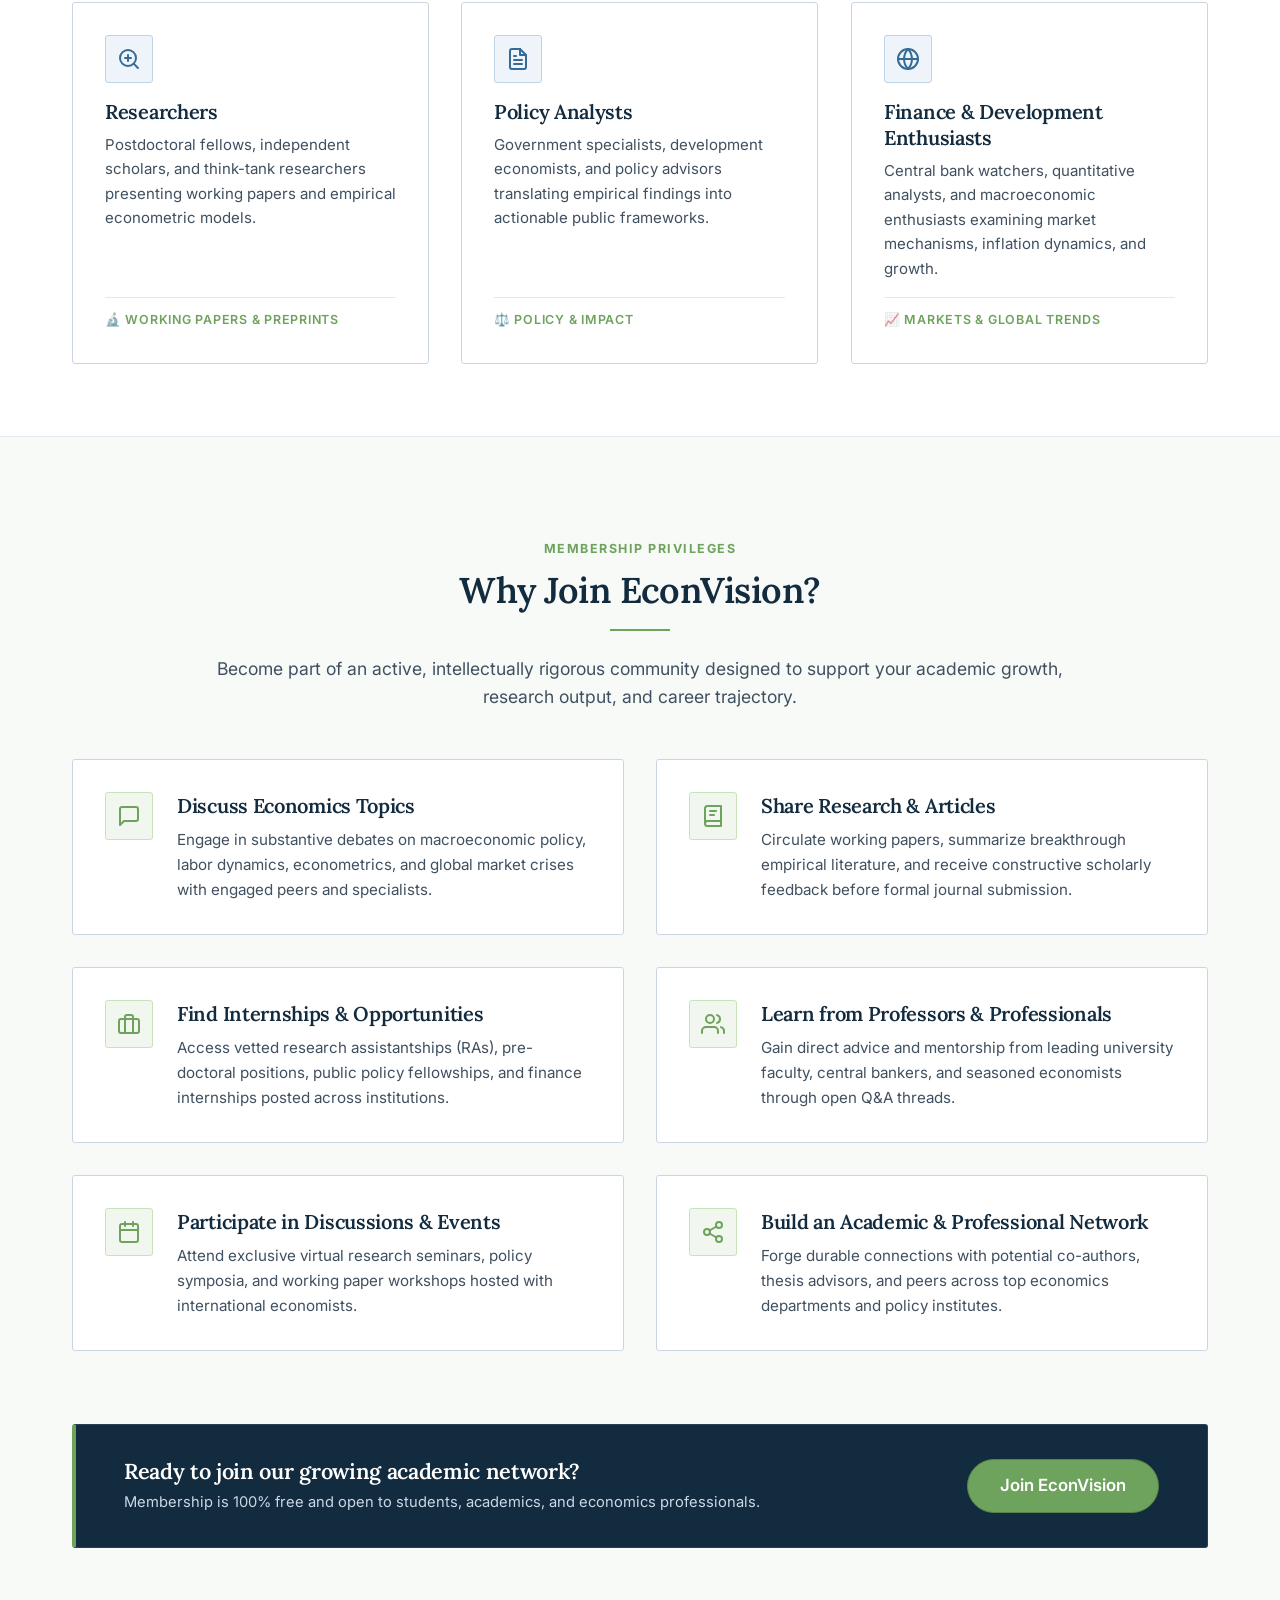
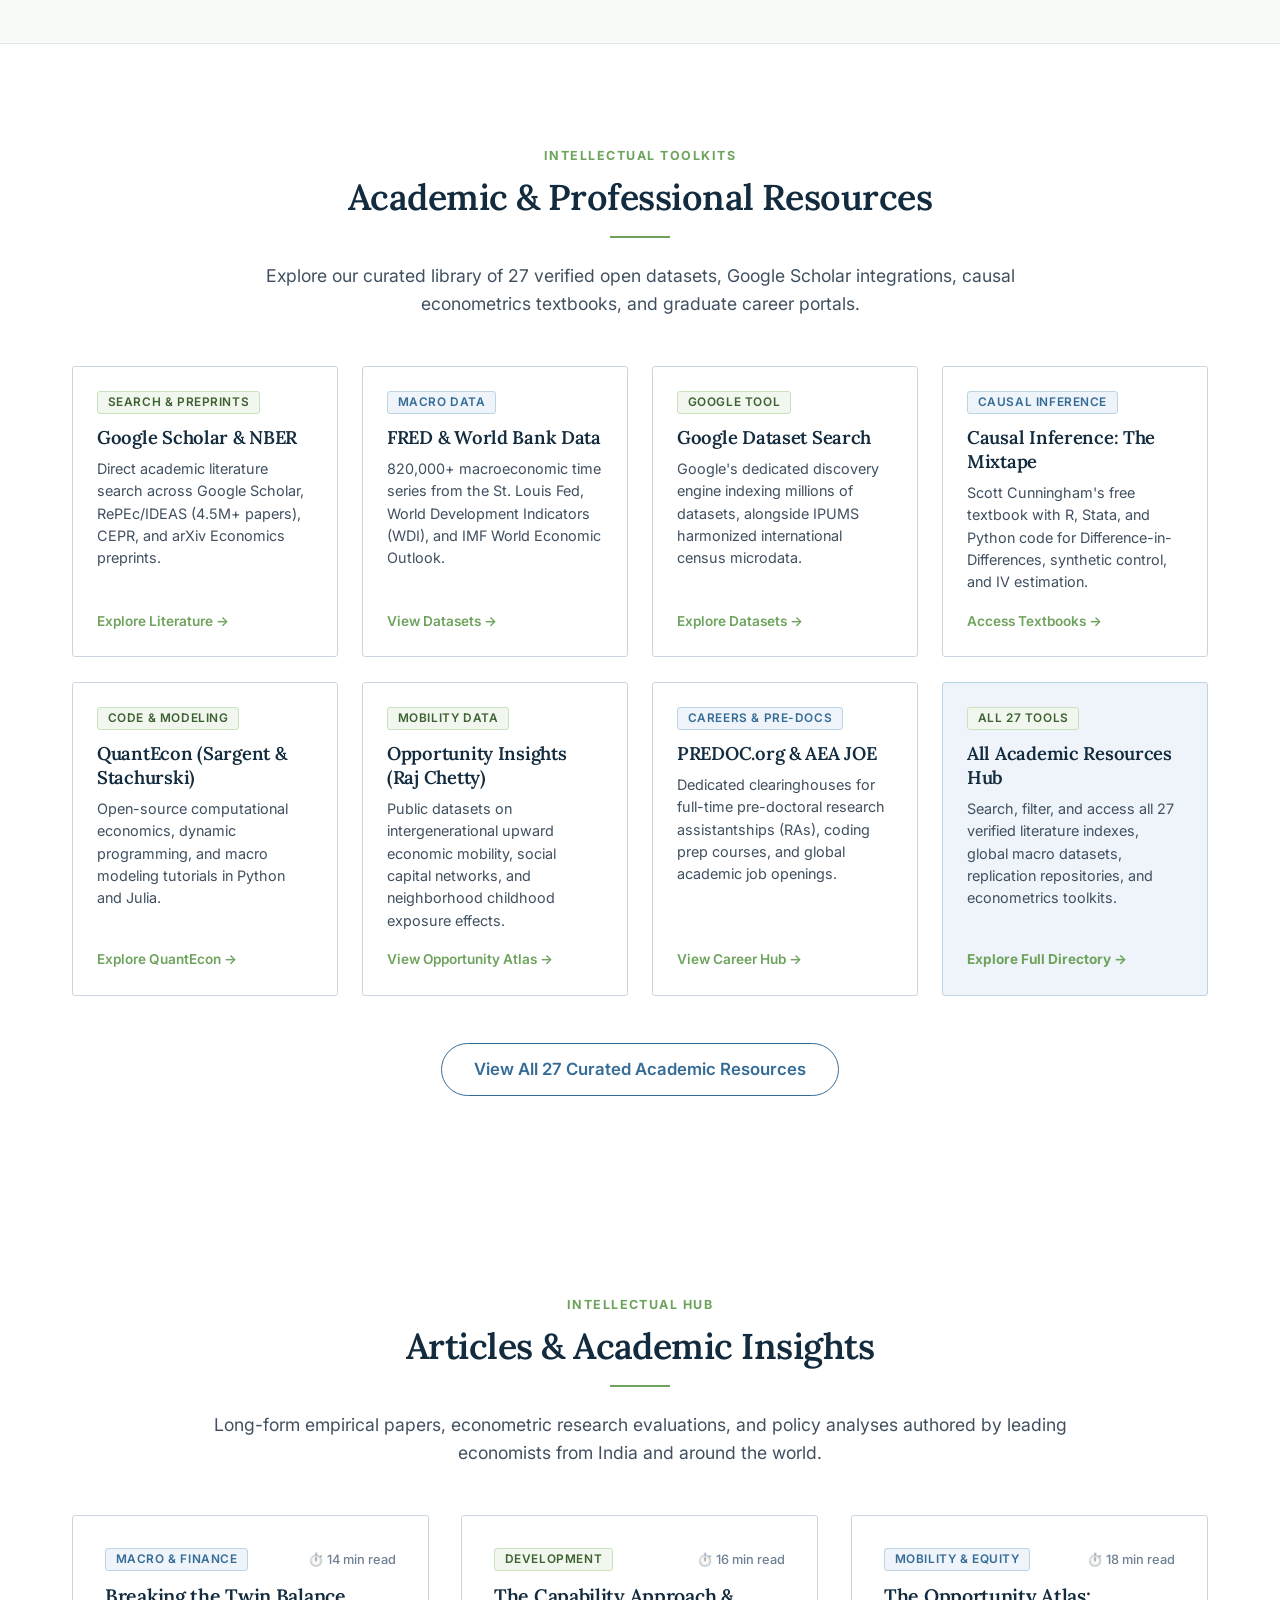
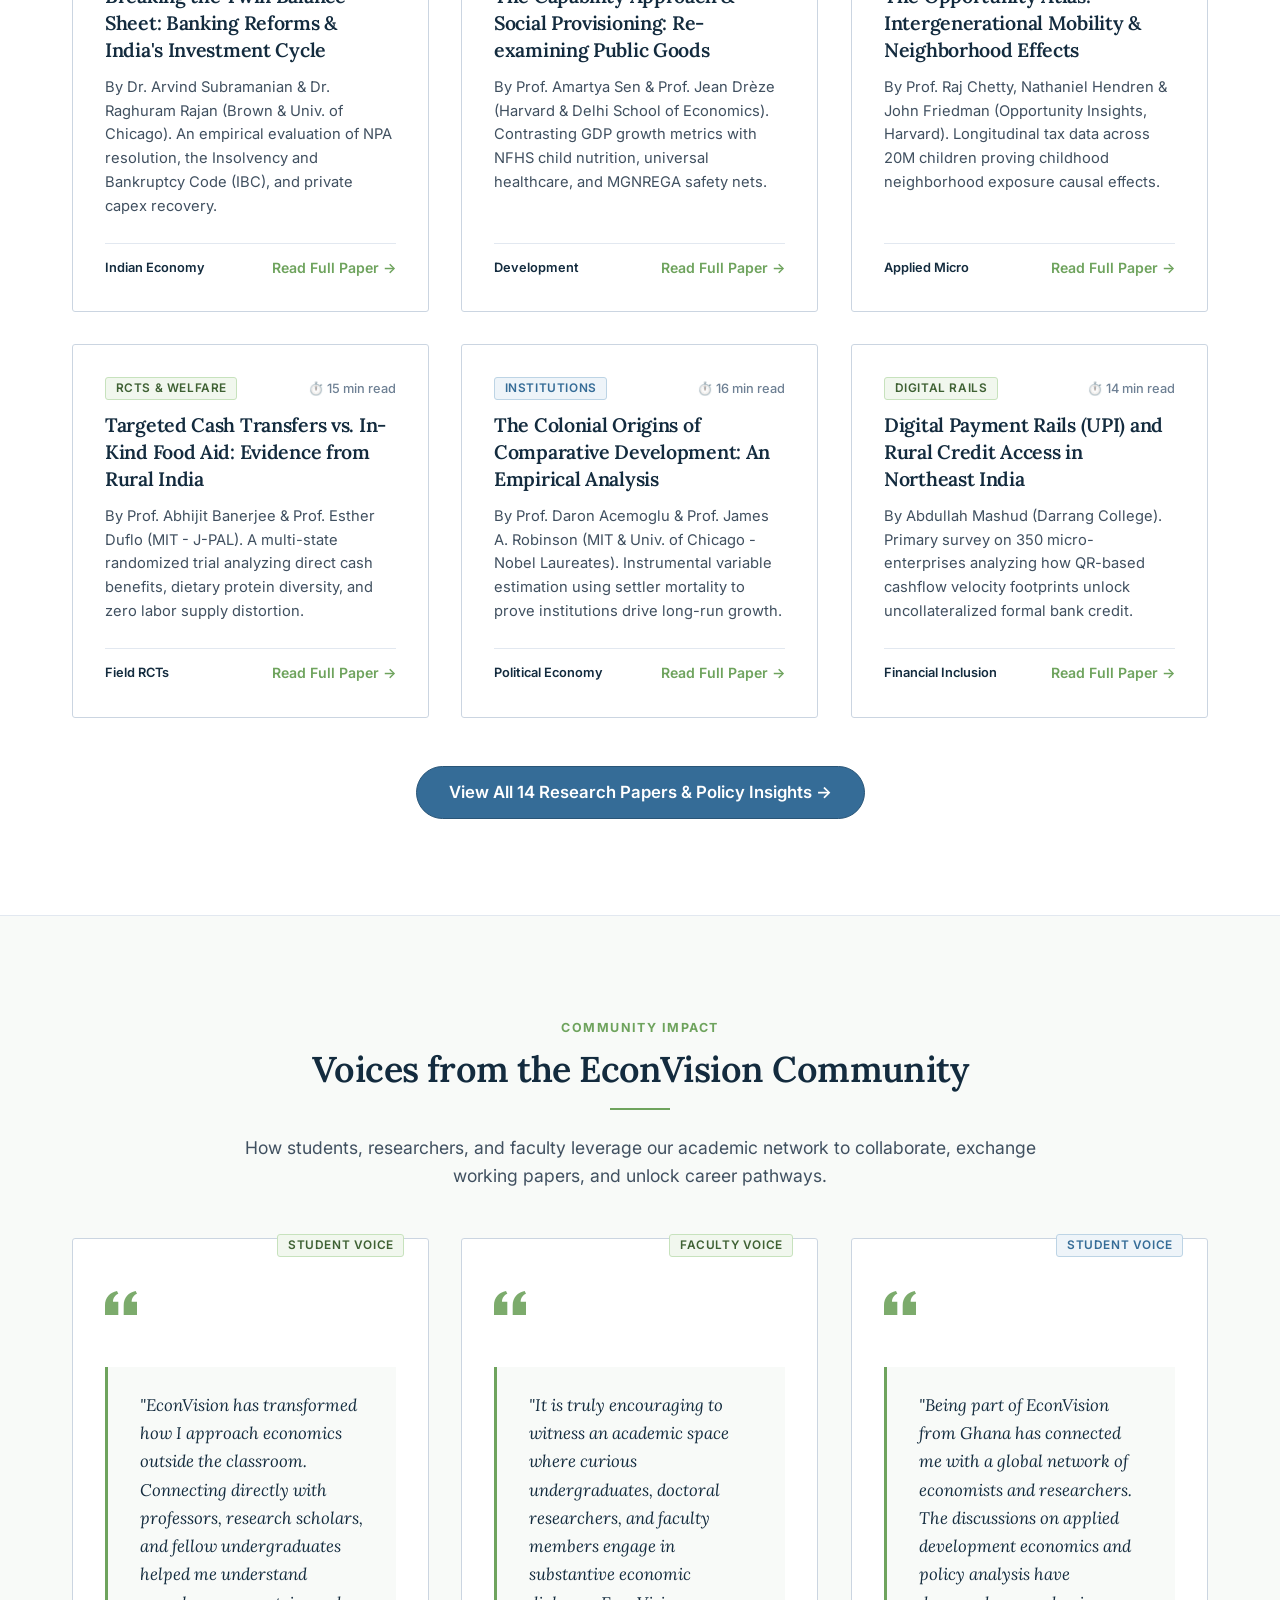
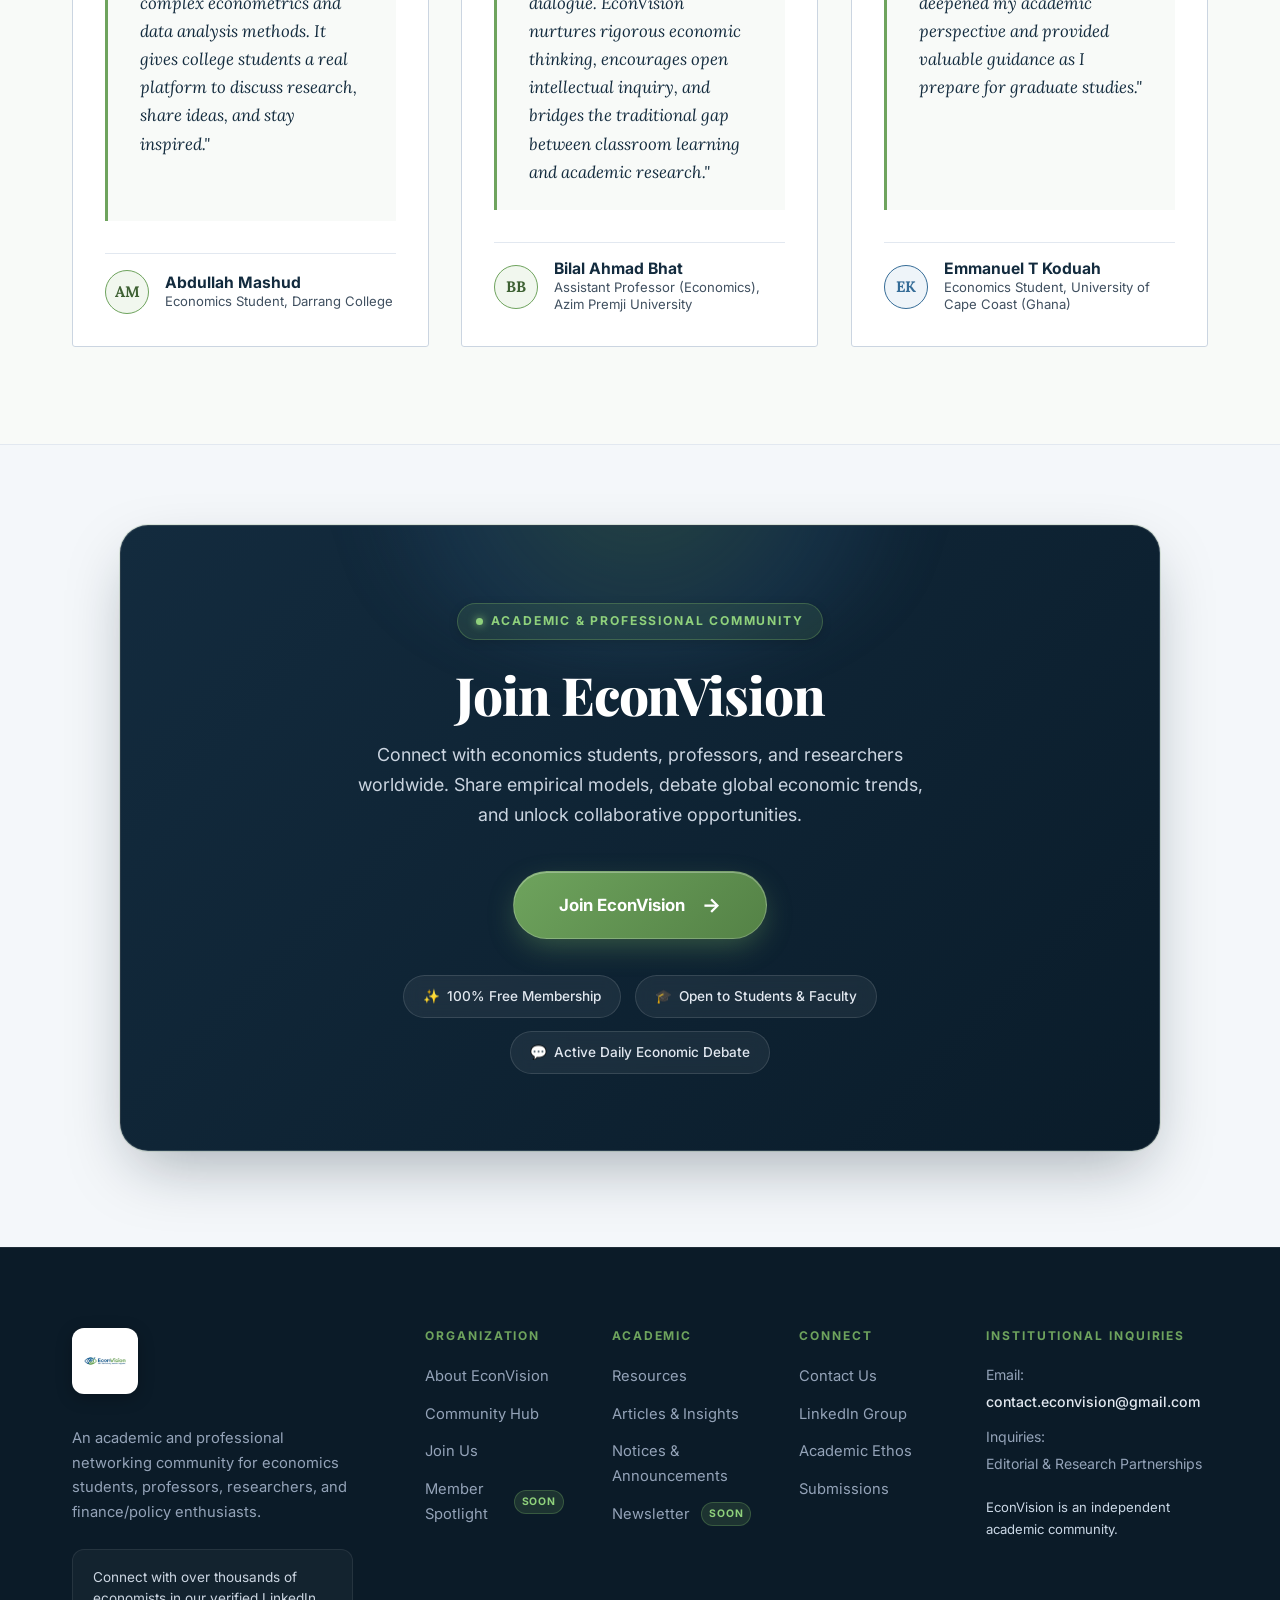
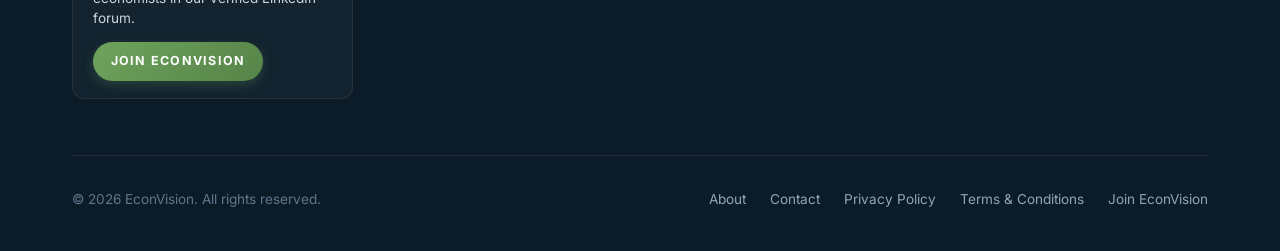
==== commit 199321b1: "Use logo-original.png everywhere across website header, footer, metadata, and favicons with fitted a" ====
--- a/index.html
+++ b/index.html
@@ -41,7 +41,7 @@
         "url": "https://econvision.vercel.app/",
         "logo": {
           "@type": "ImageObject",
-          "url": "https://econvision.vercel.app/logohome.jpeg",
+          "url": "https://econvision.vercel.app/logo-original.png",
           "caption": "EconVision Logo"
         },
         "description": "An academic and professional networking community for economics students, professors, researchers, and finance/policy enthusiasts.",
@@ -70,6 +70,11 @@
   }
   </script>
 
+  
+  <!-- Favicon / Tab Icon -->
+  <link rel="icon" type="image/jpeg" href="logo-original.png">
+  <link rel="shortcut icon" type="image/jpeg" href="logo-original.png">
+  <link rel="apple-touch-icon" href="logo-original.png">
   <link rel="stylesheet" href="css/main.css">
 </head>
 <body>
@@ -78,7 +83,7 @@
     <header class="site-header" id="mainHeader">
       <div class="header-container">
         <a href="index.html" class="brand-link" aria-label="EconVision - See the economy before it happens.">
-          <img src="logohome.jpeg" alt="EconVision Logo - See the economy before it happens" class="brand-logo-img">
+          <img src="logo-original.png" alt="EconVision Logo - See the economy before it happens" class="brand-logo-img">
         </a>
 
         <!-- Desktop Navigation -->
@@ -1024,7 +1029,7 @@
           <div class="footer-brand-col">
             <a href="index.html" class="footer-brand-link" aria-label="EconVision Home">
               <div class="footer-brand-logo-wrap">
-                <img src="logohome.jpeg" alt="EconVision Logo - See the economy before it happens" class="footer-brand-logo-img">
+                <img src="logo-original.png" alt="EconVision Logo - See the economy before it happens" class="footer-brand-logo-img">
               </div>
             </a>
             <p class="footer-description">
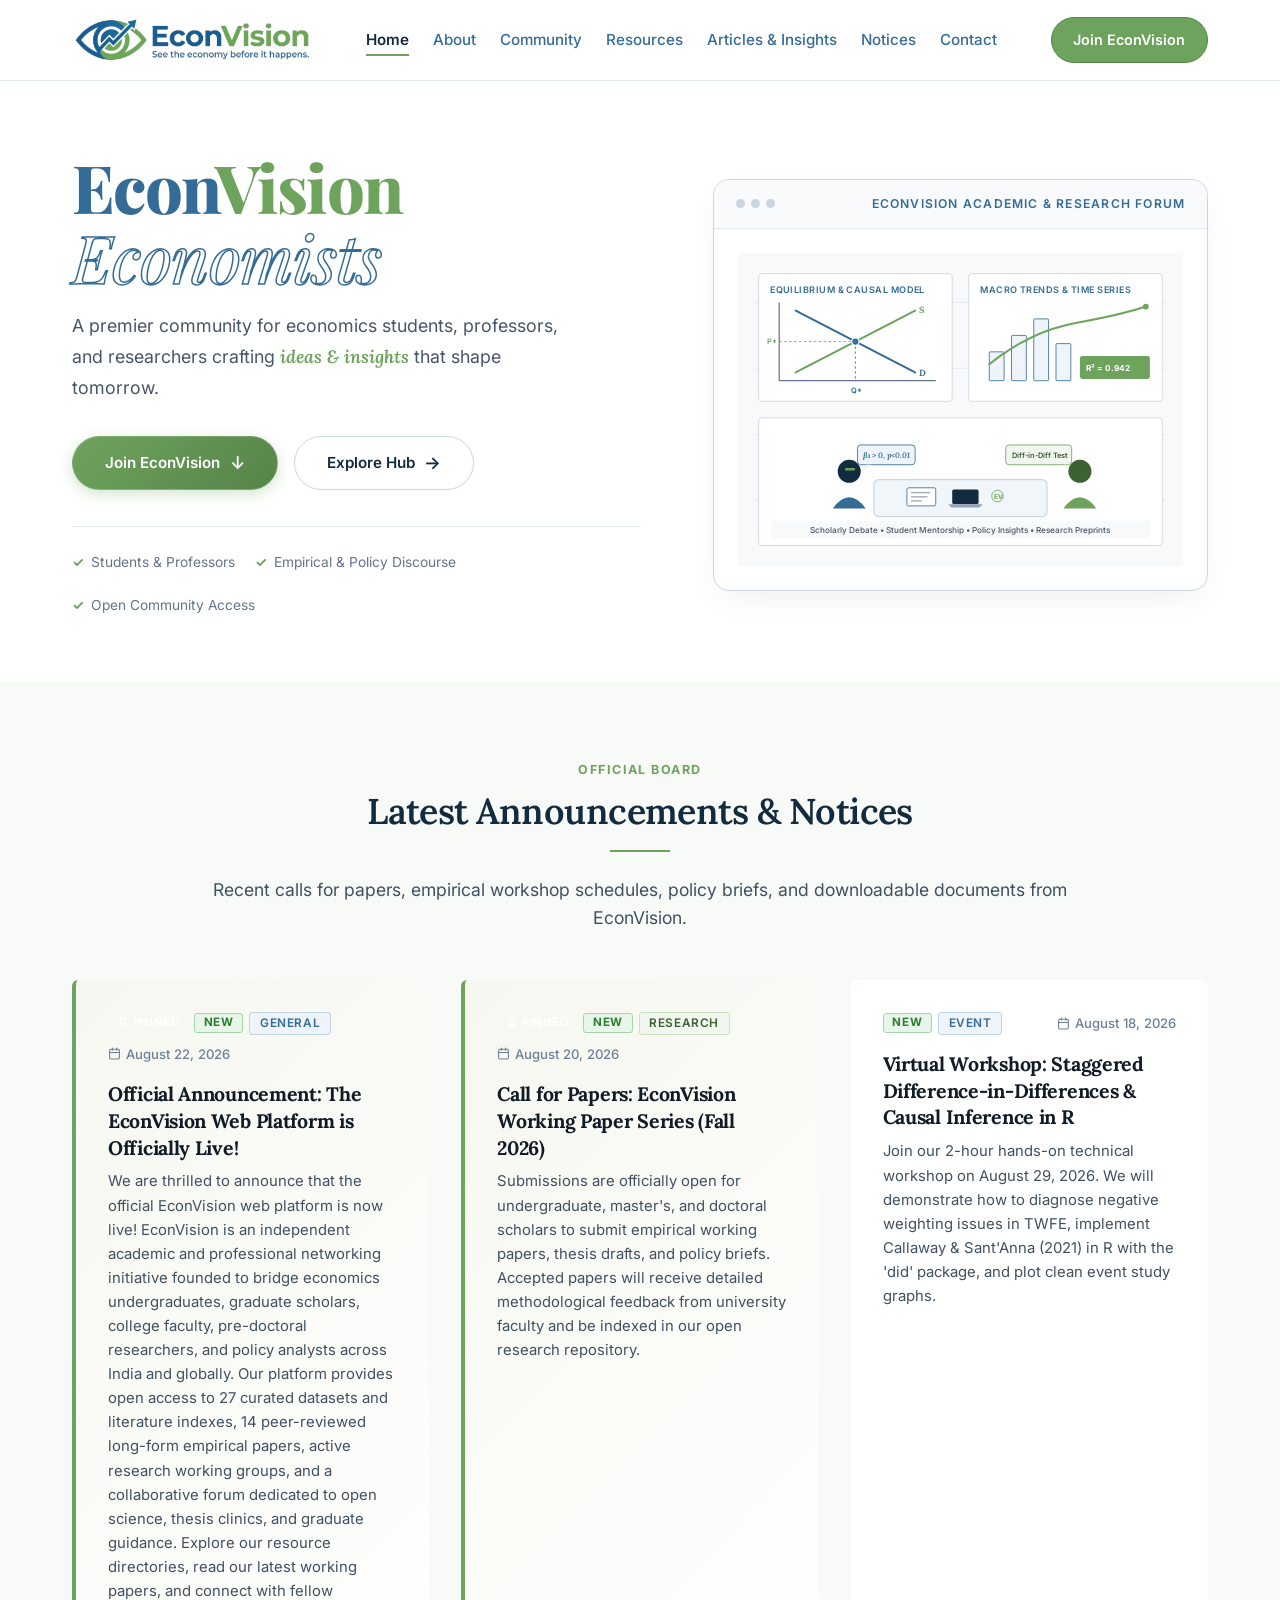
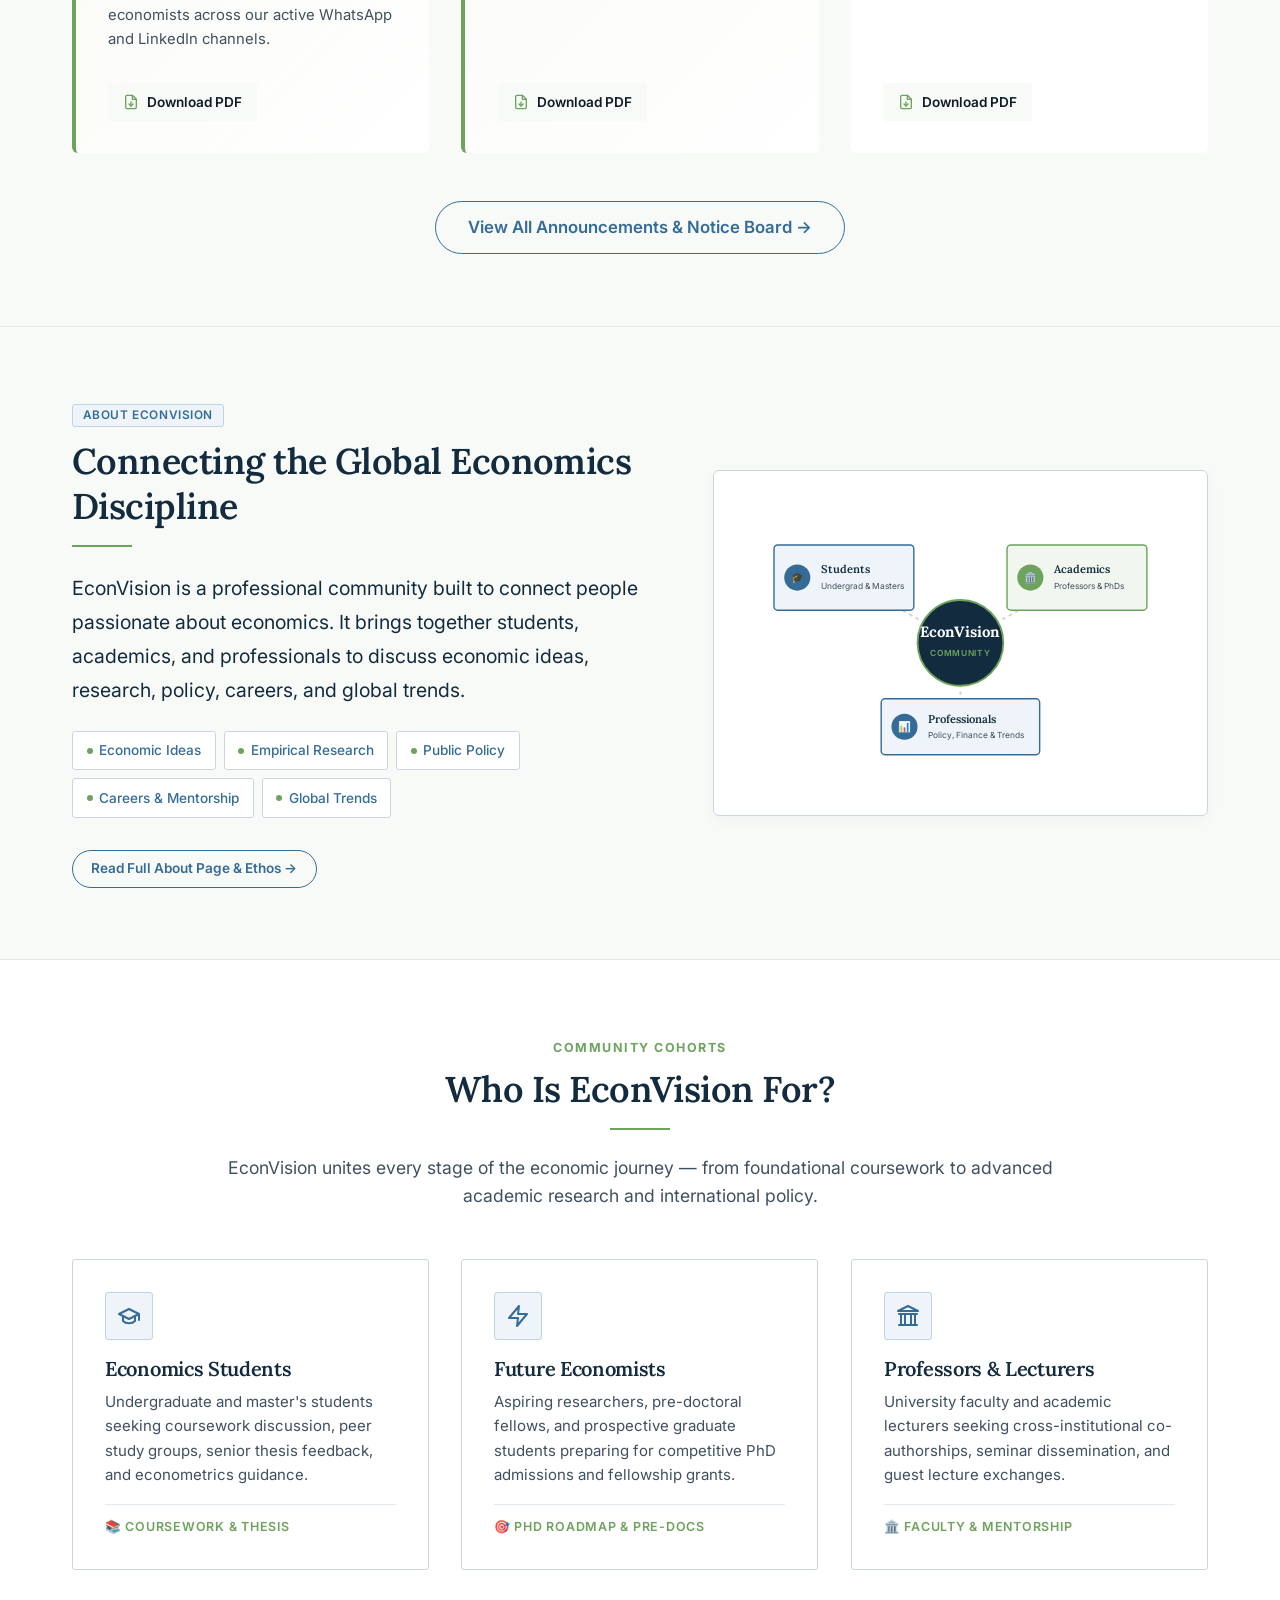
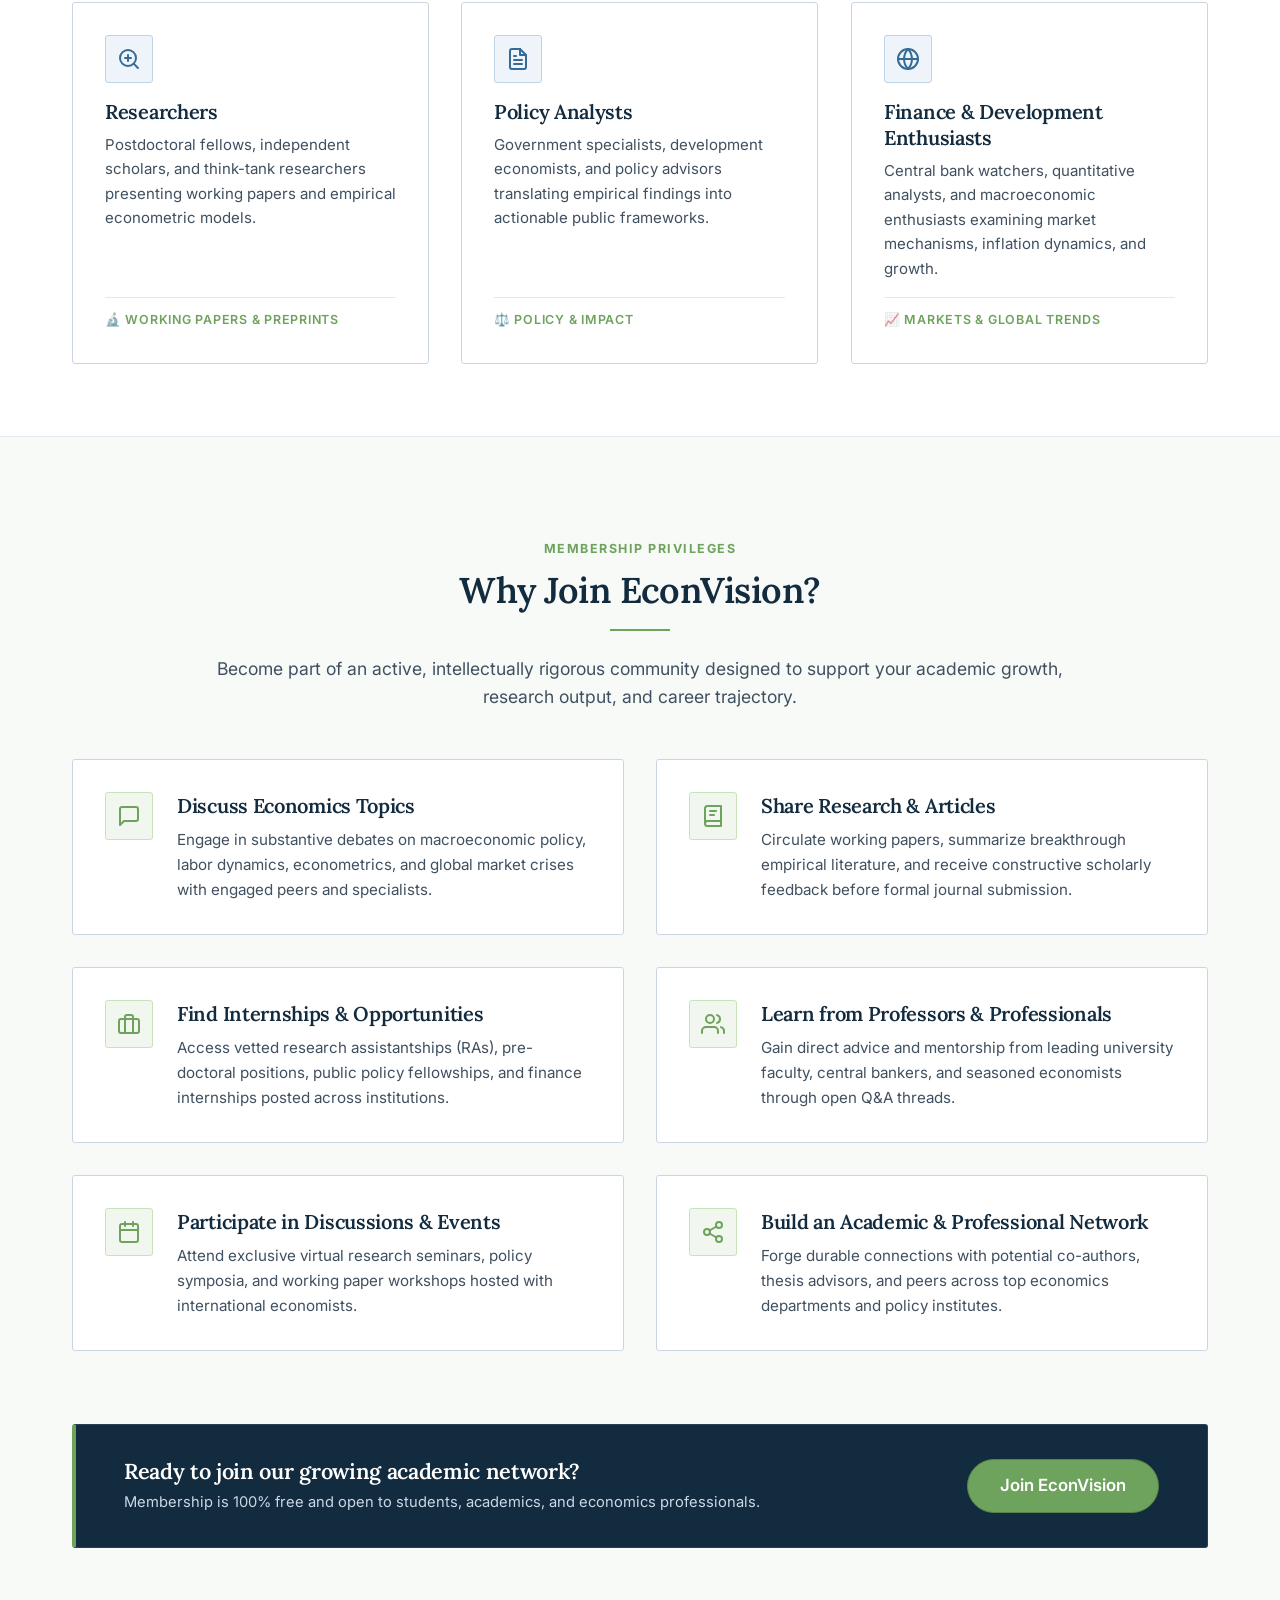
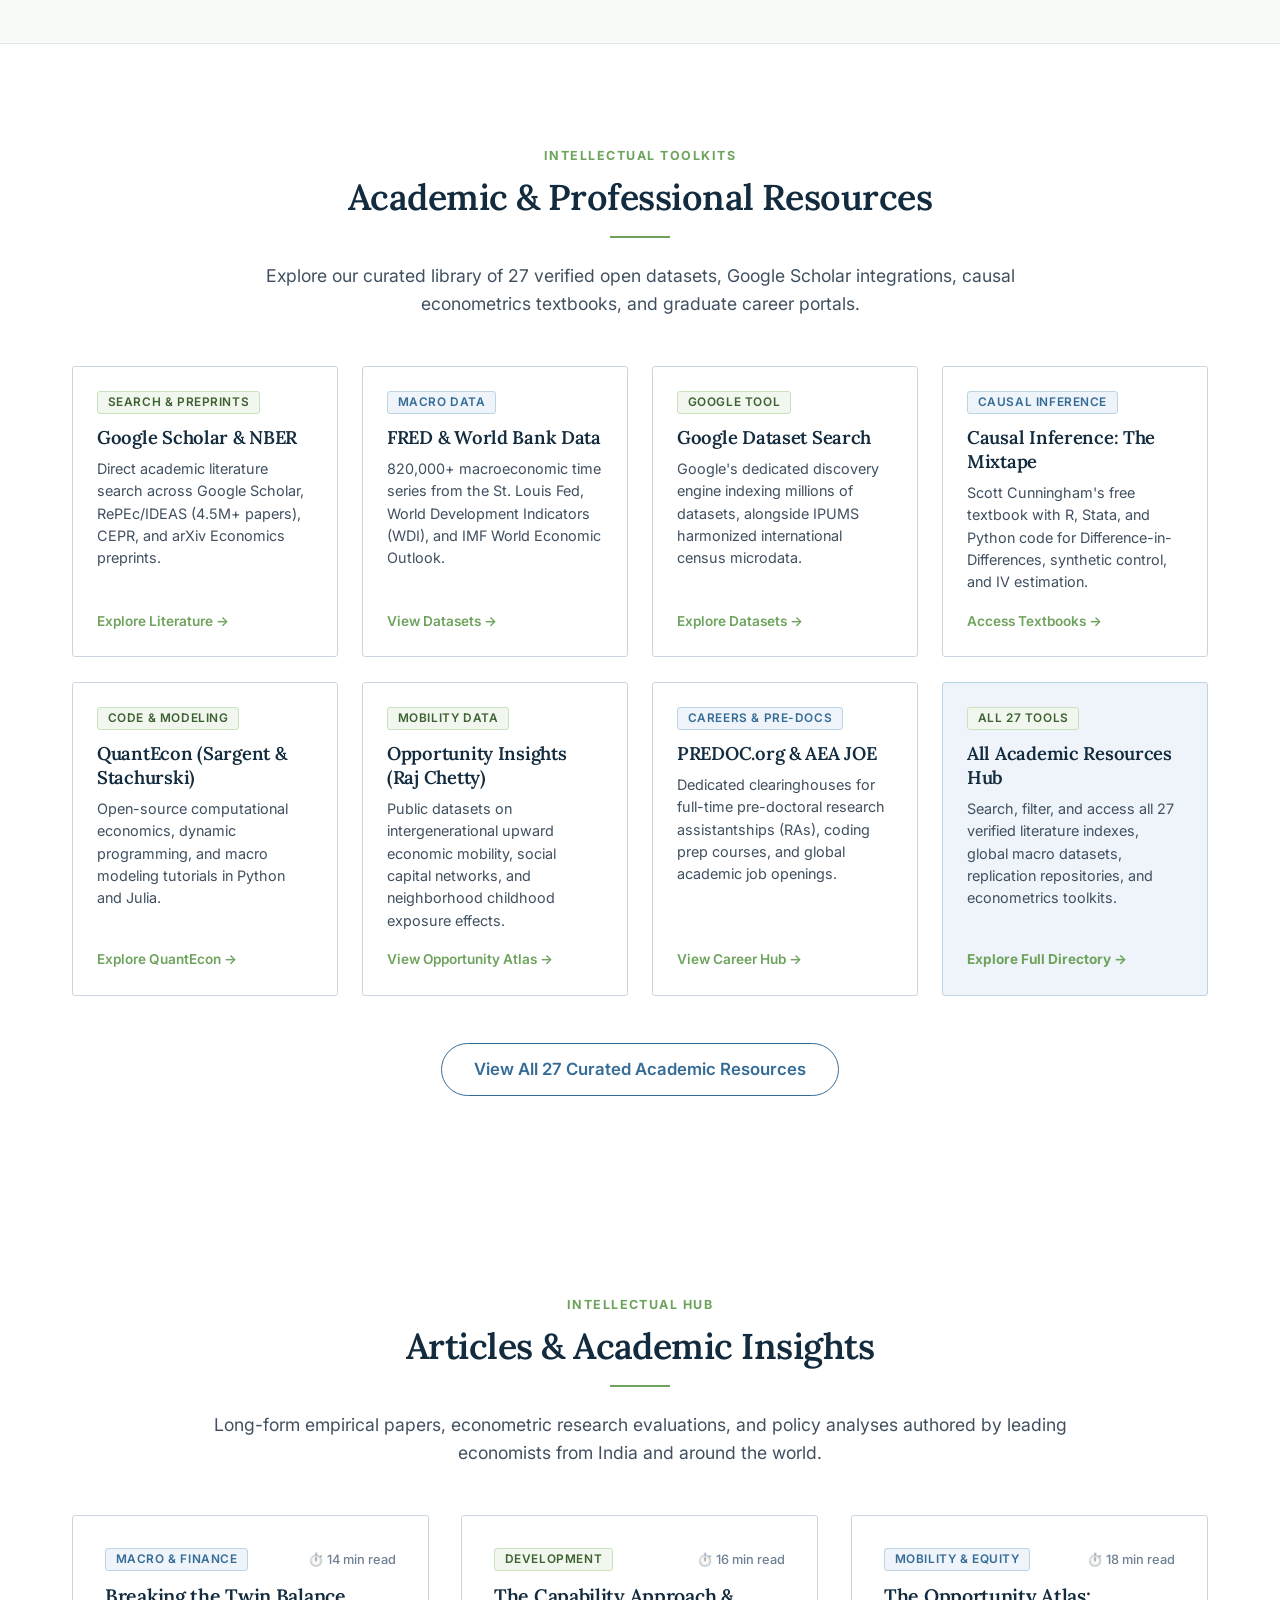
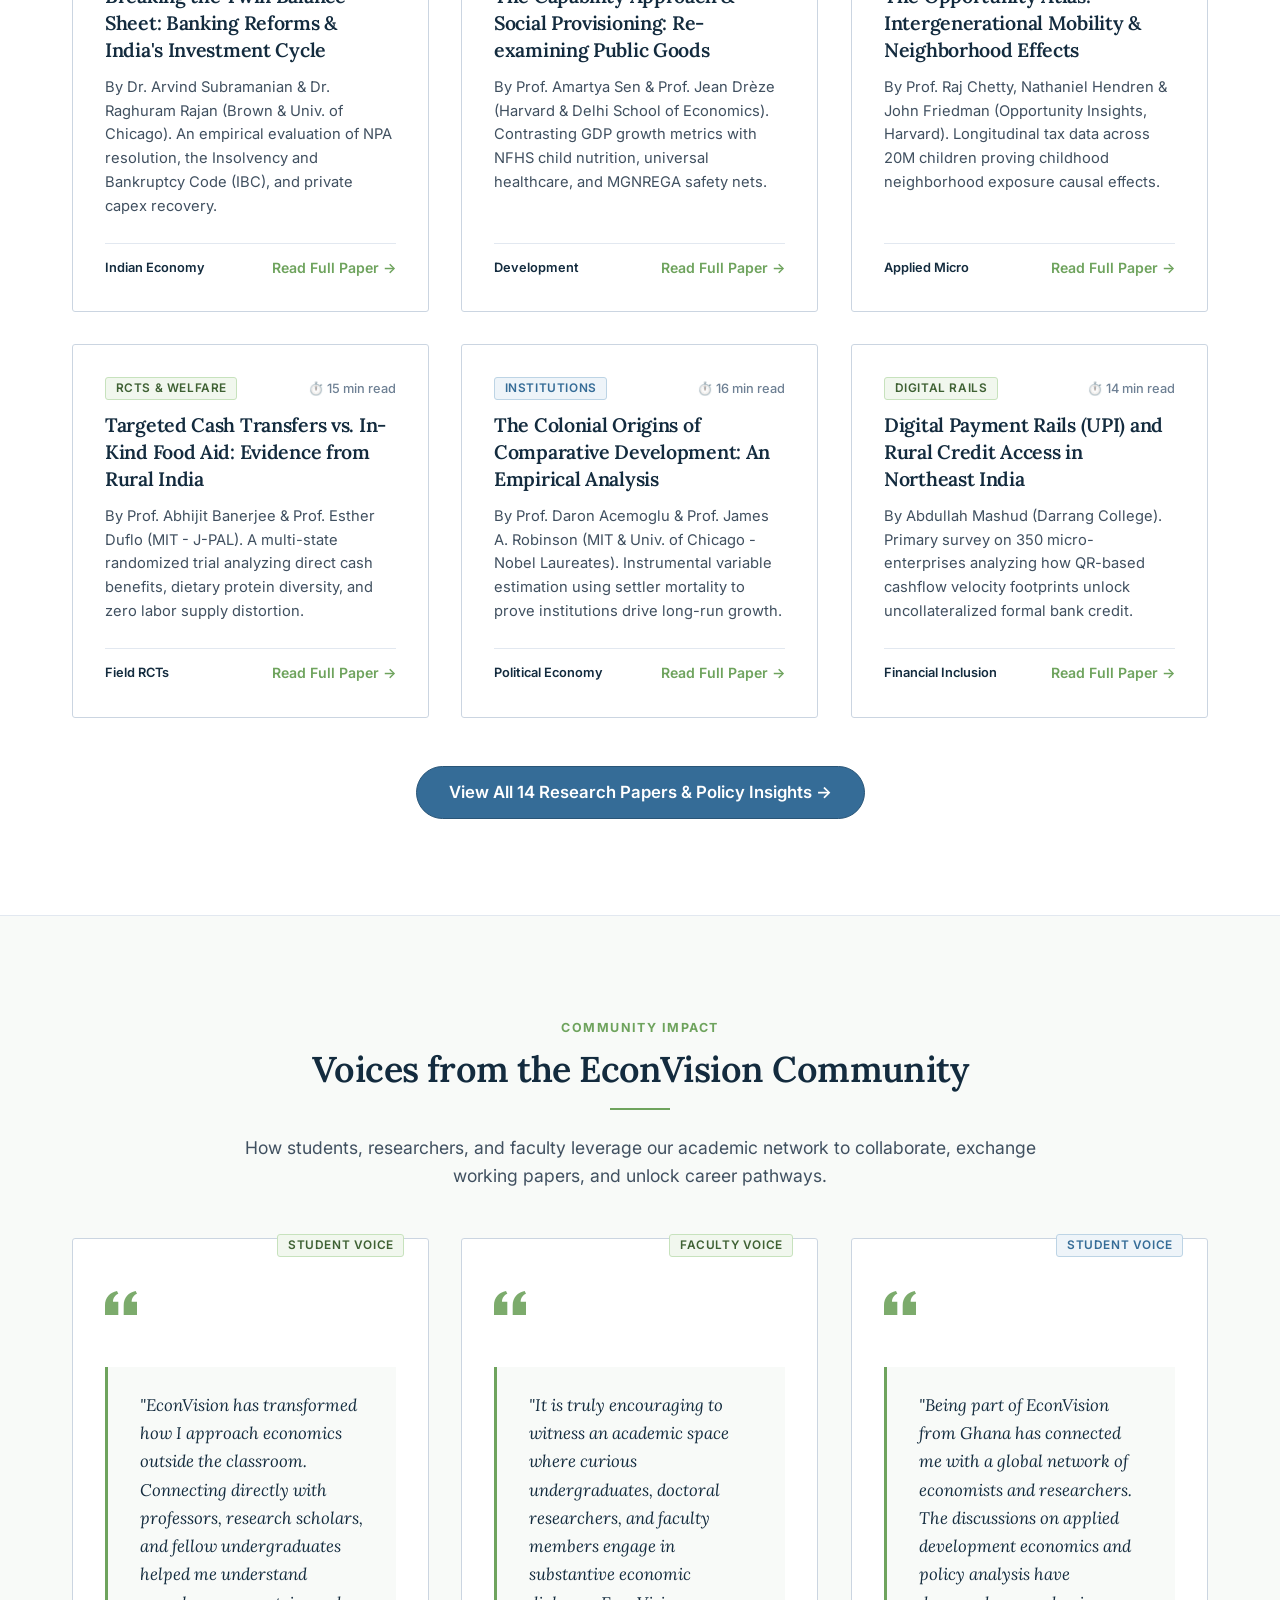
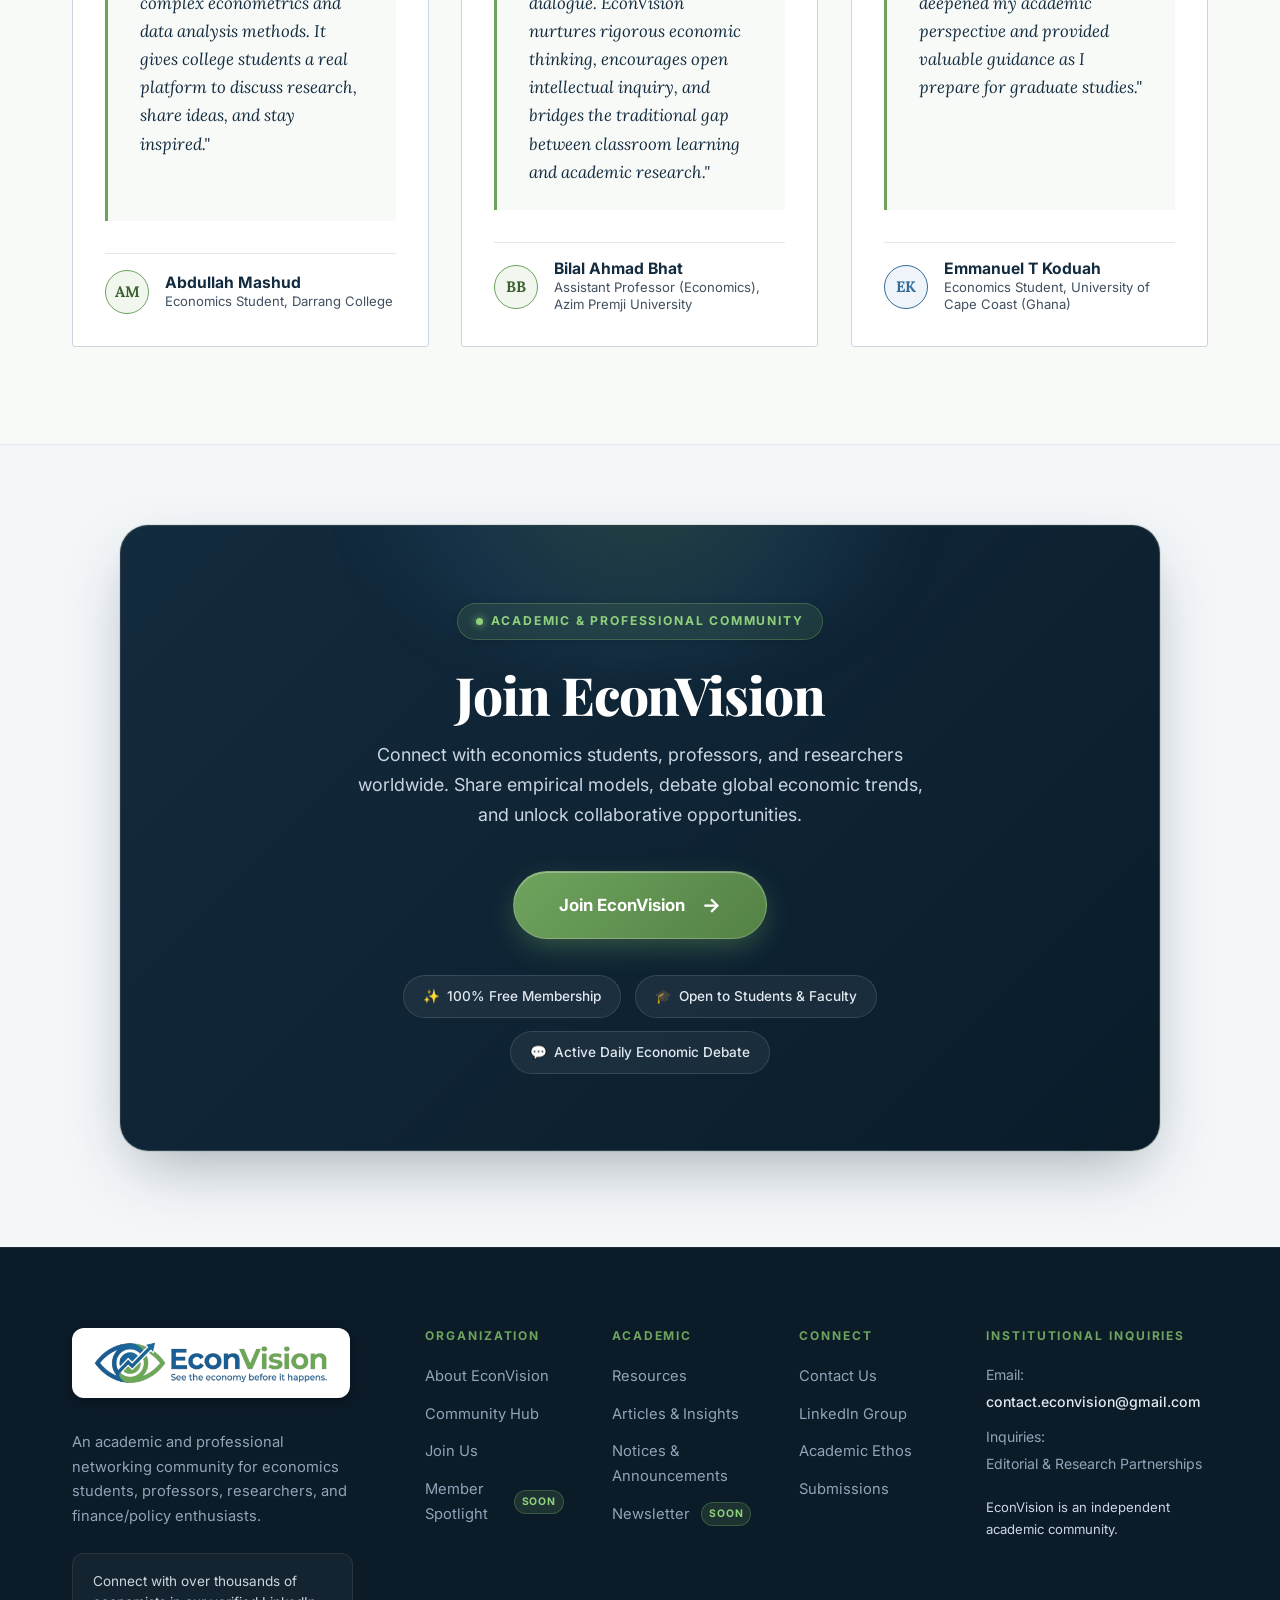
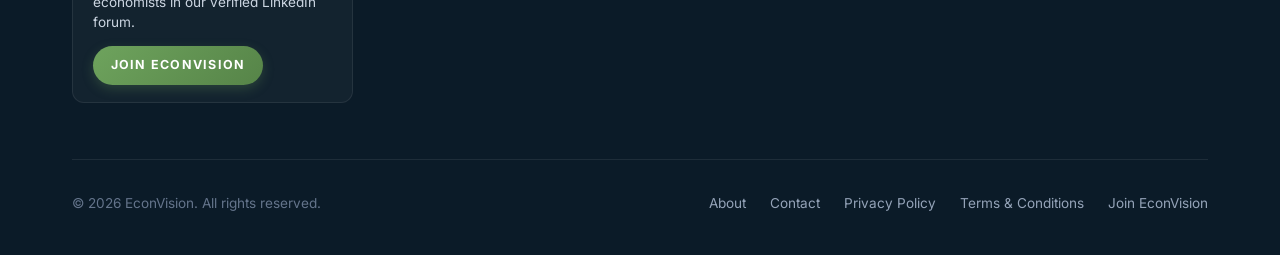
==== commit 01ea1a64: "Update browser tab favicon to up.jpeg emblem across all HTML pages" ====
--- a/index.html
+++ b/index.html
@@ -72,9 +72,9 @@
 
   
   <!-- Favicon / Tab Icon -->
-  <link rel="icon" type="image/jpeg" href="logo-original.png">
+  <link rel="icon" type="image/jpeg" href="up.jpeg">
   <link rel="shortcut icon" type="image/jpeg" href="logo-original.png">
-  <link rel="apple-touch-icon" href="logo-original.png">
+  <link rel="apple-touch-icon" href="up.jpeg">
   <link rel="stylesheet" href="css/main.css">
 </head>
 <body>
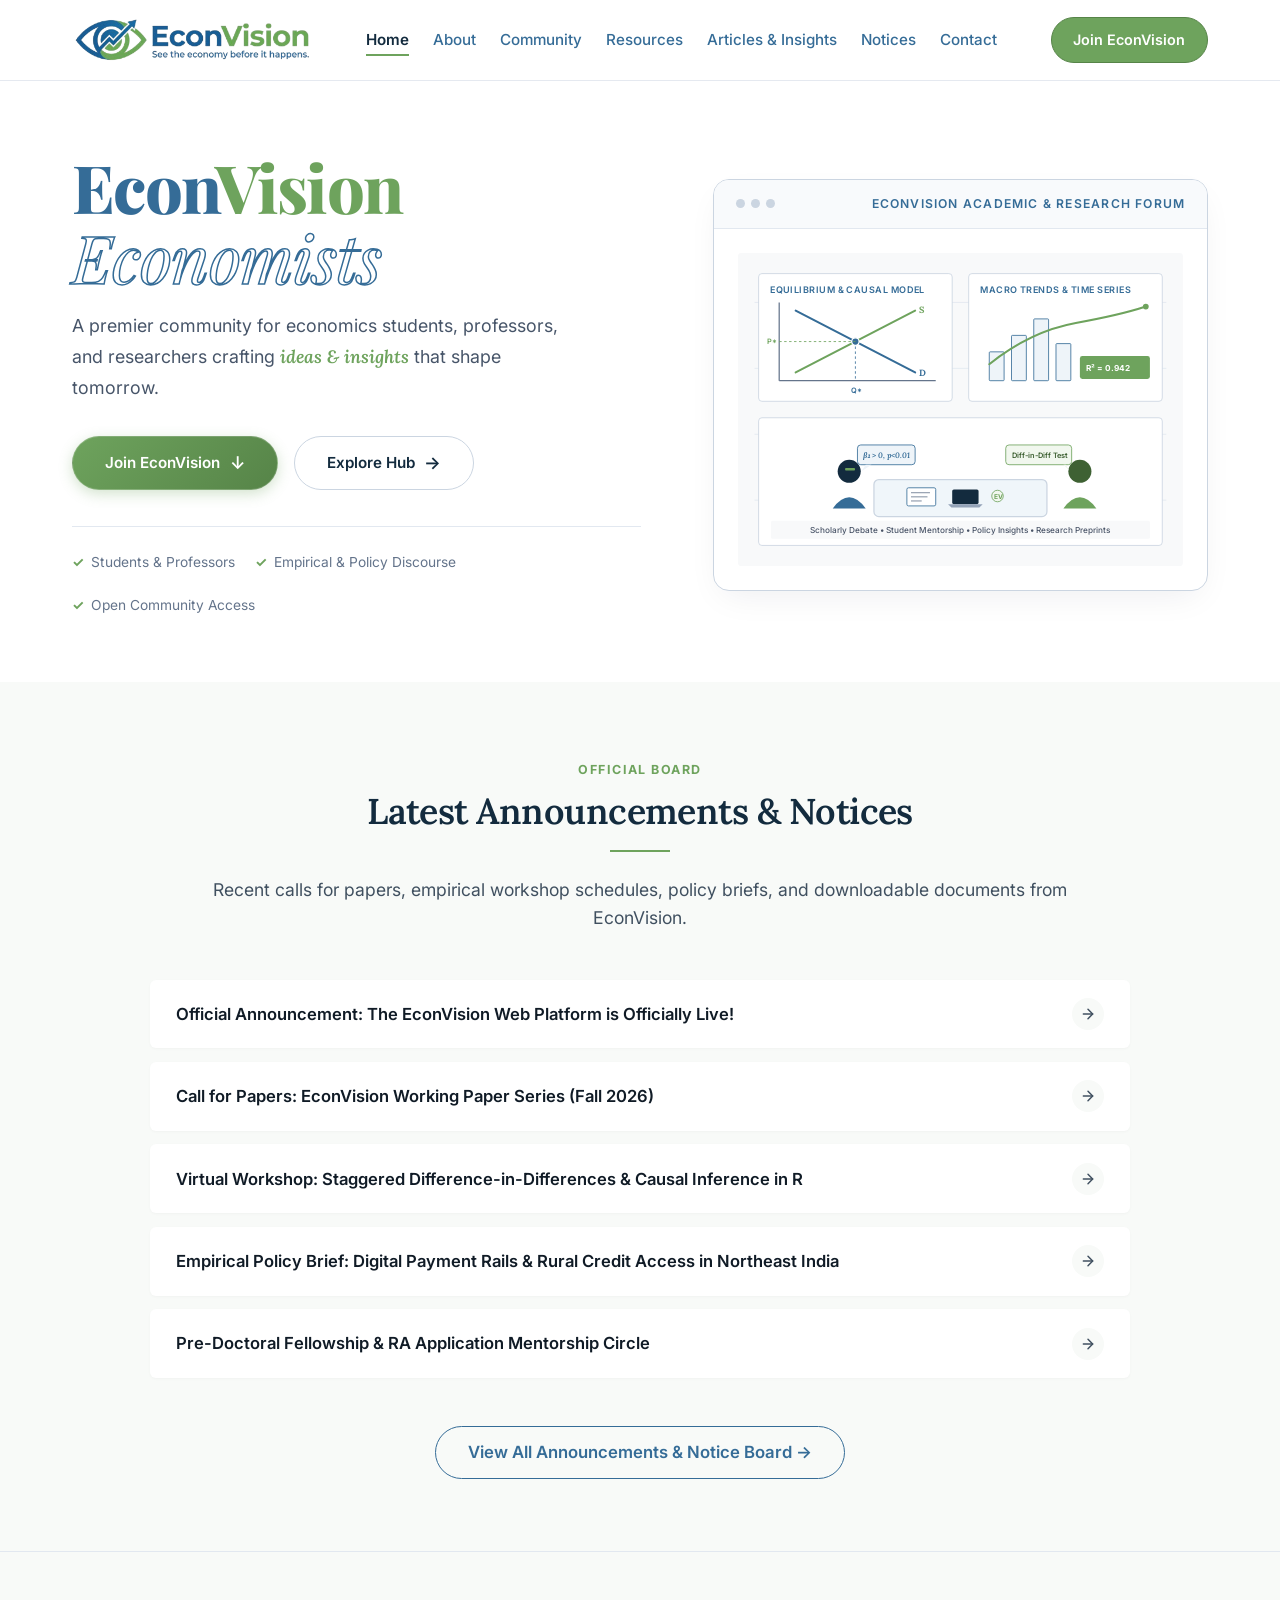
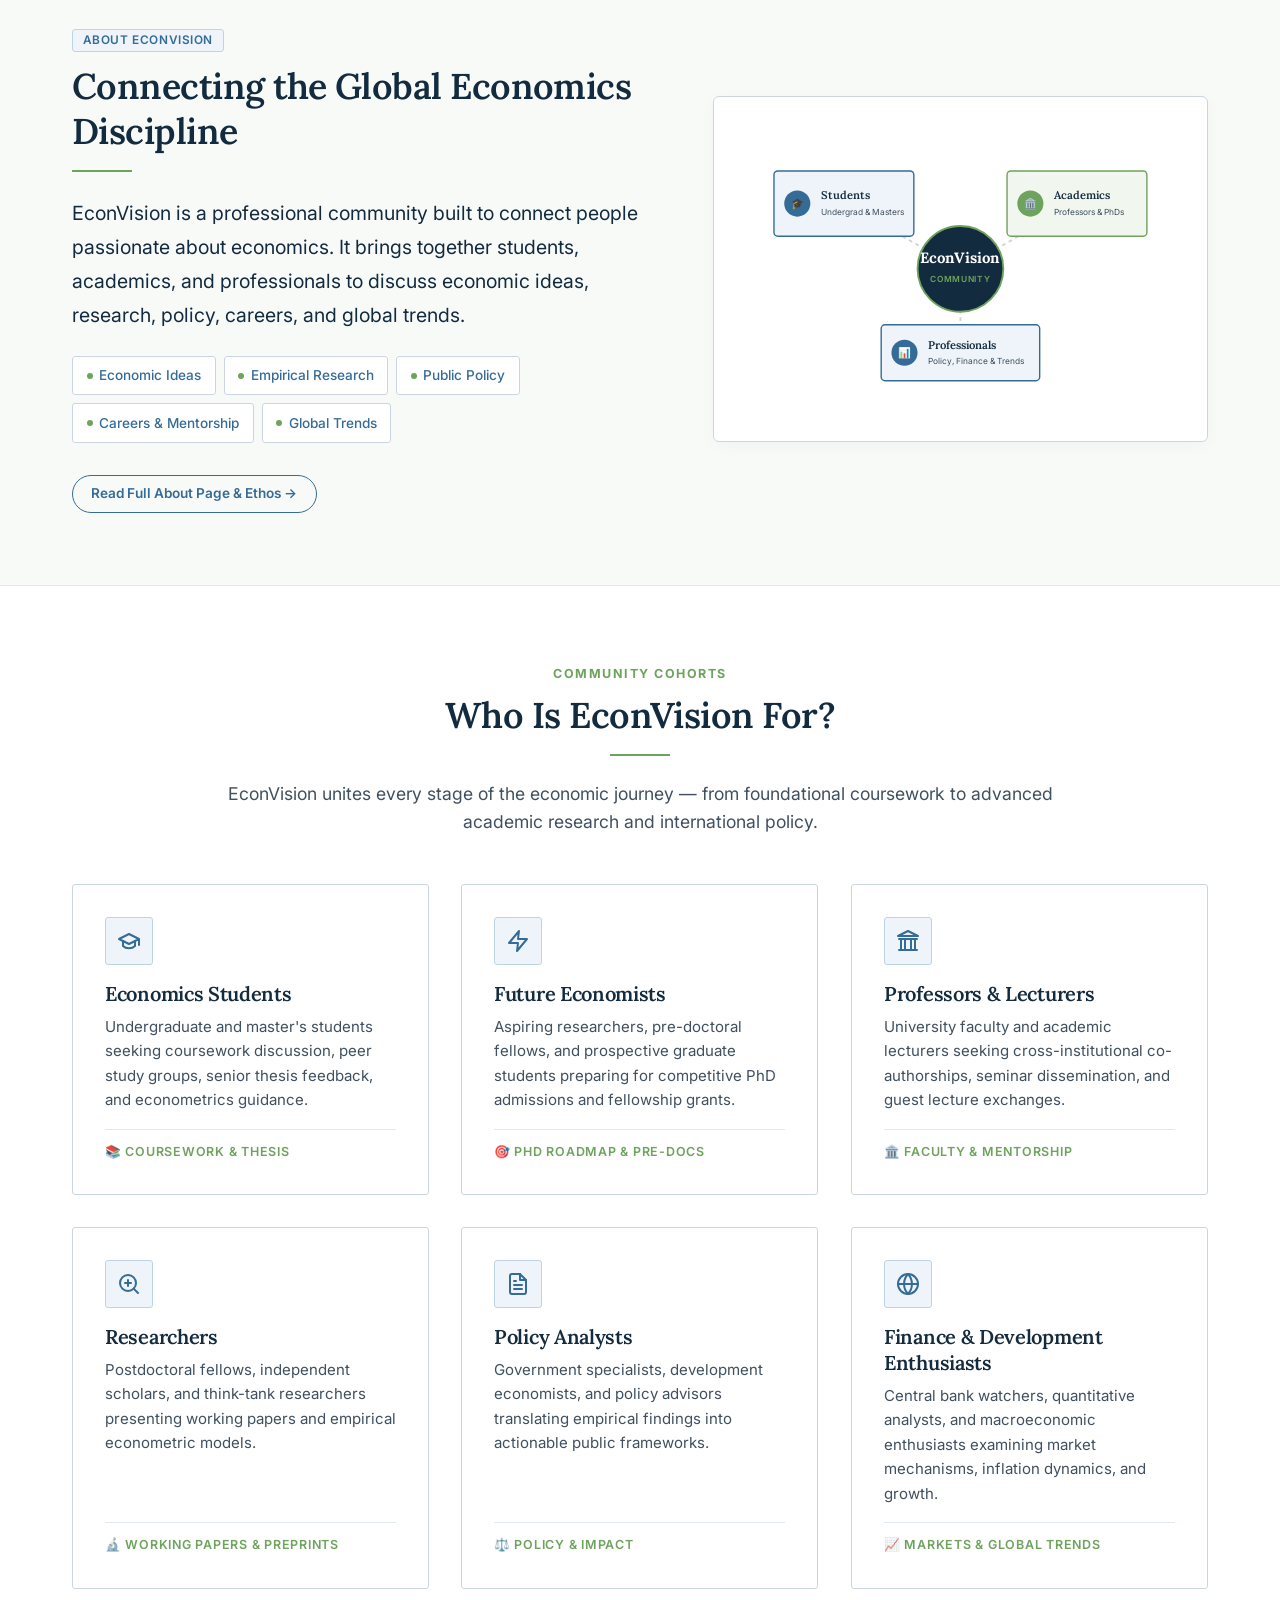
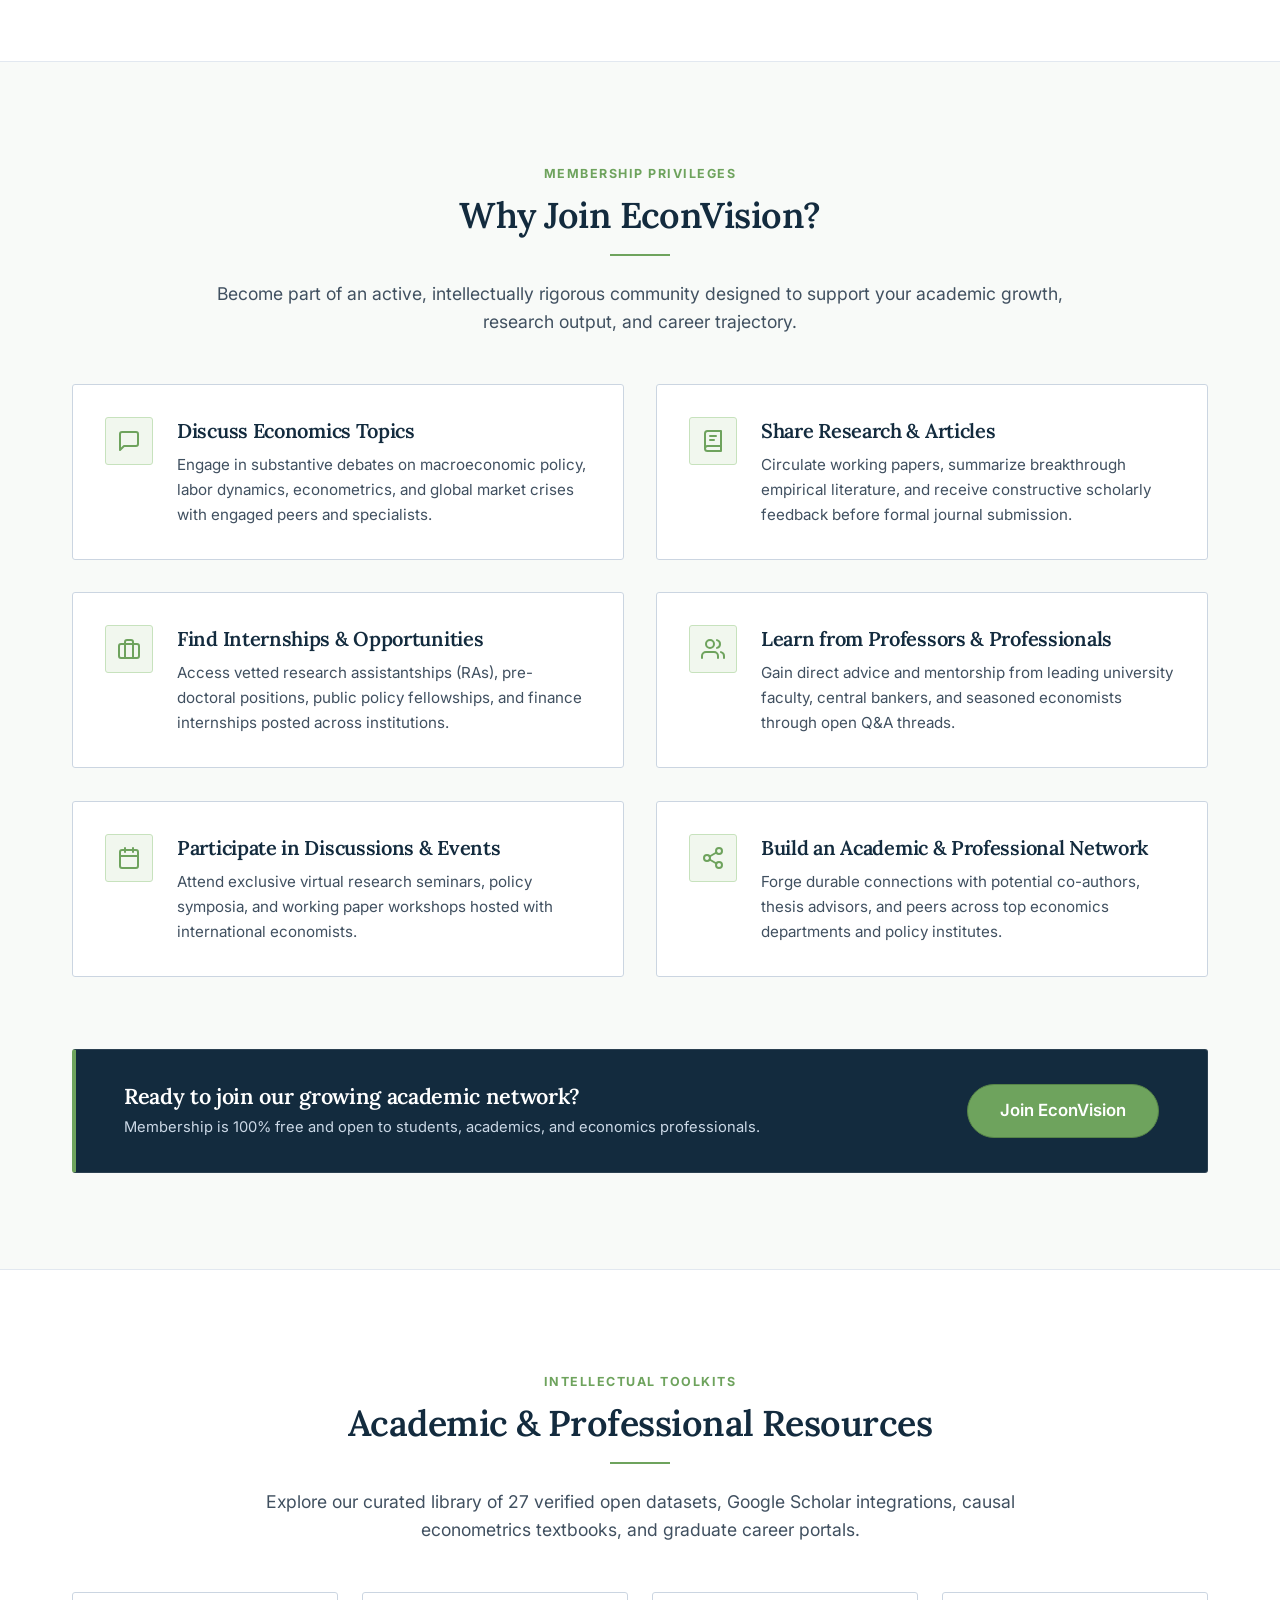
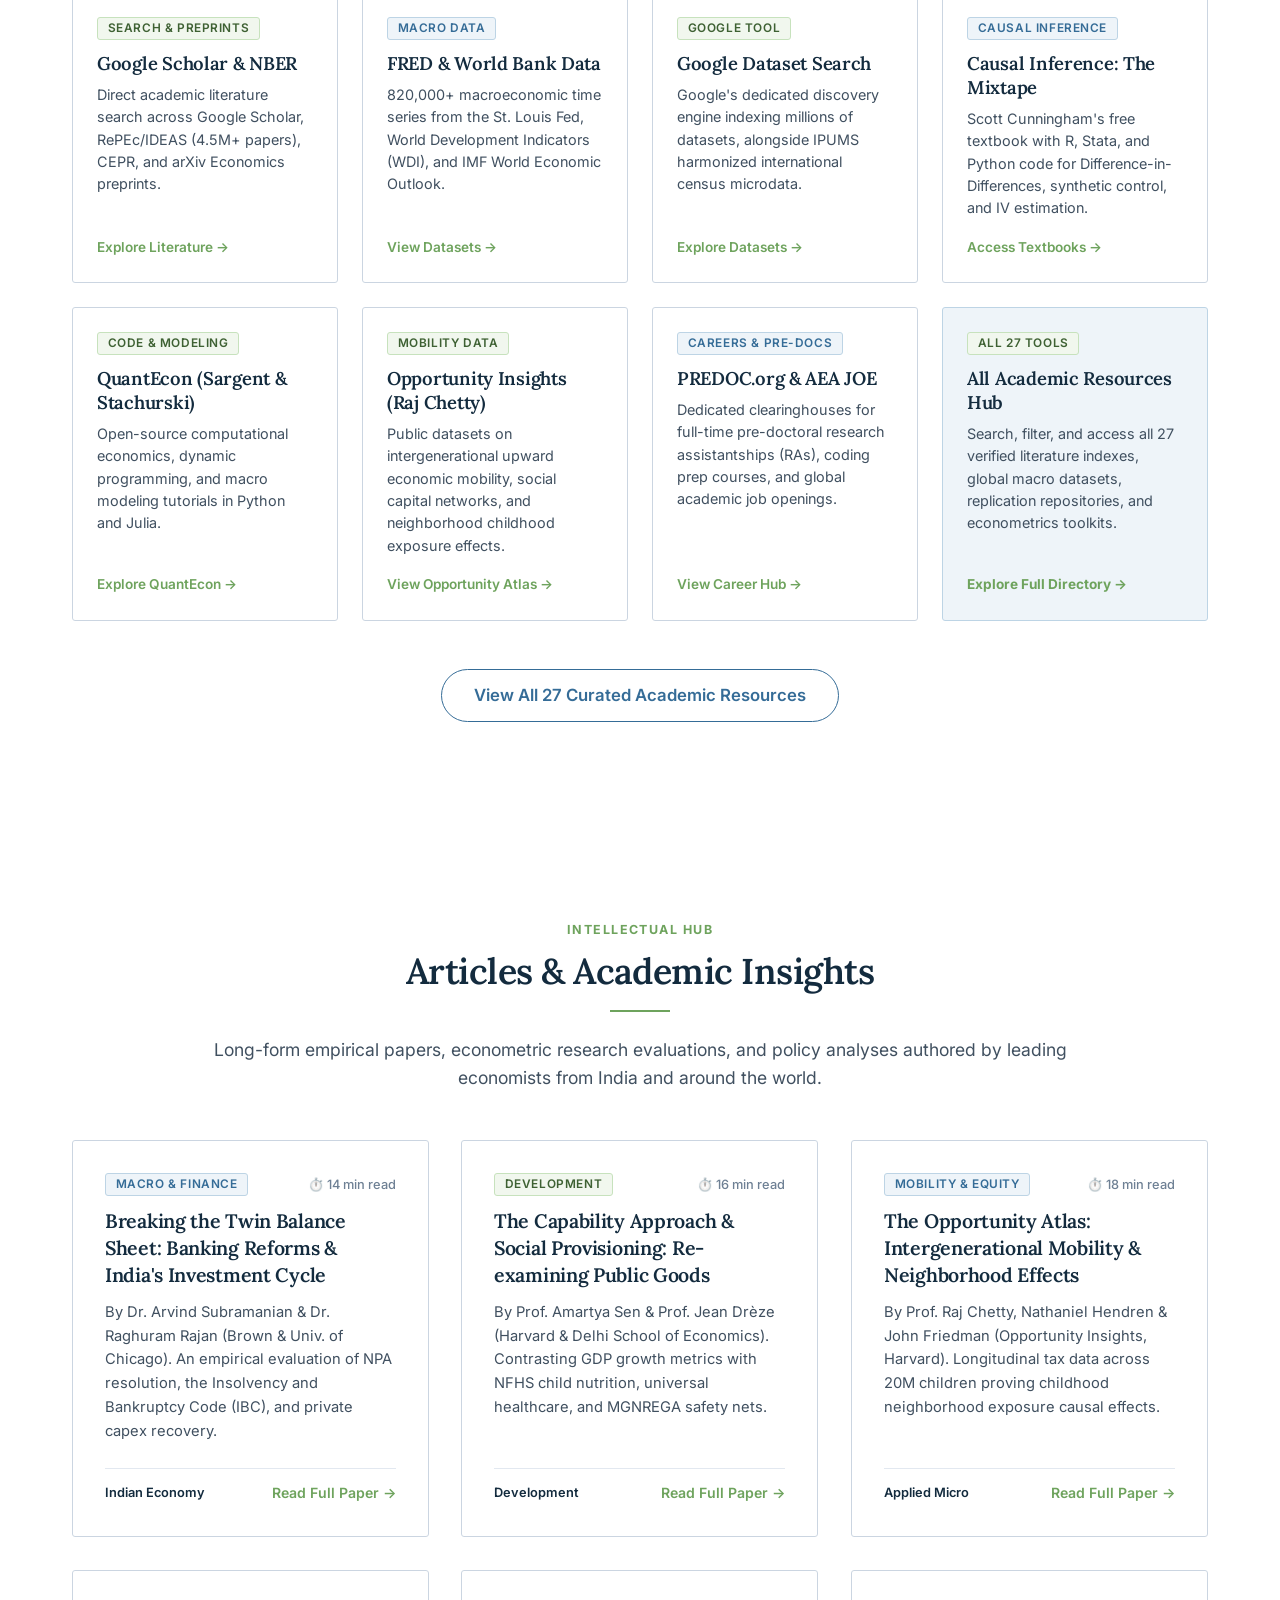
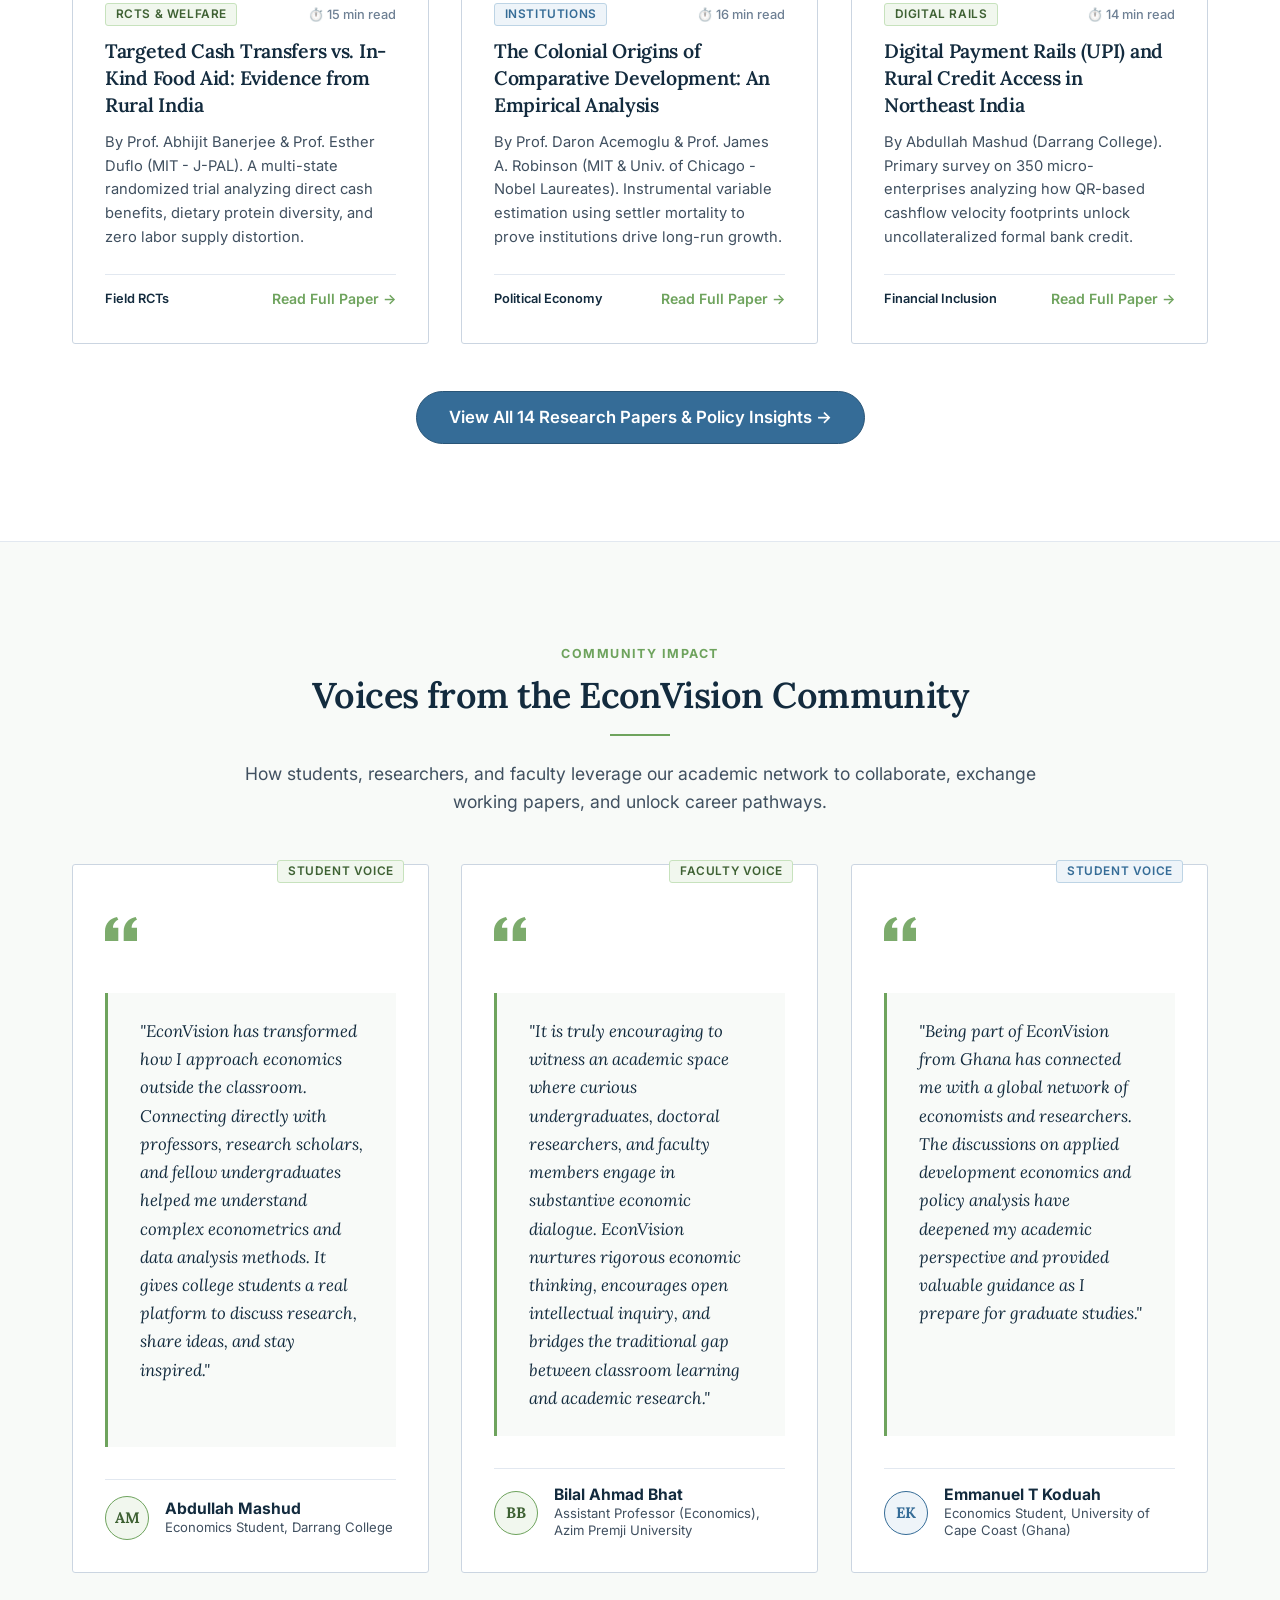
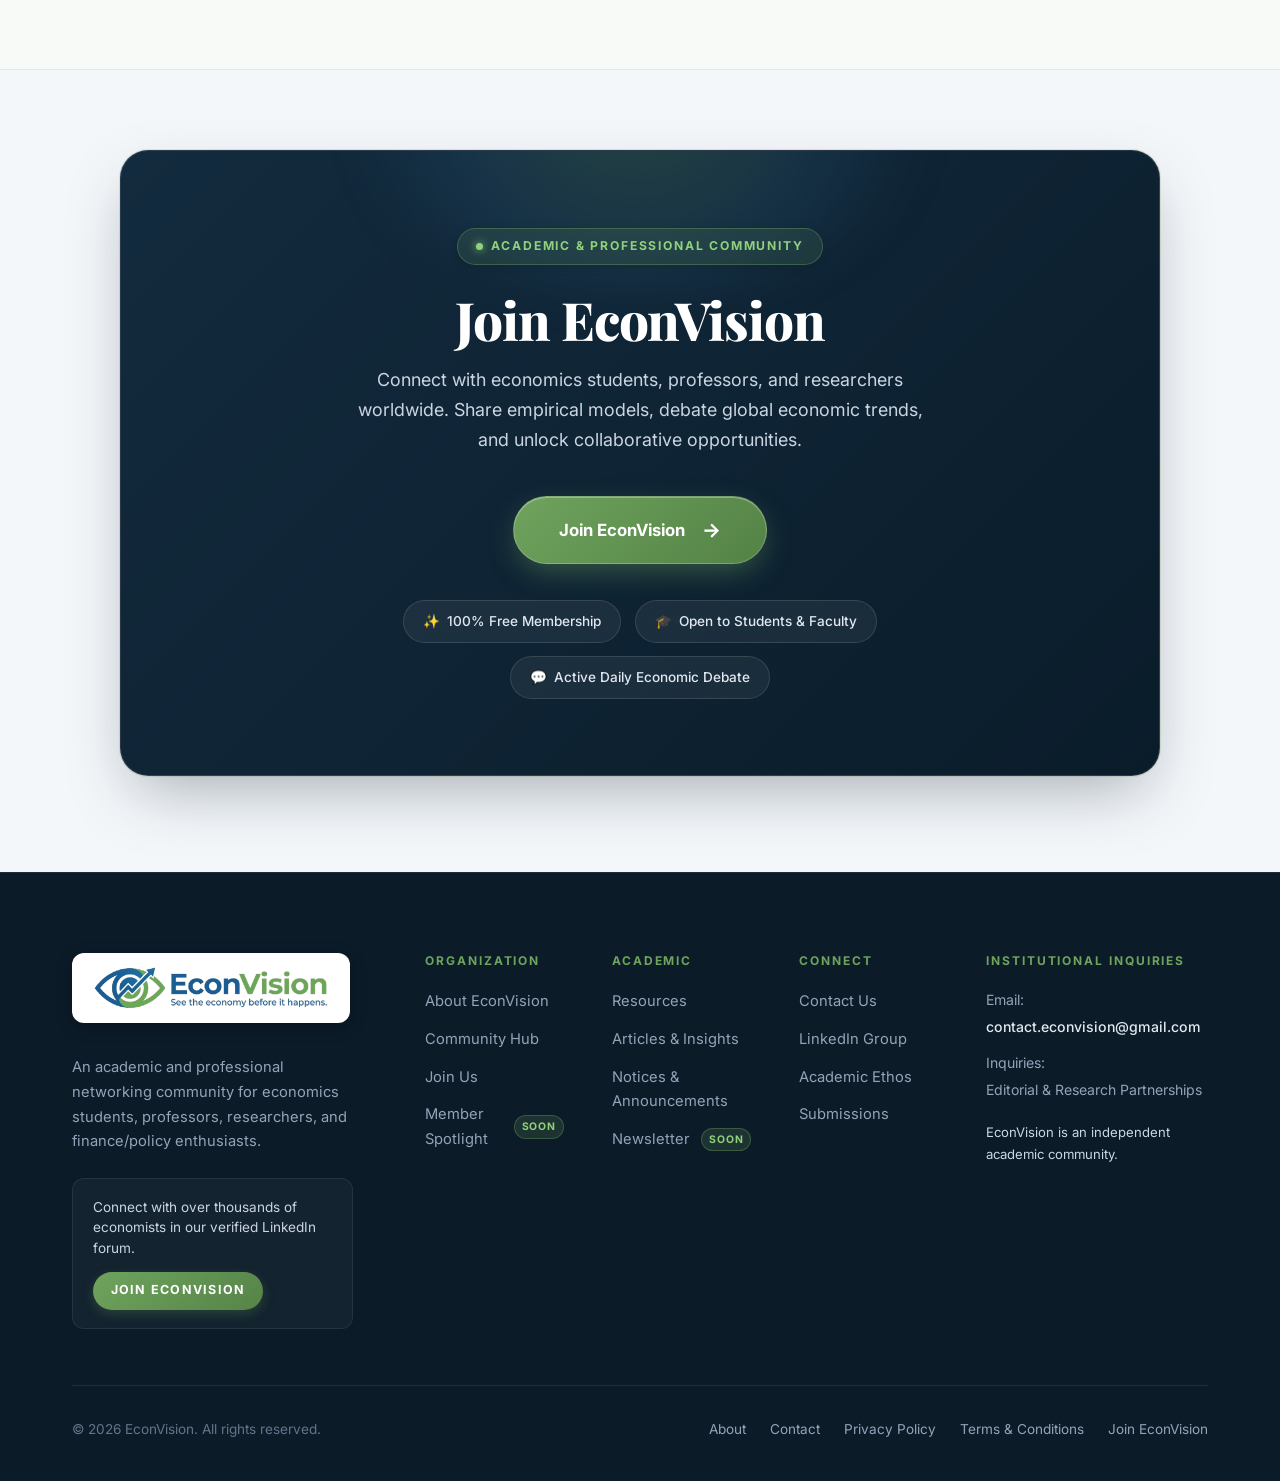
==== commit c810e8e3: "Refactor homepage latest announcements to minimal horizontal list strip layout with 5-item limit and" ====
--- a/index.html
+++ b/index.html
@@ -72,9 +72,11 @@
 
   
   <!-- Favicon / Tab Icon -->
-  <link rel="icon" type="image/jpeg" href="up.jpeg">
-  <link rel="shortcut icon" type="image/jpeg" href="logo-original.png">
-  <link rel="apple-touch-icon" href="up.jpeg">
+  <!-- Browser Tab Favicon -->
+  <link rel="icon" type="image/jpeg" href="up.jpeg?v=20260822">
+  <link rel="shortcut icon" type="image/jpeg" href="up.jpeg?v=20260822">
+  <link rel="apple-touch-icon" href="up.jpeg?v=20260822">
+
   <link rel="stylesheet" href="css/main.css">
 </head>
 <body>
@@ -318,8 +320,8 @@
             </p>
           </div>
 
-          <!-- Dynamic Announcements Teaser Grid Container -->
-          <div class="notifications-home-grid" id="homeNotificationsContainer">
+          <!-- Dynamic Announcements Teaser List Container -->
+          <div class="notifications-home-list" id="homeNotificationsContainer">
             <!-- Rendered dynamically by js/notifications.js -->
           </div>
 
